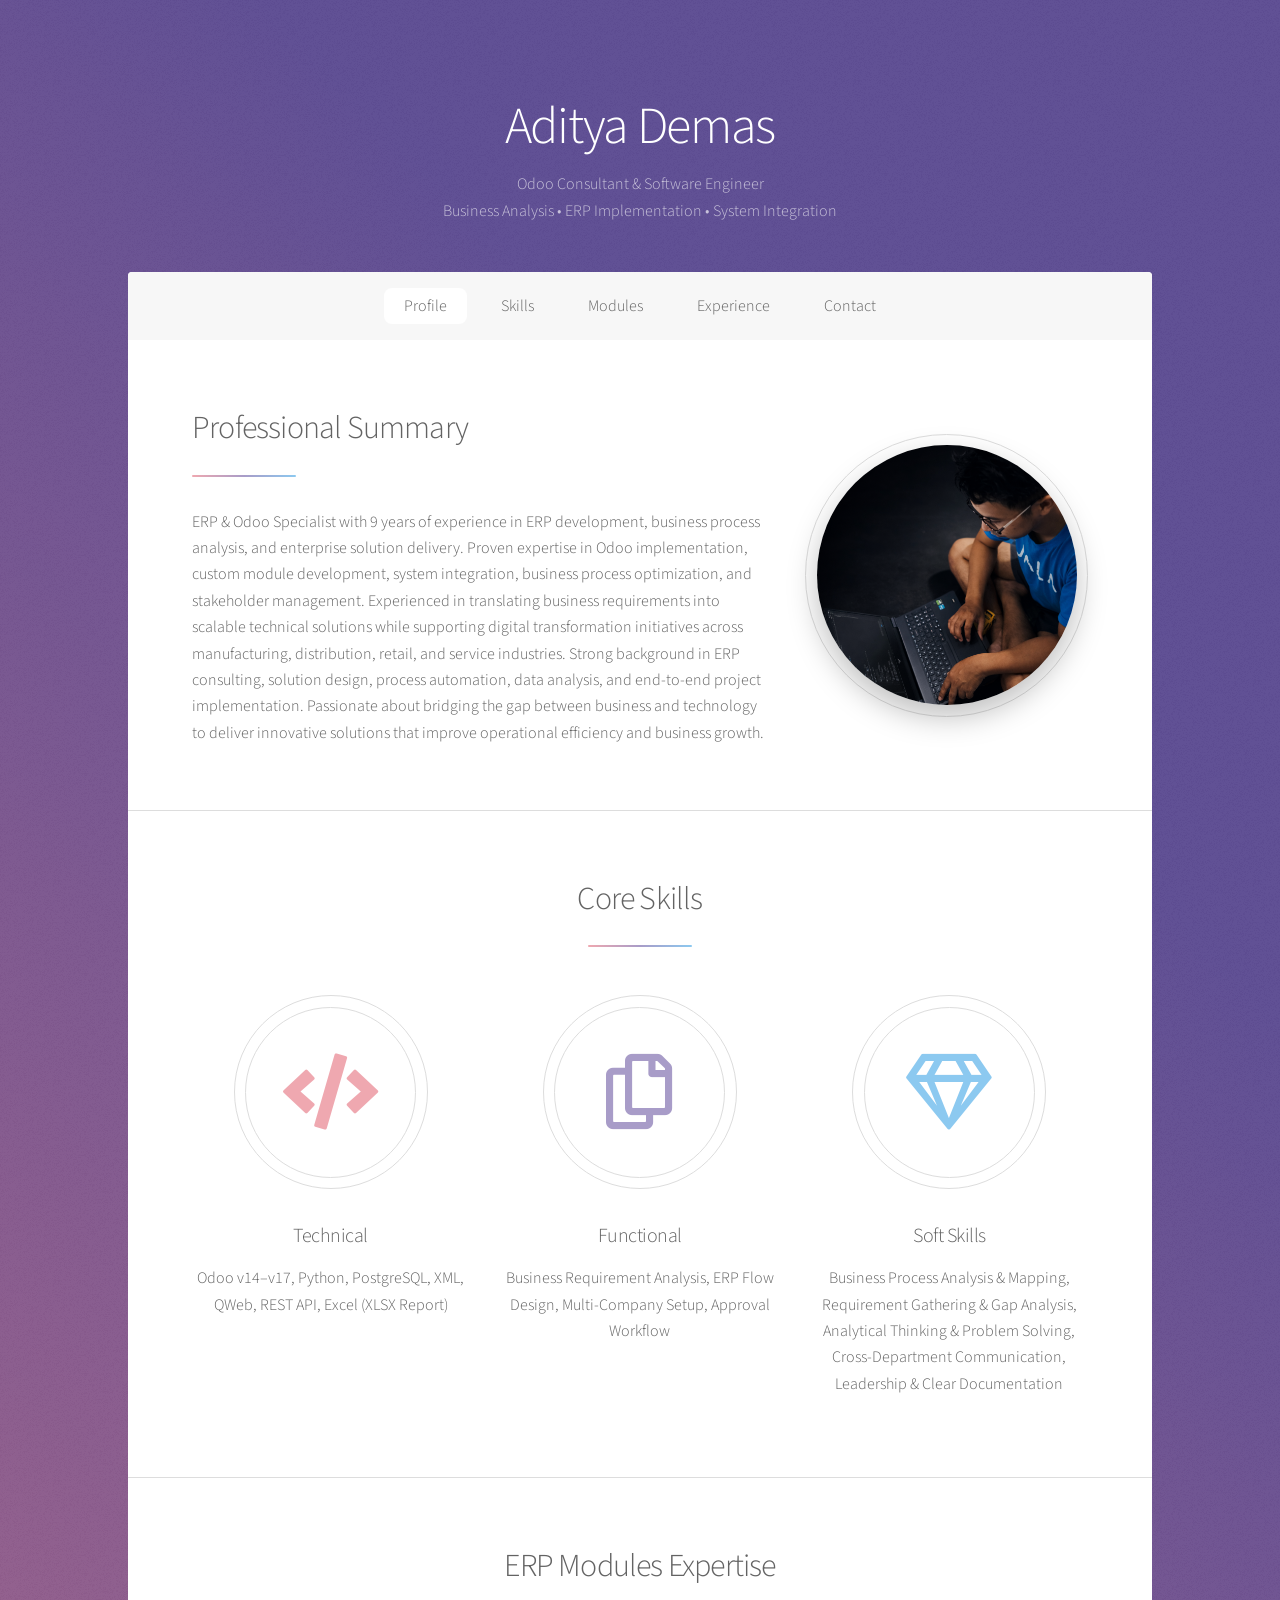
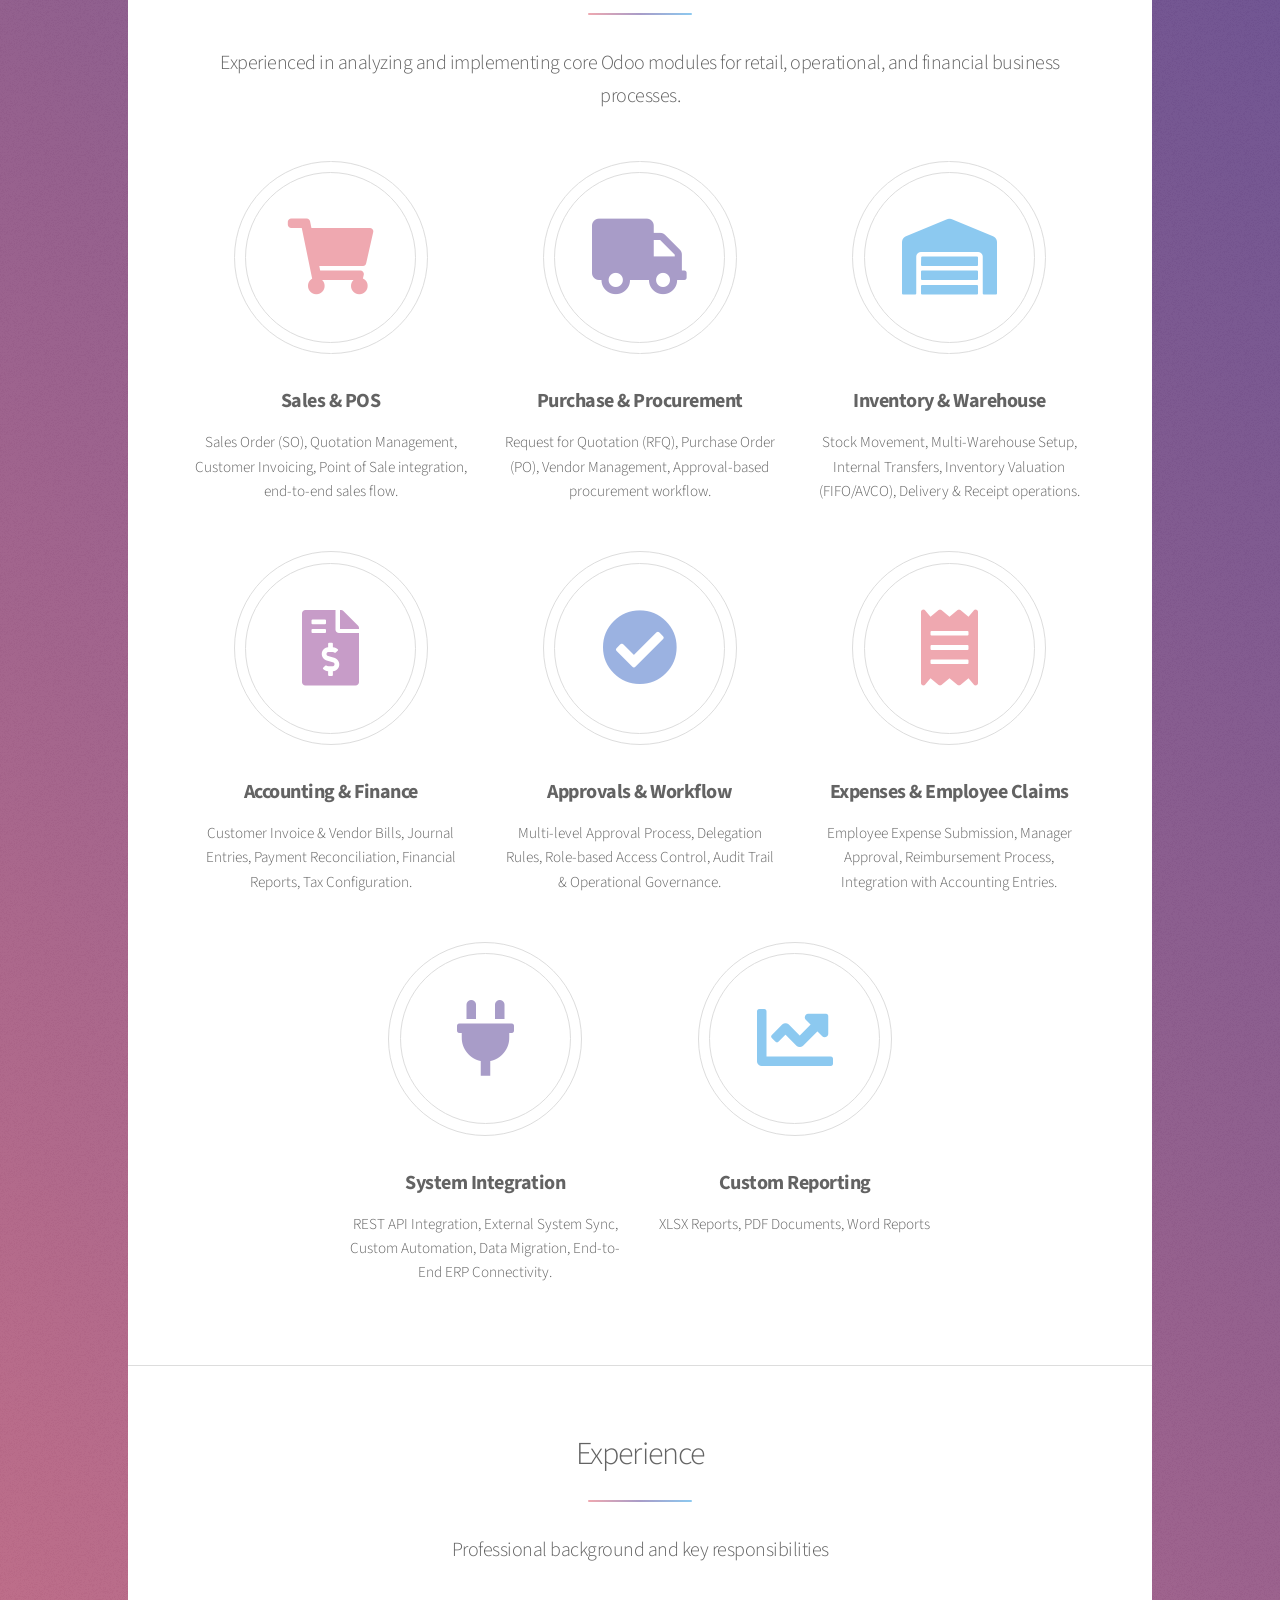
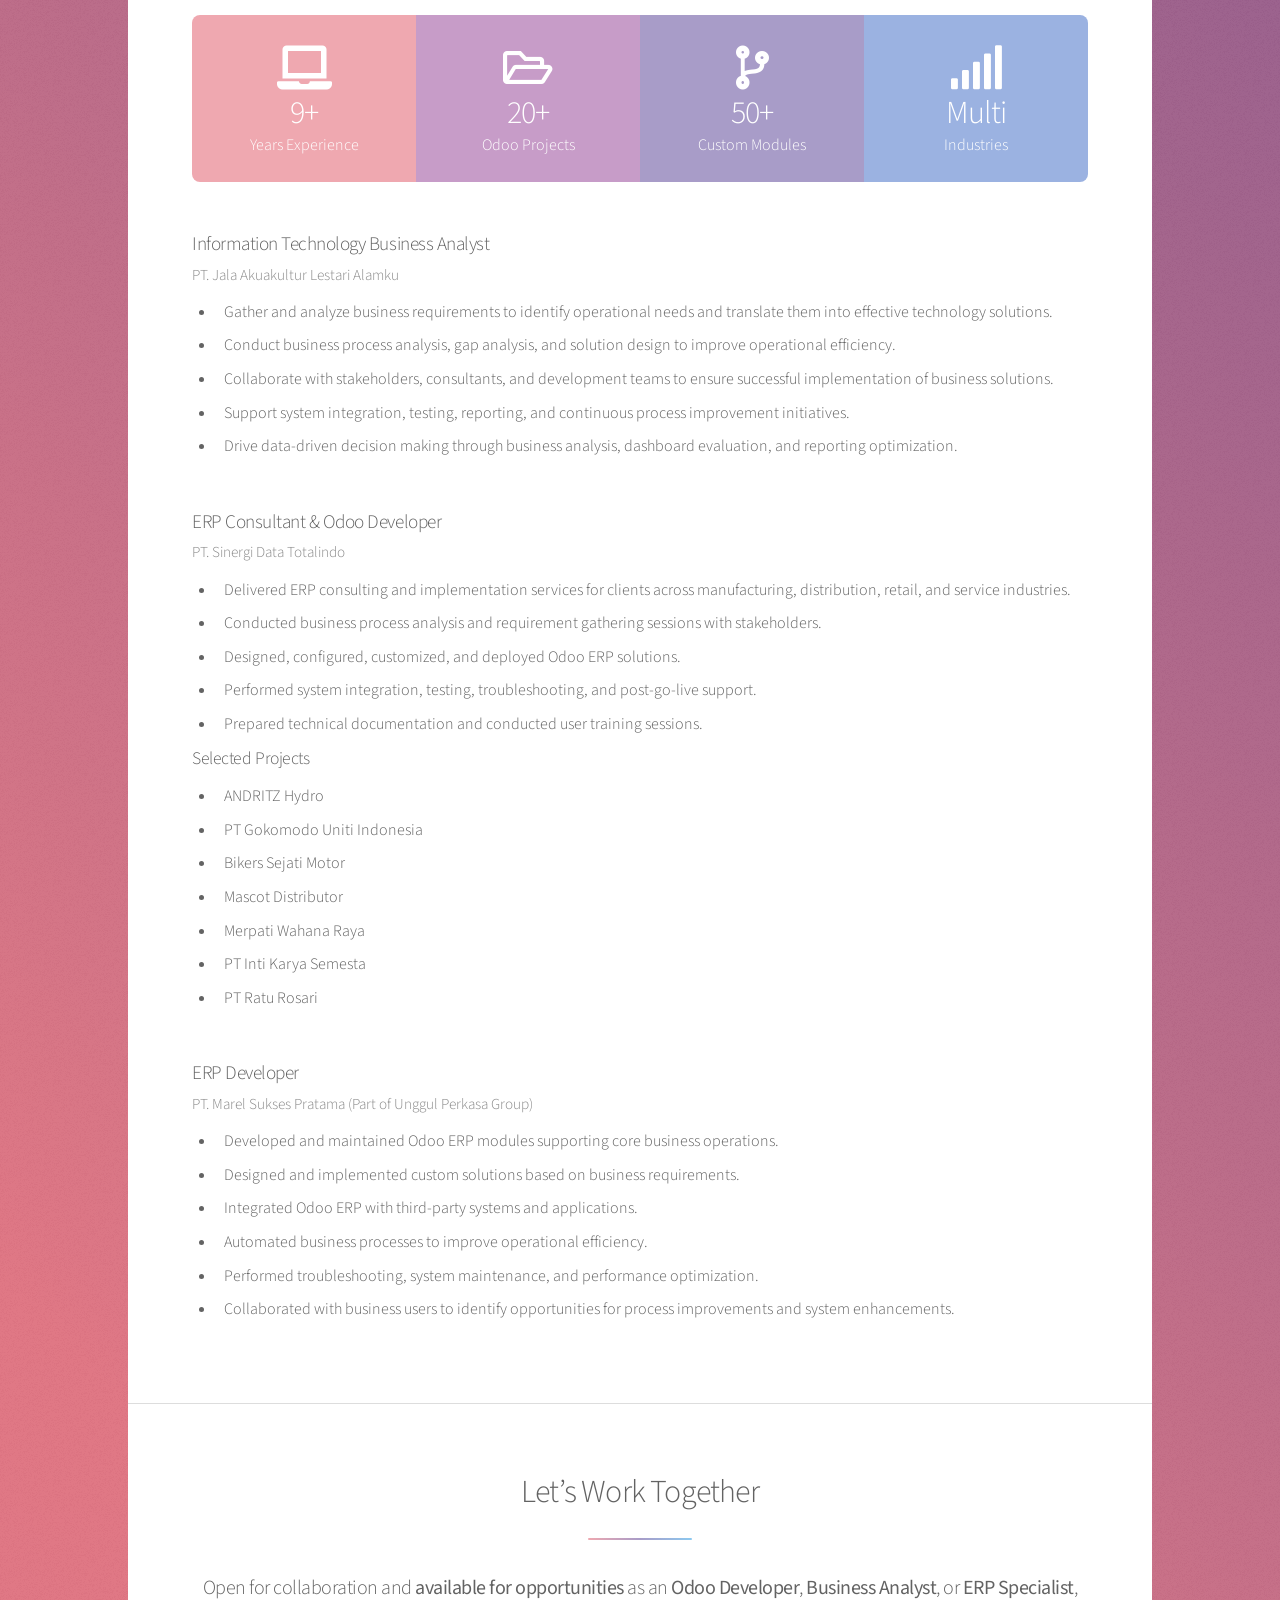
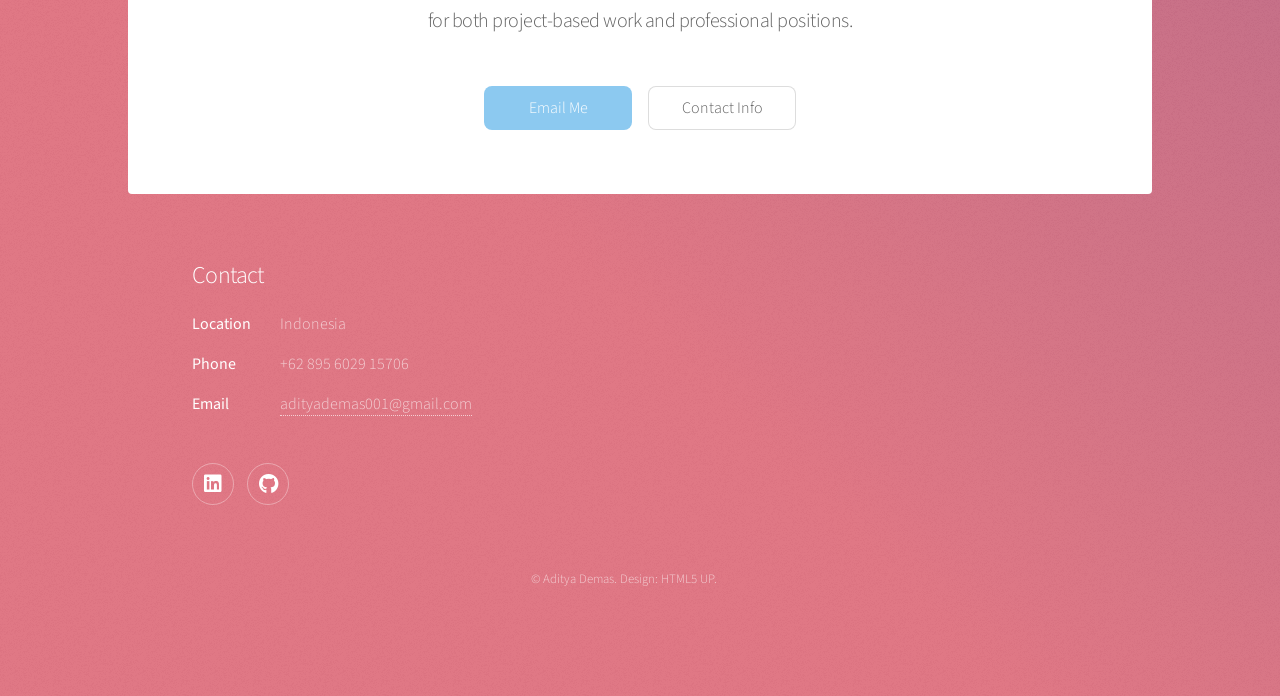
==== index.html @ 9a484d20 "up" ====
<!DOCTYPE HTML>
<html>

<head>
	<title>Aditya Demas | Odoo Consultant</title>
	<meta charset="utf-8" />
	<meta name="viewport" content="width=device-width, initial-scale=1, user-scalable=no" />
	<link rel="stylesheet" href="assets/css/main.css" />
	<noscript>
		<link rel="stylesheet" href="assets/css/noscript.css" />
	</noscript>
</head>

<body class="is-preload">

	<div id="wrapper">

		<!-- Header -->
		<header id="header" class="alt">
			<h1>Aditya Demas</h1>
			<span>Odoo Consultant & Software Engineer</span><br />
			<span>Business Analysis • ERP Implementation • System Integration</span>

		</header>

		<!-- Nav -->
		<nav id="nav">
			<ul>
				<li><a href="#intro" class="active">Profile</a></li>
				<li><a href="#first">Skills</a></li>
				<li><a href="#modules">Modules</a></li>
				<li><a href="#second">Experience</a></li>
				<li><a href="#cta">Contact</a></li>
			</ul>
		</nav>

		<!-- Main -->
		<div id="main">

			<!-- Profile -->
			<section id="intro" class="main">
				<div class="spotlight">
					<div class="content">
						<header class="major">
							<h2>Professional Summary</h2>
						</header>
						<p>
							ERP & Odoo Specialist with 9 years of experience in ERP development,
							business process analysis, and enterprise solution delivery.

							Proven expertise in Odoo implementation, custom module development,
							system integration, business process optimization, and stakeholder
							management.

							Experienced in translating business requirements into scalable
							technical solutions while supporting digital transformation initiatives
							across manufacturing, distribution, retail, and service industries.

							Strong background in ERP consulting, solution design, process automation,
							data analysis, and end-to-end project implementation. Passionate about
							bridging the gap between business and technology to deliver innovative
							solutions that improve operational efficiency and business growth.
						</p>

					</div>
					<span class="image profile-pic">
						<img src="images/pp.png" alt="Profile Photo" />
					</span>

				</div>
			</section>

			<!-- Skills -->
			<section id="first" class="main special">
				<header class="major">
					<h2>Core Skills</h2>
				</header>
				<ul class="features">
					<li>
						<span class="icon solid major style1 fa-code"></span>
						<h3>Technical</h3>
						<p>
							Odoo v14–v17, Python, PostgreSQL, XML, QWeb,
							REST API, Excel (XLSX Report)
						</p>
					</li>
					<li>
						<span class="icon major style3 fa-copy"></span>
						<h3>Functional</h3>
						<p>
							Business Requirement Analysis, ERP Flow Design,
							Multi-Company Setup, Approval Workflow
						</p>
					</li>
					<li>
						<span class="icon major style5 fa-gem"></span>
						<h3>Soft Skills</h3>
						<p>
							Business Process Analysis & Mapping,<br />
							Requirement Gathering & Gap Analysis,<br />
							Analytical Thinking & Problem Solving,<br />
							Cross-Department Communication,<br />
							Leadership & Clear Documentation
						</p>

					</li>
				</ul>
			</section>

			<!-- ERP Modules Expertise -->
			<section id="modules" class="main special">
				<header class="major">
					<h2>ERP Modules Expertise</h2>
					<p>
						Experienced in analyzing and implementing core Odoo modules for retail,
						operational, and financial business processes.
					</p>
				</header>

				<ul class="features">

					<!-- Sales -->
					<li>
						<span class="icon solid major style1 fa-shopping-cart"></span>
						<h3>Sales & POS</h3>
						<p>
							Sales Order (SO), Quotation Management, Customer Invoicing,
							Point of Sale integration, end-to-end sales flow.
						</p>
					</li>

					<!-- Purchase -->
					<li>
						<span class="icon solid major style3 fa-truck"></span>
						<h3>Purchase & Procurement</h3>
						<p>
							Request for Quotation (RFQ), Purchase Order (PO),
							Vendor Management, Approval-based procurement workflow.
						</p>
					</li>

					<!-- Inventory -->
					<li>
						<span class="icon solid major style5 fa-warehouse"></span>
						<h3>Inventory & Warehouse</h3>
						<p>
							Stock Movement, Multi-Warehouse Setup, Internal Transfers,
							Inventory Valuation (FIFO/AVCO), Delivery & Receipt operations.
						</p>
					</li>

					<!-- Accounting -->
					<li>
						<span class="icon solid major style2 fa-file-invoice-dollar"></span>
						<h3>Accounting & Finance</h3>
						<p>
							Customer Invoice & Vendor Bills, Journal Entries,
							Payment Reconciliation, Financial Reports, Tax Configuration.
						</p>
					</li>

					<!-- Approval -->
					<li>
						<span class="icon solid major style4 fa-check-circle"></span>
						<h3>Approvals & Workflow</h3>
						<p>
							Multi-level Approval Process, Delegation Rules,
							Role-based Access Control, Audit Trail & Operational Governance.
						</p>
					</li>

					<!-- Expenses -->
					<li>
						<span class="icon solid major style1 fa-receipt"></span>
						<h3>Expenses & Employee Claims</h3>
						<p>
							Employee Expense Submission, Manager Approval,
							Reimbursement Process, Integration with Accounting Entries.
						</p>
					</li>

					<!-- Integration -->
					<li>
						<span class="icon solid major style3 fa-plug"></span>
						<h3>System Integration</h3>
						<p>
							REST API Integration, External System Sync,
							Custom Automation, Data Migration, End-to-End ERP Connectivity.
						</p>
					</li>

					<!-- Reporting -->
					<li>
						<span class="icon solid major style5 fa-chart-line"></span>
						<h3>Custom Reporting</h3>
						<p>
							XLSX Reports, PDF Documents, Word Reports
						</p>
					</li>

				</ul>
			</section>


			<!-- Experience -->
			<section id="second" class="main special">
				<header class="major">
					<h2>Experience</h2>
					<p>Professional background and key responsibilities</p>
				</header>

				<!-- Statistics -->
				<ul class="statistics">
					<li class="style1">
						<span class="icon solid fa-laptop"></span>
						<strong>9+</strong> Years Experience
					</li>
					<li class="style2">
						<span class="icon fa-folder-open"></span>
						<strong>20+</strong> Odoo Projects
					</li>
					<li class="style3">
						<span class="icon solid fa-code-branch"></span>
						<strong>50+</strong> Custom Modules
					</li>
					<li class="style4">
						<span class="icon solid fa-signal"></span>
						<strong>Multi</strong> Industries
					</li>
				</ul>
				<!-- Professional Experience -->
				<div class="experience-list">
					<div class="experience-item">
						<h3>Information Technology Business Analyst</h3>
						<span class="company">PT. Jala Akuakultur Lestari Alamku</span>
						<ul>
							<li>Gather and analyze business requirements to identify operational needs and translate
								them into effective technology solutions.</li>

							<li>Conduct business process analysis, gap analysis, and solution design to improve
								operational efficiency.</li>

							<li>Collaborate with stakeholders, consultants, and development teams to ensure successful
								implementation of business solutions.</li>

							<li>Support system integration, testing, reporting, and continuous process improvement
								initiatives.</li>

							<li>Drive data-driven decision making through business analysis, dashboard evaluation, and
								reporting optimization.</li>
						</ul>
					</div>


					<div class="experience-item">

						<h3>ERP Consultant & Odoo Developer</h3>

						<span class="company">PT. Sinergi Data Totalindo</span>

						<ul>
							<li>Delivered ERP consulting and implementation services for clients across manufacturing,
								distribution, retail, and service industries.</li>

							<li>Conducted business process analysis and requirement gathering sessions with
								stakeholders.</li>

							<li>Designed, configured, customized, and deployed Odoo ERP solutions.</li>

							<li>Performed system integration, testing, troubleshooting, and post-go-live support.</li>

							<li>Prepared technical documentation and conducted user training sessions.</li>
						</ul>

						<h4>Selected Projects</h4>

						<ul>
							<li>ANDRITZ Hydro</li>
							<li>PT Gokomodo Uniti Indonesia</li>
							<li>Bikers Sejati Motor</li>
							<li>Mascot Distributor</li>
							<li>Merpati Wahana Raya</li>
							<li>PT Inti Karya Semesta</li>
							<li>PT Ratu Rosari</li>
						</ul>

					</div>


					<div class="experience-item">

						<h3>ERP Developer</h3>

						<span class="company">
							PT. Marel Sukses Pratama (Part of Unggul Perkasa Group)
						</span>

						<ul>
							<li>Developed and maintained Odoo ERP modules supporting core business operations.</li>

							<li>Designed and implemented custom solutions based on business requirements.</li>

							<li>Integrated Odoo ERP with third-party systems and applications.</li>

							<li>Automated business processes to improve operational efficiency.</li>

							<li>Performed troubleshooting, system maintenance, and performance optimization.</li>

							<li>Collaborated with business users to identify opportunities for process improvements and
								system enhancements.</li>
						</ul>

					</div>
				</div>
			</section>

			<!-- Contact -->
			<section id="cta" class="main special">
				<header class="major">
					<h2>Let’s Work Together</h2>
					<p>
						Open for collaboration and <strong>available for opportunities</strong> as an
						<strong>Odoo Developer</strong>, <strong>Business Analyst</strong>, or
						<strong>ERP Specialist</strong>, for both project-based work and professional positions.
					</p>

				</header>
				<footer class="major">
					<ul class="actions special">
						<li><a href="mailto:adityademas001@gmail.com" class="button primary">Email Me</a></li>
						<li><a href="#footer" class="button">Contact Info</a></li>
					</ul>
				</footer>
			</section>


		</div>

		<!-- Footer -->
		<footer id="footer">
			<section>
				<h2>Contact</h2>
				<dl class="alt">
					<dt>Location</dt>
					<dd>Indonesia</dd>
					<dt>Phone</dt>
					<dd>+62 895 6029 15706</dd>
					<dt>Email</dt>
					<dd><a href="mailto:adityademas001@gmail.com">adityademas001@gmail.com</a></dd>
				</dl>
				<ul class="icons">
					<li><a href="https://www.linkedin.com/in/demas-kristiawan-564075175"
							class="icon brands fa-linkedin alt"><span class="label">LinkedIn</span></a></li>
					<li><a href="https://gitlab.com/aditya_demas" class="icon brands fa-github alt"><span
								class="label">GitLab</span></a></li>
				</ul>
			</section>
			<p class="copyright">
				&copy; Aditya Demas. Design: HTML5 UP.
			</p>
		</footer>

	</div>

	<!-- Scripts -->
	<script src="assets/js/jquery.min.js"></script>
	<script src="assets/js/jquery.scrollex.min.js"></script>
	<script src="assets/js/jquery.scrolly.min.js"></script>
	<script src="assets/js/browser.min.js"></script>
	<script src="assets/js/breakpoints.min.js"></script>
	<script src="assets/js/util.js"></script>
	<script src="assets/js/main.js"></script>

</body>

</html>
---- assets/css/main.css ----
@import url(fontawesome-all.min.css);
@import 'https://fonts.googleapis.com/css?family=Source+Sans+Pro:300,400';

/*
	Stellar by HTML5 UP
	html5up.net | @ajlkn
	Free for personal and commercial use under the CCA 3.0 license (html5up.net/license)
*/

html, body, div, span, applet, object,
iframe, h1, h2, h3, h4, h5, h6, p, blockquote,
pre, a, abbr, acronym, address, big, cite,
code, del, dfn, em, img, ins, kbd, q, s, samp,
small, strike, strong, sub, sup, tt, var, b,
u, i, center, dl, dt, dd, ol, ul, li, fieldset,
form, label, legend, table, caption, tbody,
tfoot, thead, tr, th, td, article, aside,
canvas, details, embed, figure, figcaption,
footer, header, hgroup, menu, nav, output, ruby,
section, summary, time, mark, audio, video {
	margin: 0;
	padding: 0;
	border: 0;
	font-size: 100%;
	font: inherit;
	vertical-align: baseline;}

article, aside, details, figcaption, figure,
footer, header, hgroup, menu, nav, section {
	display: block;}

body {
	line-height: 1;
}

ol, ul {
	list-style: none;
}

blockquote, q {
	quotes: none;
}

	blockquote:before, blockquote:after, q:before, q:after {
		content: '';
		content: none;
	}

table {
	border-collapse: collapse;
	border-spacing: 0;
}

body {
	-webkit-text-size-adjust: none;
}

mark {
	background-color: transparent;
	color: inherit;
}

input::-moz-focus-inner {
	border: 0;
	padding: 0;
}

input, select, textarea {
	-moz-appearance: none;
	-webkit-appearance: none;
	-ms-appearance: none;
	appearance: none;
}

/* Basic */

	@-ms-viewport {
		width: device-width;
	}

	body {
		-ms-overflow-style: scrollbar;
	}

	@media screen and (max-width: 480px) {

		html, body {
			min-width: 320px;
		}

	}

	html {
		box-sizing: border-box;
	}

	*, *:before, *:after {
		box-sizing: inherit;
	}

	body {
		background-color: #935d8c;
		background-image: url("images/overlay.png"), -moz-linear-gradient(45deg, #e37682 15%, #5f4d93 85%);
		background-image: url("images/overlay.png"), -webkit-linear-gradient(45deg, #e37682 15%, #5f4d93 85%);
		background-image: url("images/overlay.png"), -ms-linear-gradient(45deg, #e37682 15%, #5f4d93 85%);
		background-image: url("images/overlay.png"), linear-gradient(45deg, #e37682 15%, #5f4d93 85%);
	}

		body.is-preload *, body.is-preload *:before, body.is-preload *:after {
			-moz-animation: none !important;
			-webkit-animation: none !important;
			-ms-animation: none !important;
			animation: none !important;
			-moz-transition: none !important;
			-webkit-transition: none !important;
			-ms-transition: none !important;
			transition: none !important;
		}

/* Type */

	body {
		background-color: #935d8c;
		color: rgba(255, 255, 255, 0.65);
	}

	body, input, select, textarea {
		font-family: "Source Sans Pro", Helvetica, sans-serif;
		font-size: 17pt;
		font-weight: 300;
		line-height: 1.65;
	}

		@media screen and (max-width: 1680px) {

			body, input, select, textarea {
				font-size: 14pt;
			}

		}

		@media screen and (max-width: 1280px) {

			body, input, select, textarea {
				font-size: 12pt;
			}

		}

		@media screen and (max-width: 360px) {

			body, input, select, textarea {
				font-size: 11pt;
			}

		}

	a {
		-moz-transition: color 0.2s ease, border-bottom 0.2s ease;
		-webkit-transition: color 0.2s ease, border-bottom 0.2s ease;
		-ms-transition: color 0.2s ease, border-bottom 0.2s ease;
		transition: color 0.2s ease, border-bottom 0.2s ease;
		text-decoration: none;
		border-bottom: dotted 1px;
		color: inherit;
	}

		a:hover {
			border-bottom-color: transparent;
		}

	strong, b {
		font-weight: 400;
	}

	em, i {
		font-style: italic;
	}

	p {
		margin: 0 0 2em 0;
	}

		p.content {
			-moz-columns: 20em 2;
			-webkit-columns: 20em 2;
			-ms-columns: 20em 2;
			columns: 20em 2;
			-moz-column-gap: 2em;
			-webkit-column-gap: 2em;
			-ms-column-gap: 2em;
			column-gap: 2em;
			text-align: justify;
		}

	h1, h2, h3, h4, h5, h6 {
		font-weight: 300;
		line-height: 1.5;
		margin: 0 0 0.7em 0;
		letter-spacing: -0.025em;
	}

		h1 a, h2 a, h3 a, h4 a, h5 a, h6 a {
			color: inherit;
			text-decoration: none;
		}

	h1 {
		font-size: 2.5em;
		line-height: 1.2;
	}

	h2 {
		font-size: 1.5em;
	}

	h3 {
		font-size: 1.25em;
	}

	h4 {
		font-size: 1.1em;
	}

	h5 {
		font-size: 0.9em;
	}

	h6 {
		font-size: 0.7em;
	}

	@media screen and (max-width: 736px) {

		h1 {
			font-size: 2em;
		}

	}

	sub {
		font-size: 0.8em;
		position: relative;
		top: 0.5em;
	}

	sup {
		font-size: 0.8em;
		position: relative;
		top: -0.5em;
	}

	blockquote {
		border-left: solid 4px;
		font-style: italic;
		margin: 0 0 2em 0;
		padding: 0.5em 0 0.5em 2em;
	}

	code {
		border-radius: 8px;
		border: solid 1px;
		font-family: "Courier New", monospace;
		font-size: 0.9em;
		margin: 0 0.25em;
		padding: 0.25em 0.65em;
	}

	pre {
		-webkit-overflow-scrolling: touch;
		font-family: "Courier New", monospace;
		font-size: 0.9em;
		margin: 0 0 2em 0;
	}

		pre code {
			display: block;
			line-height: 1.75;
			padding: 1em 1.5em;
			overflow-x: auto;
		}

	hr {
		border: 0;
		border-bottom: solid 1px;
		margin: 2em 0;
	}

		hr.major {
			margin: 3em 0;
		}

	.align-left {
		text-align: left;
	}

	.align-center {
		text-align: center;
	}

	.align-right {
		text-align: right;
	}

	input, select, textarea {
		color: #ffffff;
	}

	a:hover {
		color: #ffffff;
	}

	strong, b {
		color: #ffffff;
	}

	h1, h2, h3, h4, h5, h6 {
		color: #ffffff;
	}

	blockquote {
		border-left-color: rgba(255, 255, 255, 0.35);
	}

	code {
		background: rgba(255, 255, 255, 0.075);
		border-color: rgba(255, 255, 255, 0.35);
	}

	hr {
		border-bottom-color: rgba(255, 255, 255, 0.35);
	}

/* Row */

	.row {
		display: flex;
		flex-wrap: wrap;
		box-sizing: border-box;
		align-items: stretch;
	}

		.row > * {
			box-sizing: border-box;
		}

		.row.gtr-uniform > * > :last-child {
			margin-bottom: 0;
		}

		.row.aln-left {
			justify-content: flex-start;
		}

		.row.aln-center {
			justify-content: center;
		}

		.row.aln-right {
			justify-content: flex-end;
		}

		.row.aln-top {
			align-items: flex-start;
		}

		.row.aln-middle {
			align-items: center;
		}

		.row.aln-bottom {
			align-items: flex-end;
		}

		.row > .imp {
			order: -1;
		}

		.row > .col-1 {
			width: 8.33333%;
		}

		.row > .off-1 {
			margin-left: 8.33333%;
		}

		.row > .col-2 {
			width: 16.66667%;
		}

		.row > .off-2 {
			margin-left: 16.66667%;
		}

		.row > .col-3 {
			width: 25%;
		}

		.row > .off-3 {
			margin-left: 25%;
		}

		.row > .col-4 {
			width: 33.33333%;
		}

		.row > .off-4 {
			margin-left: 33.33333%;
		}

		.row > .col-5 {
			width: 41.66667%;
		}

		.row > .off-5 {
			margin-left: 41.66667%;
		}

		.row > .col-6 {
			width: 50%;
		}

		.row > .off-6 {
			margin-left: 50%;
		}

		.row > .col-7 {
			width: 58.33333%;
		}

		.row > .off-7 {
			margin-left: 58.33333%;
		}

		.row > .col-8 {
			width: 66.66667%;
		}

		.row > .off-8 {
			margin-left: 66.66667%;
		}

		.row > .col-9 {
			width: 75%;
		}

		.row > .off-9 {
			margin-left: 75%;
		}

		.row > .col-10 {
			width: 83.33333%;
		}

		.row > .off-10 {
			margin-left: 83.33333%;
		}

		.row > .col-11 {
			width: 91.66667%;
		}

		.row > .off-11 {
			margin-left: 91.66667%;
		}

		.row > .col-12 {
			width: 100%;
		}

		.row > .off-12 {
			margin-left: 100%;
		}

		.row.gtr-0 {
			margin-top: 0;
			margin-left: 0em;
		}

			.row.gtr-0 > * {
				padding: 0 0 0 0em;
			}

			.row.gtr-0.gtr-uniform {
				margin-top: 0em;
			}

				.row.gtr-0.gtr-uniform > * {
					padding-top: 0em;
				}

		.row.gtr-25 {
			margin-top: 0;
			margin-left: -0.375em;
		}

			.row.gtr-25 > * {
				padding: 0 0 0 0.375em;
			}

			.row.gtr-25.gtr-uniform {
				margin-top: -0.375em;
			}

				.row.gtr-25.gtr-uniform > * {
					padding-top: 0.375em;
				}

		.row.gtr-50 {
			margin-top: 0;
			margin-left: -0.75em;
		}

			.row.gtr-50 > * {
				padding: 0 0 0 0.75em;
			}

			.row.gtr-50.gtr-uniform {
				margin-top: -0.75em;
			}

				.row.gtr-50.gtr-uniform > * {
					padding-top: 0.75em;
				}

		.row {
			margin-top: 0;
			margin-left: -1.5em;
		}

			.row > * {
				padding: 0 0 0 1.5em;
			}

			.row.gtr-uniform {
				margin-top: -1.5em;
			}

				.row.gtr-uniform > * {
					padding-top: 1.5em;
				}

		.row.gtr-150 {
			margin-top: 0;
			margin-left: -2.25em;
		}

			.row.gtr-150 > * {
				padding: 0 0 0 2.25em;
			}

			.row.gtr-150.gtr-uniform {
				margin-top: -2.25em;
			}

				.row.gtr-150.gtr-uniform > * {
					padding-top: 2.25em;
				}

		.row.gtr-200 {
			margin-top: 0;
			margin-left: -3em;
		}

			.row.gtr-200 > * {
				padding: 0 0 0 3em;
			}

			.row.gtr-200.gtr-uniform {
				margin-top: -3em;
			}

				.row.gtr-200.gtr-uniform > * {
					padding-top: 3em;
				}

		@media screen and (max-width: 1680px) {

			.row {
				display: flex;
				flex-wrap: wrap;
				box-sizing: border-box;
				align-items: stretch;
			}

				.row > * {
					box-sizing: border-box;
				}

				.row.gtr-uniform > * > :last-child {
					margin-bottom: 0;
				}

				.row.aln-left {
					justify-content: flex-start;
				}

				.row.aln-center {
					justify-content: center;
				}

				.row.aln-right {
					justify-content: flex-end;
				}

				.row.aln-top {
					align-items: flex-start;
				}

				.row.aln-middle {
					align-items: center;
				}

				.row.aln-bottom {
					align-items: flex-end;
				}

				.row > .imp-xlarge {
					order: -1;
				}

				.row > .col-1-xlarge {
					width: 8.33333%;
				}

				.row > .off-1-xlarge {
					margin-left: 8.33333%;
				}

				.row > .col-2-xlarge {
					width: 16.66667%;
				}

				.row > .off-2-xlarge {
					margin-left: 16.66667%;
				}

				.row > .col-3-xlarge {
					width: 25%;
				}

				.row > .off-3-xlarge {
					margin-left: 25%;
				}

				.row > .col-4-xlarge {
					width: 33.33333%;
				}

				.row > .off-4-xlarge {
					margin-left: 33.33333%;
				}

				.row > .col-5-xlarge {
					width: 41.66667%;
				}

				.row > .off-5-xlarge {
					margin-left: 41.66667%;
				}

				.row > .col-6-xlarge {
					width: 50%;
				}

				.row > .off-6-xlarge {
					margin-left: 50%;
				}

				.row > .col-7-xlarge {
					width: 58.33333%;
				}

				.row > .off-7-xlarge {
					margin-left: 58.33333%;
				}

				.row > .col-8-xlarge {
					width: 66.66667%;
				}

				.row > .off-8-xlarge {
					margin-left: 66.66667%;
				}

				.row > .col-9-xlarge {
					width: 75%;
				}

				.row > .off-9-xlarge {
					margin-left: 75%;
				}

				.row > .col-10-xlarge {
					width: 83.33333%;
				}

				.row > .off-10-xlarge {
					margin-left: 83.33333%;
				}

				.row > .col-11-xlarge {
					width: 91.66667%;
				}

				.row > .off-11-xlarge {
					margin-left: 91.66667%;
				}

				.row > .col-12-xlarge {
					width: 100%;
				}

				.row > .off-12-xlarge {
					margin-left: 100%;
				}

				.row.gtr-0 {
					margin-top: 0;
					margin-left: 0em;
				}

					.row.gtr-0 > * {
						padding: 0 0 0 0em;
					}

					.row.gtr-0.gtr-uniform {
						margin-top: 0em;
					}

						.row.gtr-0.gtr-uniform > * {
							padding-top: 0em;
						}

				.row.gtr-25 {
					margin-top: 0;
					margin-left: -0.375em;
				}

					.row.gtr-25 > * {
						padding: 0 0 0 0.375em;
					}

					.row.gtr-25.gtr-uniform {
						margin-top: -0.375em;
					}

						.row.gtr-25.gtr-uniform > * {
							padding-top: 0.375em;
						}

				.row.gtr-50 {
					margin-top: 0;
					margin-left: -0.75em;
				}

					.row.gtr-50 > * {
						padding: 0 0 0 0.75em;
					}

					.row.gtr-50.gtr-uniform {
						margin-top: -0.75em;
					}

						.row.gtr-50.gtr-uniform > * {
							padding-top: 0.75em;
						}

				.row {
					margin-top: 0;
					margin-left: -1.5em;
				}

					.row > * {
						padding: 0 0 0 1.5em;
					}

					.row.gtr-uniform {
						margin-top: -1.5em;
					}

						.row.gtr-uniform > * {
							padding-top: 1.5em;
						}

				.row.gtr-150 {
					margin-top: 0;
					margin-left: -2.25em;
				}

					.row.gtr-150 > * {
						padding: 0 0 0 2.25em;
					}

					.row.gtr-150.gtr-uniform {
						margin-top: -2.25em;
					}

						.row.gtr-150.gtr-uniform > * {
							padding-top: 2.25em;
						}

				.row.gtr-200 {
					margin-top: 0;
					margin-left: -3em;
				}

					.row.gtr-200 > * {
						padding: 0 0 0 3em;
					}

					.row.gtr-200.gtr-uniform {
						margin-top: -3em;
					}

						.row.gtr-200.gtr-uniform > * {
							padding-top: 3em;
						}

		}

		@media screen and (max-width: 1280px) {

			.row {
				display: flex;
				flex-wrap: wrap;
				box-sizing: border-box;
				align-items: stretch;
			}

				.row > * {
					box-sizing: border-box;
				}

				.row.gtr-uniform > * > :last-child {
					margin-bottom: 0;
				}

				.row.aln-left {
					justify-content: flex-start;
				}

				.row.aln-center {
					justify-content: center;
				}

				.row.aln-right {
					justify-content: flex-end;
				}

				.row.aln-top {
					align-items: flex-start;
				}

				.row.aln-middle {
					align-items: center;
				}

				.row.aln-bottom {
					align-items: flex-end;
				}

				.row > .imp-large {
					order: -1;
				}

				.row > .col-1-large {
					width: 8.33333%;
				}

				.row > .off-1-large {
					margin-left: 8.33333%;
				}

				.row > .col-2-large {
					width: 16.66667%;
				}

				.row > .off-2-large {
					margin-left: 16.66667%;
				}

				.row > .col-3-large {
					width: 25%;
				}

				.row > .off-3-large {
					margin-left: 25%;
				}

				.row > .col-4-large {
					width: 33.33333%;
				}

				.row > .off-4-large {
					margin-left: 33.33333%;
				}

				.row > .col-5-large {
					width: 41.66667%;
				}

				.row > .off-5-large {
					margin-left: 41.66667%;
				}

				.row > .col-6-large {
					width: 50%;
				}

				.row > .off-6-large {
					margin-left: 50%;
				}

				.row > .col-7-large {
					width: 58.33333%;
				}

				.row > .off-7-large {
					margin-left: 58.33333%;
				}

				.row > .col-8-large {
					width: 66.66667%;
				}

				.row > .off-8-large {
					margin-left: 66.66667%;
				}

				.row > .col-9-large {
					width: 75%;
				}

				.row > .off-9-large {
					margin-left: 75%;
				}

				.row > .col-10-large {
					width: 83.33333%;
				}

				.row > .off-10-large {
					margin-left: 83.33333%;
				}

				.row > .col-11-large {
					width: 91.66667%;
				}

				.row > .off-11-large {
					margin-left: 91.66667%;
				}

				.row > .col-12-large {
					width: 100%;
				}

				.row > .off-12-large {
					margin-left: 100%;
				}

				.row.gtr-0 {
					margin-top: 0;
					margin-left: 0em;
				}

					.row.gtr-0 > * {
						padding: 0 0 0 0em;
					}

					.row.gtr-0.gtr-uniform {
						margin-top: 0em;
					}

						.row.gtr-0.gtr-uniform > * {
							padding-top: 0em;
						}

				.row.gtr-25 {
					margin-top: 0;
					margin-left: -0.375em;
				}

					.row.gtr-25 > * {
						padding: 0 0 0 0.375em;
					}

					.row.gtr-25.gtr-uniform {
						margin-top: -0.375em;
					}

						.row.gtr-25.gtr-uniform > * {
							padding-top: 0.375em;
						}

				.row.gtr-50 {
					margin-top: 0;
					margin-left: -0.75em;
				}

					.row.gtr-50 > * {
						padding: 0 0 0 0.75em;
					}

					.row.gtr-50.gtr-uniform {
						margin-top: -0.75em;
					}

						.row.gtr-50.gtr-uniform > * {
							padding-top: 0.75em;
						}

				.row {
					margin-top: 0;
					margin-left: -1.5em;
				}

					.row > * {
						padding: 0 0 0 1.5em;
					}

					.row.gtr-uniform {
						margin-top: -1.5em;
					}

						.row.gtr-uniform > * {
							padding-top: 1.5em;
						}

				.row.gtr-150 {
					margin-top: 0;
					margin-left: -2.25em;
				}

					.row.gtr-150 > * {
						padding: 0 0 0 2.25em;
					}

					.row.gtr-150.gtr-uniform {
						margin-top: -2.25em;
					}

						.row.gtr-150.gtr-uniform > * {
							padding-top: 2.25em;
						}

				.row.gtr-200 {
					margin-top: 0;
					margin-left: -3em;
				}

					.row.gtr-200 > * {
						padding: 0 0 0 3em;
					}

					.row.gtr-200.gtr-uniform {
						margin-top: -3em;
					}

						.row.gtr-200.gtr-uniform > * {
							padding-top: 3em;
						}

		}

		@media screen and (max-width: 980px) {

			.row {
				display: flex;
				flex-wrap: wrap;
				box-sizing: border-box;
				align-items: stretch;
			}

				.row > * {
					box-sizing: border-box;
				}

				.row.gtr-uniform > * > :last-child {
					margin-bottom: 0;
				}

				.row.aln-left {
					justify-content: flex-start;
				}

				.row.aln-center {
					justify-content: center;
				}

				.row.aln-right {
					justify-content: flex-end;
				}

				.row.aln-top {
					align-items: flex-start;
				}

				.row.aln-middle {
					align-items: center;
				}

				.row.aln-bottom {
					align-items: flex-end;
				}

				.row > .imp-medium {
					order: -1;
				}

				.row > .col-1-medium {
					width: 8.33333%;
				}

				.row > .off-1-medium {
					margin-left: 8.33333%;
				}

				.row > .col-2-medium {
					width: 16.66667%;
				}

				.row > .off-2-medium {
					margin-left: 16.66667%;
				}

				.row > .col-3-medium {
					width: 25%;
				}

				.row > .off-3-medium {
					margin-left: 25%;
				}

				.row > .col-4-medium {
					width: 33.33333%;
				}

				.row > .off-4-medium {
					margin-left: 33.33333%;
				}

				.row > .col-5-medium {
					width: 41.66667%;
				}

				.row > .off-5-medium {
					margin-left: 41.66667%;
				}

				.row > .col-6-medium {
					width: 50%;
				}

				.row > .off-6-medium {
					margin-left: 50%;
				}

				.row > .col-7-medium {
					width: 58.33333%;
				}

				.row > .off-7-medium {
					margin-left: 58.33333%;
				}

				.row > .col-8-medium {
					width: 66.66667%;
				}

				.row > .off-8-medium {
					margin-left: 66.66667%;
				}

				.row > .col-9-medium {
					width: 75%;
				}

				.row > .off-9-medium {
					margin-left: 75%;
				}

				.row > .col-10-medium {
					width: 83.33333%;
				}

				.row > .off-10-medium {
					margin-left: 83.33333%;
				}

				.row > .col-11-medium {
					width: 91.66667%;
				}

				.row > .off-11-medium {
					margin-left: 91.66667%;
				}

				.row > .col-12-medium {
					width: 100%;
				}

				.row > .off-12-medium {
					margin-left: 100%;
				}

				.row.gtr-0 {
					margin-top: 0;
					margin-left: 0em;
				}

					.row.gtr-0 > * {
						padding: 0 0 0 0em;
					}

					.row.gtr-0.gtr-uniform {
						margin-top: 0em;
					}

						.row.gtr-0.gtr-uniform > * {
							padding-top: 0em;
						}

				.row.gtr-25 {
					margin-top: 0;
					margin-left: -0.375em;
				}

					.row.gtr-25 > * {
						padding: 0 0 0 0.375em;
					}

					.row.gtr-25.gtr-uniform {
						margin-top: -0.375em;
					}

						.row.gtr-25.gtr-uniform > * {
							padding-top: 0.375em;
						}

				.row.gtr-50 {
					margin-top: 0;
					margin-left: -0.75em;
				}

					.row.gtr-50 > * {
						padding: 0 0 0 0.75em;
					}

					.row.gtr-50.gtr-uniform {
						margin-top: -0.75em;
					}

						.row.gtr-50.gtr-uniform > * {
							padding-top: 0.75em;
						}

				.row {
					margin-top: 0;
					margin-left: -1.5em;
				}

					.row > * {
						padding: 0 0 0 1.5em;
					}

					.row.gtr-uniform {
						margin-top: -1.5em;
					}

						.row.gtr-uniform > * {
							padding-top: 1.5em;
						}

				.row.gtr-150 {
					margin-top: 0;
					margin-left: -2.25em;
				}

					.row.gtr-150 > * {
						padding: 0 0 0 2.25em;
					}

					.row.gtr-150.gtr-uniform {
						margin-top: -2.25em;
					}

						.row.gtr-150.gtr-uniform > * {
							padding-top: 2.25em;
						}

				.row.gtr-200 {
					margin-top: 0;
					margin-left: -3em;
				}

					.row.gtr-200 > * {
						padding: 0 0 0 3em;
					}

					.row.gtr-200.gtr-uniform {
						margin-top: -3em;
					}

						.row.gtr-200.gtr-uniform > * {
							padding-top: 3em;
						}

		}

		@media screen and (max-width: 736px) {

			.row {
				display: flex;
				flex-wrap: wrap;
				box-sizing: border-box;
				align-items: stretch;
			}

				.row > * {
					box-sizing: border-box;
				}

				.row.gtr-uniform > * > :last-child {
					margin-bottom: 0;
				}

				.row.aln-left {
					justify-content: flex-start;
				}

				.row.aln-center {
					justify-content: center;
				}

				.row.aln-right {
					justify-content: flex-end;
				}

				.row.aln-top {
					align-items: flex-start;
				}

				.row.aln-middle {
					align-items: center;
				}

				.row.aln-bottom {
					align-items: flex-end;
				}

				.row > .imp-small {
					order: -1;
				}

				.row > .col-1-small {
					width: 8.33333%;
				}

				.row > .off-1-small {
					margin-left: 8.33333%;
				}

				.row > .col-2-small {
					width: 16.66667%;
				}

				.row > .off-2-small {
					margin-left: 16.66667%;
				}

				.row > .col-3-small {
					width: 25%;
				}

				.row > .off-3-small {
					margin-left: 25%;
				}

				.row > .col-4-small {
					width: 33.33333%;
				}

				.row > .off-4-small {
					margin-left: 33.33333%;
				}

				.row > .col-5-small {
					width: 41.66667%;
				}

				.row > .off-5-small {
					margin-left: 41.66667%;
				}

				.row > .col-6-small {
					width: 50%;
				}

				.row > .off-6-small {
					margin-left: 50%;
				}

				.row > .col-7-small {
					width: 58.33333%;
				}

				.row > .off-7-small {
					margin-left: 58.33333%;
				}

				.row > .col-8-small {
					width: 66.66667%;
				}

				.row > .off-8-small {
					margin-left: 66.66667%;
				}

				.row > .col-9-small {
					width: 75%;
				}

				.row > .off-9-small {
					margin-left: 75%;
				}

				.row > .col-10-small {
					width: 83.33333%;
				}

				.row > .off-10-small {
					margin-left: 83.33333%;
				}

				.row > .col-11-small {
					width: 91.66667%;
				}

				.row > .off-11-small {
					margin-left: 91.66667%;
				}

				.row > .col-12-small {
					width: 100%;
				}

				.row > .off-12-small {
					margin-left: 100%;
				}

				.row.gtr-0 {
					margin-top: 0;
					margin-left: 0em;
				}

					.row.gtr-0 > * {
						padding: 0 0 0 0em;
					}

					.row.gtr-0.gtr-uniform {
						margin-top: 0em;
					}

						.row.gtr-0.gtr-uniform > * {
							padding-top: 0em;
						}

				.row.gtr-25 {
					margin-top: 0;
					margin-left: -0.25em;
				}

					.row.gtr-25 > * {
						padding: 0 0 0 0.25em;
					}

					.row.gtr-25.gtr-uniform {
						margin-top: -0.25em;
					}

						.row.gtr-25.gtr-uniform > * {
							padding-top: 0.25em;
						}

				.row.gtr-50 {
					margin-top: 0;
					margin-left: -0.5em;
				}

					.row.gtr-50 > * {
						padding: 0 0 0 0.5em;
					}

					.row.gtr-50.gtr-uniform {
						margin-top: -0.5em;
					}

						.row.gtr-50.gtr-uniform > * {
							padding-top: 0.5em;
						}

				.row {
					margin-top: 0;
					margin-left: -1em;
				}

					.row > * {
						padding: 0 0 0 1em;
					}

					.row.gtr-uniform {
						margin-top: -1em;
					}

						.row.gtr-uniform > * {
							padding-top: 1em;
						}

				.row.gtr-150 {
					margin-top: 0;
					margin-left: -1.5em;
				}

					.row.gtr-150 > * {
						padding: 0 0 0 1.5em;
					}

					.row.gtr-150.gtr-uniform {
						margin-top: -1.5em;
					}

						.row.gtr-150.gtr-uniform > * {
							padding-top: 1.5em;
						}

				.row.gtr-200 {
					margin-top: 0;
					margin-left: -2em;
				}

					.row.gtr-200 > * {
						padding: 0 0 0 2em;
					}

					.row.gtr-200.gtr-uniform {
						margin-top: -2em;
					}

						.row.gtr-200.gtr-uniform > * {
							padding-top: 2em;
						}

		}

		@media screen and (max-width: 480px) {

			.row {
				display: flex;
				flex-wrap: wrap;
				box-sizing: border-box;
				align-items: stretch;
			}

				.row > * {
					box-sizing: border-box;
				}

				.row.gtr-uniform > * > :last-child {
					margin-bottom: 0;
				}

				.row.aln-left {
					justify-content: flex-start;
				}

				.row.aln-center {
					justify-content: center;
				}

				.row.aln-right {
					justify-content: flex-end;
				}

				.row.aln-top {
					align-items: flex-start;
				}

				.row.aln-middle {
					align-items: center;
				}

				.row.aln-bottom {
					align-items: flex-end;
				}

				.row > .imp-xsmall {
					order: -1;
				}

				.row > .col-1-xsmall {
					width: 8.33333%;
				}

				.row > .off-1-xsmall {
					margin-left: 8.33333%;
				}

				.row > .col-2-xsmall {
					width: 16.66667%;
				}

				.row > .off-2-xsmall {
					margin-left: 16.66667%;
				}

				.row > .col-3-xsmall {
					width: 25%;
				}

				.row > .off-3-xsmall {
					margin-left: 25%;
				}

				.row > .col-4-xsmall {
					width: 33.33333%;
				}

				.row > .off-4-xsmall {
					margin-left: 33.33333%;
				}

				.row > .col-5-xsmall {
					width: 41.66667%;
				}

				.row > .off-5-xsmall {
					margin-left: 41.66667%;
				}

				.row > .col-6-xsmall {
					width: 50%;
				}

				.row > .off-6-xsmall {
					margin-left: 50%;
				}

				.row > .col-7-xsmall {
					width: 58.33333%;
				}

				.row > .off-7-xsmall {
					margin-left: 58.33333%;
				}

				.row > .col-8-xsmall {
					width: 66.66667%;
				}

				.row > .off-8-xsmall {
					margin-left: 66.66667%;
				}

				.row > .col-9-xsmall {
					width: 75%;
				}

				.row > .off-9-xsmall {
					margin-left: 75%;
				}

				.row > .col-10-xsmall {
					width: 83.33333%;
				}

				.row > .off-10-xsmall {
					margin-left: 83.33333%;
				}

				.row > .col-11-xsmall {
					width: 91.66667%;
				}

				.row > .off-11-xsmall {
					margin-left: 91.66667%;
				}

				.row > .col-12-xsmall {
					width: 100%;
				}

				.row > .off-12-xsmall {
					margin-left: 100%;
				}

				.row.gtr-0 {
					margin-top: 0;
					margin-left: 0em;
				}

					.row.gtr-0 > * {
						padding: 0 0 0 0em;
					}

					.row.gtr-0.gtr-uniform {
						margin-top: 0em;
					}

						.row.gtr-0.gtr-uniform > * {
							padding-top: 0em;
						}

				.row.gtr-25 {
					margin-top: 0;
					margin-left: -0.3125em;
				}

					.row.gtr-25 > * {
						padding: 0 0 0 0.3125em;
					}

					.row.gtr-25.gtr-uniform {
						margin-top: -0.3125em;
					}

						.row.gtr-25.gtr-uniform > * {
							padding-top: 0.3125em;
						}

				.row.gtr-50 {
					margin-top: 0;
					margin-left: -0.625em;
				}

					.row.gtr-50 > * {
						padding: 0 0 0 0.625em;
					}

					.row.gtr-50.gtr-uniform {
						margin-top: -0.625em;
					}

						.row.gtr-50.gtr-uniform > * {
							padding-top: 0.625em;
						}

				.row {
					margin-top: 0;
					margin-left: -1.25em;
				}

					.row > * {
						padding: 0 0 0 1.25em;
					}

					.row.gtr-uniform {
						margin-top: -1.25em;
					}

						.row.gtr-uniform > * {
							padding-top: 1.25em;
						}

				.row.gtr-150 {
					margin-top: 0;
					margin-left: -1.875em;
				}

					.row.gtr-150 > * {
						padding: 0 0 0 1.875em;
					}

					.row.gtr-150.gtr-uniform {
						margin-top: -1.875em;
					}

						.row.gtr-150.gtr-uniform > * {
							padding-top: 1.875em;
						}

				.row.gtr-200 {
					margin-top: 0;
					margin-left: -2.5em;
				}

					.row.gtr-200 > * {
						padding: 0 0 0 2.5em;
					}

					.row.gtr-200.gtr-uniform {
						margin-top: -2.5em;
					}

						.row.gtr-200.gtr-uniform > * {
							padding-top: 2.5em;
						}

		}

/* Box */

	.box {
		border-radius: 8px;
		border: solid;
		margin-bottom: 2em;
		padding: 1.5em;
	}

		.box > :last-child,
		.box > :last-child > :last-child,
		.box > :last-child > :last-child > :last-child {
			margin-bottom: 0;
		}

		.box.alt {
			border: 0;
			border-radius: 0;
			padding: 0;
		}

	.box {
		border-color: rgba(255, 255, 255, 0.35);
	}

/* Button */

	input[type="submit"],
	input[type="reset"],
	input[type="button"],
	button,
	.button {
		-moz-appearance: none;
		-webkit-appearance: none;
		-ms-appearance: none;
		appearance: none;
		-moz-transition: background-color 0.2s ease-in-out, color 0.2s ease-in-out;
		-webkit-transition: background-color 0.2s ease-in-out, color 0.2s ease-in-out;
		-ms-transition: background-color 0.2s ease-in-out, color 0.2s ease-in-out;
		transition: background-color 0.2s ease-in-out, color 0.2s ease-in-out;
		border-radius: 8px;
		border: 0;
		cursor: pointer;
		display: inline-block;
		font-weight: 300;
		height: 2.75em;
		line-height: 2.75em;
		min-width: 9.25em;
		padding: 0 1.5em;
		text-align: center;
		text-decoration: none;
		white-space: nowrap;
	}

		input[type="submit"].icon,
		input[type="reset"].icon,
		input[type="button"].icon,
		button.icon,
		.button.icon {
			padding-left: 1.35em;
		}

			input[type="submit"].icon:before,
			input[type="reset"].icon:before,
			input[type="button"].icon:before,
			button.icon:before,
			.button.icon:before {
				margin-right: 0.5em;
			}

		input[type="submit"].fit,
		input[type="reset"].fit,
		input[type="button"].fit,
		button.fit,
		.button.fit {
			width: 100%;
		}

		input[type="submit"].small,
		input[type="reset"].small,
		input[type="button"].small,
		button.small,
		.button.small {
			font-size: 0.8em;
		}

		input[type="submit"].large,
		input[type="reset"].large,
		input[type="button"].large,
		button.large,
		.button.large {
			font-size: 1.35em;
		}

		input[type="submit"].disabled, input[type="submit"]:disabled,
		input[type="reset"].disabled,
		input[type="reset"]:disabled,
		input[type="button"].disabled,
		input[type="button"]:disabled,
		button.disabled,
		button:disabled,
		.button.disabled,
		.button:disabled {
			pointer-events: none;
			opacity: 0.25;
		}

		@media screen and (max-width: 736px) {

			input[type="submit"],
			input[type="reset"],
			input[type="button"],
			button,
			.button {
				min-width: 0;
			}

		}

	input[type="submit"],
	input[type="reset"],
	input[type="button"],
	button,
	.button {
		background-color: transparent;
		box-shadow: inset 0 0 0 1px rgba(255, 255, 255, 0.35);
		color: #ffffff !important;
	}

		input[type="submit"]:hover,
		input[type="reset"]:hover,
		input[type="button"]:hover,
		button:hover,
		.button:hover {
			background-color: rgba(255, 255, 255, 0.075);
		}

		input[type="submit"]:active,
		input[type="reset"]:active,
		input[type="button"]:active,
		button:active,
		.button:active {
			background-color: rgba(255, 255, 255, 0.2);
		}

		input[type="submit"].icon:before,
		input[type="reset"].icon:before,
		input[type="button"].icon:before,
		button.icon:before,
		.button.icon:before {
			color: rgba(255, 255, 255, 0.5);
		}

		input[type="submit"].primary,
		input[type="reset"].primary,
		input[type="button"].primary,
		button.primary,
		.button.primary {
			background-color: #8cc9f0;
			color: #ffffff !important;
			box-shadow: none;
		}

			input[type="submit"].primary:hover,
			input[type="reset"].primary:hover,
			input[type="button"].primary:hover,
			button.primary:hover,
			.button.primary:hover {
				background-color: #9acff2;
			}

			input[type="submit"].primary:active,
			input[type="reset"].primary:active,
			input[type="button"].primary:active,
			button.primary:active,
			.button.primary:active {
				background-color: #7ec3ee;
			}

			input[type="submit"].primary.icon:before,
			input[type="reset"].primary.icon:before,
			input[type="button"].primary.icon:before,
			button.primary.icon:before,
			.button.primary.icon:before {
				color: #ffffff !important;
			}

/* Form */

	form {
		margin: 0 0 2em 0;
	}

	label {
		display: block;
		font-size: 0.9em;
		font-weight: 400;
		margin: 0 0 1em 0;
	}

	input[type="text"],
	input[type="password"],
	input[type="email"],
	select,
	textarea {
		-moz-appearance: none;
		-webkit-appearance: none;
		-ms-appearance: none;
		appearance: none;
		border-radius: 8px;
		border: solid 1px;
		color: inherit;
		display: block;
		outline: 0;
		padding: 0 1em;
		text-decoration: none;
		width: 100%;
	}

		input[type="text"]:invalid,
		input[type="password"]:invalid,
		input[type="email"]:invalid,
		select:invalid,
		textarea:invalid {
			box-shadow: none;
		}

	select {
		background-size: 1.25rem;
		background-repeat: no-repeat;
		background-position: calc(100% - 1rem) center;
		height: 2.75em;
		padding-right: 2.75em;
		text-overflow: ellipsis;
	}

		select:focus::-ms-value {
			background-color: transparent;
		}

		select::-ms-expand {
			display: none;
		}

	input[type="text"],
	input[type="password"],
	input[type="email"],
	select {
		height: 2.75em;
	}

	textarea {
		padding: 0.75em 1em;
	}

	input[type="checkbox"],
	input[type="radio"] {
		-moz-appearance: none;
		-webkit-appearance: none;
		-ms-appearance: none;
		appearance: none;
		display: block;
		float: left;
		margin-right: -2em;
		opacity: 0;
		width: 1em;
		z-index: -1;
	}

		input[type="checkbox"] + label,
		input[type="radio"] + label {
			text-decoration: none;
			cursor: pointer;
			display: inline-block;
			font-size: 1em;
			font-weight: 300;
			padding-left: 2.4em;
			padding-right: 0.75em;
			position: relative;
		}

			input[type="checkbox"] + label:before,
			input[type="radio"] + label:before {
				-moz-osx-font-smoothing: grayscale;
				-webkit-font-smoothing: antialiased;
				display: inline-block;
				font-style: normal;
				font-variant: normal;
				text-rendering: auto;
				line-height: 1;
				text-transform: none !important;
				font-family: 'Font Awesome 5 Free';
				font-weight: 900;
			}

			input[type="checkbox"] + label:before,
			input[type="radio"] + label:before {
				border-radius: 8px;
				border: solid 1px;
				content: '';
				display: inline-block;
				font-size: 0.8em;
				height: 2.0625em;
				left: 0;
				line-height: 2.0625em;
				position: absolute;
				text-align: center;
				top: 0;
				width: 2.0625em;
			}

		input[type="checkbox"]:checked + label:before,
		input[type="radio"]:checked + label:before {
			content: '\f00c';
		}

	input[type="checkbox"] + label:before {
		border-radius: 8px;
	}

	input[type="radio"] + label:before {
		border-radius: 100%;
	}

	::-webkit-input-placeholder {
		opacity: 1.0;
	}

	:-moz-placeholder {
		opacity: 1.0;
	}

	::-moz-placeholder {
		opacity: 1.0;
	}

	:-ms-input-placeholder {
		opacity: 1.0;
	}

	label {
		color: #ffffff;
	}

	input[type="text"],
	input[type="password"],
	input[type="email"],
	select,
	textarea {
		background-color: rgba(255, 255, 255, 0.075);
		border-color: rgba(255, 255, 255, 0.35);
	}

		input[type="text"]:focus,
		input[type="password"]:focus,
		input[type="email"]:focus,
		select:focus,
		textarea:focus {
			border-color: #8cc9f0;
			box-shadow: 0 0 0 1px #8cc9f0;
		}

	select {
		background-image: url("data:image/svg+xml;charset=utf8,%3Csvg xmlns='http://www.w3.org/2000/svg' width='40' height='40' preserveAspectRatio='none' viewBox='0 0 40 40'%3E%3Cpath d='M9.4,12.3l10.4,10.4l10.4-10.4c0.2-0.2,0.5-0.4,0.9-0.4c0.3,0,0.6,0.1,0.9,0.4l3.3,3.3c0.2,0.2,0.4,0.5,0.4,0.9 c0,0.4-0.1,0.6-0.4,0.9L20.7,31.9c-0.2,0.2-0.5,0.4-0.9,0.4c-0.3,0-0.6-0.1-0.9-0.4L4.3,17.3c-0.2-0.2-0.4-0.5-0.4-0.9 c0-0.4,0.1-0.6,0.4-0.9l3.3-3.3c0.2-0.2,0.5-0.4,0.9-0.4S9.1,12.1,9.4,12.3z' fill='rgba(255, 255, 255, 0.35)' /%3E%3C/svg%3E");
	}

		select option {
			color: #ffffff;
			background: #935d8c;
		}

	input[type="checkbox"] + label,
	input[type="radio"] + label {
		color: rgba(255, 255, 255, 0.65);
	}

		input[type="checkbox"] + label:before,
		input[type="radio"] + label:before {
			background: rgba(255, 255, 255, 0.075);
			border-color: rgba(255, 255, 255, 0.35);
		}

	input[type="checkbox"]:checked + label:before,
	input[type="radio"]:checked + label:before {
		background-color: #ffffff;
		border-color: #ffffff;
		color: #935d8c;
	}

	input[type="checkbox"]:focus + label:before,
	input[type="radio"]:focus + label:before {
		border-color: #8cc9f0;
		box-shadow: 0 0 0 1px #8cc9f0;
	}

	::-webkit-input-placeholder {
		color: rgba(255, 255, 255, 0.5) !important;
	}

	:-moz-placeholder {
		color: rgba(255, 255, 255, 0.5) !important;
	}

	::-moz-placeholder {
		color: rgba(255, 255, 255, 0.5) !important;
	}

	:-ms-input-placeholder {
		color: rgba(255, 255, 255, 0.5) !important;
	}

	.formerize-placeholder {
		color: rgba(255, 255, 255, 0.5) !important;
	}

/* Icon */

	.icon {
		text-decoration: none;
		-moz-transition: background-color 0.2s ease-in-out, color 0.2s ease-in-out;
		-webkit-transition: background-color 0.2s ease-in-out, color 0.2s ease-in-out;
		-ms-transition: background-color 0.2s ease-in-out, color 0.2s ease-in-out;
		transition: background-color 0.2s ease-in-out, color 0.2s ease-in-out;
		border-bottom: none;
		position: relative;
	}

		.icon:before {
			-moz-osx-font-smoothing: grayscale;
			-webkit-font-smoothing: antialiased;
			display: inline-block;
			font-style: normal;
			font-variant: normal;
			text-rendering: auto;
			line-height: 1;
			text-transform: none !important;
			font-family: 'Font Awesome 5 Free';
			font-weight: 400;
		}

		.icon > .label {
			display: none;
		}

		.icon:before {
			line-height: solid;
		}

		.icon.solid:before {
			font-weight: 900;
		}

		.icon.brands:before {
			font-family: 'Font Awesome 5 Brands';
		}

		.icon.major {
			border: solid 1px;
			display: inline-block;
			border-radius: 100%;
			padding: 0.65em;
			margin: 0 0 2em 0;
			cursor: default;
		}

			.icon.major:before {
				display: inline-block;
				font-size: 6.25rem;
				width: 2.25em;
				height: 2.25em;
				line-height: 2.2em;
				border-radius: 100%;
				border: solid 1px;
				text-align: center;
			}

		.icon.alt {
			display: inline-block;
			border: solid 1px;
			border-radius: 100%;
		}

			.icon.alt:before {
				display: block;
				font-size: 1.25em;
				width: 2em;
				height: 2em;
				text-align: center;
				line-height: 2em;
			}

		.icon.style1 {
			color: #efa8b0;
		}

		.icon.style2 {
			color: #c79cc8;
		}

		.icon.style3 {
			color: #a89cc8;
		}

		.icon.style4 {
			color: #9bb2e1;
		}

		.icon.style5 {
			color: #8cc9f0;
		}

		@media screen and (max-width: 1680px) {

			.icon.major:before {
				font-size: 5.5rem;
			}

		}

		@media screen and (max-width: 1280px) {

			.icon.major:before {
				font-size: 4.75rem;
			}

		}

		@media screen and (max-width: 736px) {

			.icon.major {
				margin: 0 0 1.5em 0;
				padding: 0.35em;
			}

				.icon.major:before {
					font-size: 3.5rem;
				}

		}

	.icon.major {
		border-color: rgba(255, 255, 255, 0.35);
	}

		.icon.major:before {
			border-color: rgba(255, 255, 255, 0.35);
		}

	.icon.alt {
		border-color: rgba(255, 255, 255, 0.35);
		color: #ffffff;
	}

		.icon.alt:hover {
			background-color: rgba(255, 255, 255, 0.075);
		}

		.icon.alt:active {
			background-color: rgba(255, 255, 255, 0.2);
		}

/* Image */

	.image {
		border-radius: 8px;
		border: 0;
		display: inline-block;
		position: relative;
	}

		.image img {
			border-radius: 8px;
			display: block;
		}

		.image.left, .image.right {
			max-width: 40%;
		}

			.image.left img, .image.right img {
				width: 100%;
			}

		.image.left {
			float: left;
			margin: 0 1.5em 1em 0;
			top: 0.25em;
		}

		.image.right {
			float: right;
			margin: 0 0 1em 1.5em;
			top: 0.25em;
		}

		.image.fit {
			display: block;
			margin: 0 0 2em 0;
			width: 100%;
		}

			.image.fit img {
				width: 100%;
			}

		.image.main {
			display: block;
			margin: 0 0 3em 0;
			width: 100%;
		}

			.image.main img {
				width: 100%;
			}

/* List */

	ol {
		list-style: decimal;
		margin: 0 0 2em 0;
		padding-left: 1.25em;
	}

		ol li {
			padding-left: 0.25em;
		}

	ul {
		list-style: disc;
		margin: 0 0 2em 0;
		padding-left: 1em;
	}

		ul li {
			padding-left: 0.5em;
		}

		ul.alt {
			list-style: none;
			padding-left: 0;
		}

			ul.alt li {
				border-top: solid 1px;
				padding: 0.5em 0;
			}

				ul.alt li:first-child {
					border-top: 0;
					padding-top: 0;
				}

	dl {
		margin: 0 0 2em 0;
	}

		dl dt {
			display: block;
			font-weight: 400;
			margin: 0 0 1em 0;
		}

		dl dd {
			margin-left: 2em;
		}

		dl.alt dt {
			display: block;
			width: 3em;
			margin: 0;
			clear: left;
			float: left;
		}

		dl.alt dd {
			margin: 0 0 0.85em 5.5em;
		}

		dl.alt:after {
			content: '';
			display: block;
			clear: both;
		}

	ul.alt li {
		border-top-color: rgba(255, 255, 255, 0.35);
	}

	dl dt {
		color: #ffffff;
	}

/* Actions */

	ul.actions {
		display: -moz-flex;
		display: -webkit-flex;
		display: -ms-flex;
		display: flex;
		cursor: default;
		list-style: none;
		margin-left: -1em;
		padding-left: 0;
	}

		ul.actions li {
			padding: 0 0 0 1em;
			vertical-align: middle;
		}

		ul.actions.special {
			-moz-justify-content: center;
			-webkit-justify-content: center;
			-ms-justify-content: center;
			justify-content: center;
			width: 100%;
			margin-left: 0;
		}

			ul.actions.special li:first-child {
				padding-left: 0;
			}

		ul.actions.stacked {
			-moz-flex-direction: column;
			-webkit-flex-direction: column;
			-ms-flex-direction: column;
			flex-direction: column;
			margin-left: 0;
		}

			ul.actions.stacked li {
				padding: 1.3em 0 0 0;
			}

				ul.actions.stacked li:first-child {
					padding-top: 0;
				}

		ul.actions.fit {
			width: calc(100% + 1em);
		}

			ul.actions.fit li {
				-moz-flex-grow: 1;
				-webkit-flex-grow: 1;
				-ms-flex-grow: 1;
				flex-grow: 1;
				-moz-flex-shrink: 1;
				-webkit-flex-shrink: 1;
				-ms-flex-shrink: 1;
				flex-shrink: 1;
				width: 100%;
			}

				ul.actions.fit li > * {
					width: 100%;
				}

			ul.actions.fit.stacked {
				width: 100%;
			}

		@media screen and (max-width: 480px) {

			ul.actions:not(.fixed) {
				-moz-flex-direction: column;
				-webkit-flex-direction: column;
				-ms-flex-direction: column;
				flex-direction: column;
				margin-left: 0;
				width: 100% !important;
			}

				ul.actions:not(.fixed) li {
					-moz-flex-grow: 1;
					-webkit-flex-grow: 1;
					-ms-flex-grow: 1;
					flex-grow: 1;
					-moz-flex-shrink: 1;
					-webkit-flex-shrink: 1;
					-ms-flex-shrink: 1;
					flex-shrink: 1;
					padding: 1em 0 0 0;
					text-align: center;
					width: 100%;
				}

					ul.actions:not(.fixed) li > * {
						width: 100%;
					}

					ul.actions:not(.fixed) li:first-child {
						padding-top: 0;
					}

					ul.actions:not(.fixed) li input[type="submit"],
					ul.actions:not(.fixed) li input[type="reset"],
					ul.actions:not(.fixed) li input[type="button"],
					ul.actions:not(.fixed) li button,
					ul.actions:not(.fixed) li .button {
						width: 100%;
					}

						ul.actions:not(.fixed) li input[type="submit"].icon:before,
						ul.actions:not(.fixed) li input[type="reset"].icon:before,
						ul.actions:not(.fixed) li input[type="button"].icon:before,
						ul.actions:not(.fixed) li button.icon:before,
						ul.actions:not(.fixed) li .button.icon:before {
							margin-left: -0.5rem;
						}

		}

/* Icons */

	ul.icons {
		cursor: default;
		list-style: none;
		padding-left: 0;
	}

		ul.icons li {
			display: inline-block;
			padding: 0 0.65em 0 0;
		}

			ul.icons li:last-child {
				padding-right: 0 !important;
			}

/* Section/Article */

	section.special, article.special {
		text-align: center;
	}

	header.major {
		margin-bottom: 3em;
	}

		header.major h2 {
			font-size: 2em;
		}

			header.major h2:after {
				display: block;
				content: '';
				width: 3.25em;
				height: 2px;
				margin: 0.7em 0 1em 0;
				border-radius: 2px;
			}

				section.special header.major h2:after, article.special header.major h2:after {
					margin-left: auto;
					margin-right: auto;
				}

		header.major p {
			font-size: 1.25em;
			letter-spacing: -0.025em;
		}

		header.major.special {
			text-align: center;
		}

			header.major.special h2:after {
				margin-left: auto;
				margin-right: auto;
			}

	footer.major {
		margin-top: 3em;
	}

	@media screen and (max-width: 736px) {

		header.major {
			margin-bottom: 0;
		}

			header.major h2 {
				font-size: 1.5em;
			}

			header.major p {
				font-size: 1em;
				letter-spacing: 0;
			}

				header.major p br {
					display: none;
				}

		footer.major {
			margin-top: 0;
		}

	}

	header.major h2:after {
		background-color: rgba(255, 255, 255, 0.35);
	}

/* Table */

	.table-wrapper {
		-webkit-overflow-scrolling: touch;
		overflow-x: auto;
	}

	table {
		margin: 0 0 2em 0;
		width: 100%;
	}

		table tbody tr {
			border: solid 1px;
			border-left: 0;
			border-right: 0;
		}

		table td {
			padding: 0.75em 0.75em;
		}

		table th {
			font-size: 0.9em;
			font-weight: 400;
			padding: 0 0.75em 0.75em 0.75em;
			text-align: left;
		}

		table thead {
			border-bottom: solid 2px;
		}

		table tfoot {
			border-top: solid 2px;
		}

		table.alt {
			border-collapse: separate;
		}

			table.alt tbody tr td {
				border: solid 1px;
				border-left-width: 0;
				border-top-width: 0;
			}

				table.alt tbody tr td:first-child {
					border-left-width: 1px;
				}

			table.alt tbody tr:first-child td {
				border-top-width: 1px;
			}

			table.alt thead {
				border-bottom: 0;
			}

			table.alt tfoot {
				border-top: 0;
			}

	table tbody tr {
		border-color: rgba(255, 255, 255, 0.35);
	}

		table tbody tr:nth-child(2n + 1) {
			background-color: rgba(255, 255, 255, 0.075);
		}

	table th {
		color: #ffffff;
	}

	table thead {
		border-bottom-color: rgba(255, 255, 255, 0.35);
	}

	table tfoot {
		border-top-color: rgba(255, 255, 255, 0.35);
	}

	table.alt tbody tr td {
		border-color: rgba(255, 255, 255, 0.35);
	}

/* Features */

	.features {
		display: -moz-flex;
		display: -webkit-flex;
		display: -ms-flex;
		display: flex;
		-moz-flex-wrap: wrap;
		-webkit-flex-wrap: wrap;
		-ms-flex-wrap: wrap;
		flex-wrap: wrap;
		-moz-justify-content: center;
		-webkit-justify-content: center;
		-ms-justify-content: center;
		justify-content: center;
		width: calc(100% + 2em);
		margin: 0 0 3em -2em;
		padding: 0;
		list-style: none;
	}

		.features li {
			width: calc(33.33333% - 2em);
			margin-left: 2em;
			margin-top: 3em;
			padding: 0;
		}

			.features li:nth-child(1), .features li:nth-child(2), .features li:nth-child(3) {
				margin-top: 0;
			}

			.features li > :last-child {
				margin-bottom: 0;
			}

		@media screen and (max-width: 980px) {

			.features li {
				width: calc(50% - 2em);
			}

				.features li:nth-child(3) {
					margin-top: 3em;
				}

		}

		@media screen and (max-width: 736px) {

			.features {
				width: 100%;
				margin: 0 0 2em 0;
			}

				.features li {
					width: 100%;
					margin-left: 0;
					margin-top: 2em;
				}

					.features li:nth-child(2), .features li:nth-child(3) {
						margin-top: 2em;
					}

		}

/* Statistics */

	.statistics {
		display: -moz-flex;
		display: -webkit-flex;
		display: -ms-flex;
		display: flex;
		width: 100%;
		margin: 0 0 3em 0;
		padding: 0;
		list-style: none;
		cursor: default;
	}

		.statistics li {
			-moz-flex: 1;
			-webkit-flex: 1;
			-ms-flex: 1;
			flex: 1;
			padding: 1.5em;
			color: #ffffff;
			text-align: center;
		}

			.statistics li.style1 {
				background-color: #efa8b0;
			}

			.statistics li.style2 {
				background-color: #c79cc8;
			}

			.statistics li.style3 {
				background-color: #a89cc8;
			}

			.statistics li.style4 {
				background-color: #9bb2e1;
			}

			.statistics li.style5 {
				background-color: #8cc9f0;
			}

			.statistics li strong, .statistics li b {
				display: block;
				font-size: 2em;
				line-height: 1.1;
				color: inherit !important;
				font-weight: 300;
				letter-spacing: -0.025em;
			}

			.statistics li:first-child {
				border-top-left-radius: 8px;
				border-bottom-left-radius: 8px;
			}

			.statistics li:last-child {
				border-top-right-radius: 8px;
				border-bottom-right-radius: 8px;
			}

			.statistics li .icon {
				display: inline-block;
			}

				.statistics li .icon:before {
					font-size: 2.75rem;
					line-height: 1.3;
				}

		@media screen and (max-width: 980px) {

			.statistics li strong, .statistics li b {
				font-size: 1.5em;
			}

		}

		@media screen and (max-width: 736px) {

			.statistics {
				display: block;
				width: 20em;
				max-width: 100%;
				margin: 0 auto 2em auto;
			}

				.statistics li:first-child {
					border-bottom-left-radius: 0;
					border-top-right-radius: 8px;
				}

				.statistics li:last-child {
					border-top-right-radius: 0;
					border-bottom-left-radius: 8px;
				}

				.statistics li .icon:before {
					font-size: 3.75rem;
				}

				.statistics li strong, .statistics li b {
					font-size: 2.5em;
				}

		}

/* Spotlight */

	.spotlight {
		display: -moz-flex;
		display: -webkit-flex;
		display: -ms-flex;
		display: flex;
		-moz-align-items: center;
		-webkit-align-items: center;
		-ms-align-items: center;
		align-items: center;
		margin: 0 0 2em 0;
	}

		.spotlight .content {
			-moz-flex: 1;
			-webkit-flex: 1;
			-ms-flex: 1;
			flex: 1;
		}

			.spotlight .content > :last-child {
				margin-bottom: 0;
			}

			.spotlight .content header.major {
				margin: 0 0 2em 0;
			}

		.spotlight .image {
			display: inline-block;
			margin-left: 4em;
			padding: 0.65em;
			border-radius: 100%;
			border: solid 1px;
		}

			.spotlight .image img {
				display: block;
				border-radius: 100%;
				width: 16em;
			}
		
		.image.profile-pic img {
			width: 260px;
			height: 260px;
			border-radius: 50%;
			object-fit: cover;
			box-shadow: 0 12px 30px rgba(0,0,0,0.25);
		}

		.spotlight .image.profile-pic {
			margin-left: 2em; /* defaultnya 4em terlalu jauh */
		}




		@media screen and (max-width: 980px) {

			.spotlight {
				-moz-flex-direction: column-reverse;
				-webkit-flex-direction: column-reverse;
				-ms-flex-direction: column-reverse;
				flex-direction: column-reverse;
				text-align: center;
			}

				.spotlight .content {
					-moz-flex: 0 1 auto;
					-webkit-flex: 0 1 auto;
					-ms-flex: 0 1 auto;
					flex: 0 1 auto;
					width: 100%;
				}

					.spotlight .content header.major h2:after {
						margin-left: auto;
						margin-right: auto;
					}

					.spotlight .content .actions {
						-moz-justify-content: center;
						-webkit-justify-content: center;
						-ms-justify-content: center;
						justify-content: center;
						width: calc(100% + 1em);
					}

				.spotlight .image {
					-moz-flex: 0 1 auto;
					-webkit-flex: 0 1 auto;
					-ms-flex: 0 1 auto;
					flex: 0 1 auto;
					margin-left: 0;
					margin-bottom: 2em;
				}

		}

		@media screen and (max-width: 736px) {

			.spotlight .image {
				padding: 0.35em;
			}

				.spotlight .image img {
					width: 12em;
				}

		}

		@media screen and (max-width: 736px) {

			.image.profile-pic img {
				width: min(260px, 70vw);
				height: min(260px, 70vw);
				border-radius: 50%;
				object-fit: cover;
			}
		}


	.spotlight .image {
		border-color: rgba(255, 255, 255, 0.35);
	}

/* Header */

	#header {
		padding: 5em 5em 1em 5em ;
		text-align: center;
	}

		#header h1 {
			margin: 0 0 0.25em 0;
		}

		#header p {
			font-size: 1.25em;
			letter-spacing: -0.025em;
		}

		#header.alt {
			padding: 7em 5em 4em 5em ;
		}

			#header.alt h1 {
				font-size: 3.25em;
			}

			#header.alt > * {
				-moz-transition: opacity 3s ease;
				-webkit-transition: opacity 3s ease;
				-ms-transition: opacity 3s ease;
				transition: opacity 3s ease;
				-moz-transition-delay: 0.5s;
				-webkit-transition-delay: 0.5s;
				-ms-transition-delay: 0.5s;
				transition-delay: 0.5s;
				opacity: 1;
			}

			#header.alt .logo {
				-moz-transition: opacity 1.25s ease, -moz-transform 0.5s ease;
				-webkit-transition: opacity 1.25s ease, -webkit-transform 0.5s ease;
				-ms-transition: opacity 1.25s ease, -ms-transform 0.5s ease;
				transition: opacity 1.25s ease, transform 0.5s ease;
				-moz-transition-delay: 0s;
				-webkit-transition-delay: 0s;
				-ms-transition-delay: 0s;
				transition-delay: 0s;
				display: block;
				margin: 0 0 1.5em 0;
			}

				#header.alt .logo img {
					display: block;
					margin: 0 auto;
					max-width: 75%;
				}

		@media screen and (max-width: 1280px) {

			#header {
				padding: 4em 4em 0.1em 4em ;
			}

				#header.alt {
					padding: 6em 4em 3em 4em ;
				}

		}

		@media screen and (max-width: 980px) {

			#header {
				padding: 4em 3em 0.1em 3em ;
			}

				#header.alt {
					padding: 5em 3em 2em 3em ;
				}

		}

		@media screen and (max-width: 736px) {

			#header {
				padding: 3em 2em 0.1em 2em ;
			}

				#header p {
					font-size: 1em;
					letter-spacing: 0;
				}

					#header p br {
						display: none;
					}

				#header.alt {
					padding: 4em 2em 1em 2em ;
				}

					#header.alt h1 {
						font-size: 2.5em;
					}

		}

		@media screen and (max-width: 480px) {

			#header {
				padding: 3em 1.5em 0.1em 1.5em ;
			}

				#header.alt {
					padding: 4em 1.5em 1em 1.5em ;
				}

		}

		@media screen and (max-width: 360px) {

			#header {
				padding: 2.5em 1em 0.1em 1em ;
			}

				#header.alt {
					padding: 3.5em 1em 0.5em 1em ;
				}

		}

		body.is-preload #header.alt > * {
			opacity: 0;
		}

		body.is-preload #header.alt .logo {
			-moz-transform: scale(0.8) rotate(-30deg);
			-webkit-transform: scale(0.8) rotate(-30deg);
			-ms-transform: scale(0.8) rotate(-30deg);
			transform: scale(0.8) rotate(-30deg);
		}

/* Nav */

	#nav {
		-moz-transition: background-color 0.2s ease, border-top-left-radius 0.2s ease, border-top-right-radius 0.2s ease, padding 0.2s ease;
		-webkit-transition: background-color 0.2s ease, border-top-left-radius 0.2s ease, border-top-right-radius 0.2s ease, padding 0.2s ease;
		-ms-transition: background-color 0.2s ease, border-top-left-radius 0.2s ease, border-top-right-radius 0.2s ease, padding 0.2s ease;
		transition: background-color 0.2s ease, border-top-left-radius 0.2s ease, border-top-right-radius 0.2s ease, padding 0.2s ease;
		background-color: #ffffff;
		color: #636363;
		position: absolute;
		width: 64em;
		max-width: calc(100% - 4em);
		padding: 1em;
		background-color: #f7f7f7;
		border-top-left-radius: 0.25em;
		border-top-right-radius: 0.25em;
		cursor: default;
		text-align: center;
	}

		#nav input, #nav select, #nav textarea {
			color: #636363;
		}

		#nav a:hover {
			color: #636363;
		}

		#nav strong, #nav b {
			color: #636363;
		}

		#nav h1, #nav h2, #nav h3, #nav h4, #nav h5, #nav h6 {
			color: #636363;
		}

		#nav blockquote {
			border-left-color: #dddddd;
		}

		#nav code {
			background: rgba(222, 222, 222, 0.25);
			border-color: #dddddd;
		}

		#nav hr {
			border-bottom-color: #dddddd;
		}

		#nav + #main {
			padding-top: 4.25em;
		}

		#nav ul {
			margin: 0;
			padding: 0;
			list-style: none;
		}

			#nav ul li {
				-moz-transition: margin 0.2s ease;
				-webkit-transition: margin 0.2s ease;
				-ms-transition: margin 0.2s ease;
				transition: margin 0.2s ease;
				display: inline-block;
				margin: 0 0.35em;
				padding: 0;
				vertical-align: middle;
			}

				#nav ul li a {
					-moz-transition: font-size 0.2s ease;
					-webkit-transition: font-size 0.2s ease;
					-ms-transition: font-size 0.2s ease;
					transition: font-size 0.2s ease;
					display: inline-block;
					height: 2.25em;
					line-height: 2.25em;
					padding: 0 1.25em;
					border: 0;
					border-radius: 8px;
					box-shadow: inset 0 0 0 1px transparent;
				}

					#nav ul li a:hover {
						background-color: rgba(222, 222, 222, 0.25);
					}

					#nav ul li a.active {
						background-color: #ffffff;
						box-shadow: none;
					}

		#nav.alt {
			position: fixed;
			top: 0;
			padding: 0.5em 1em;
			background-color: rgba(247, 247, 247, 0.95);
			border-top-left-radius: 0;
			border-top-right-radius: 0;
			z-index: 10000;
		}

			#nav.alt ul li {
				margin: 0 0.175em;
			}

				#nav.alt ul li a {
					font-size: 0.9em;
				}

		@media screen and (max-width: 736px) {

			#nav {
				display: none;
			}

				#nav + #main {
					padding-top: 0;
				}

		}

/* Main */

	#main {
		background-color: #ffffff;
		color: #636363;
		border-radius: 0.25em;
	}

		#main input, #main select, #main textarea {
			color: #636363;
		}

		#main a:hover {
			color: #636363;
		}

		#main strong, #main b {
			color: #636363;
		}

		#main h1, #main h2, #main h3, #main h4, #main h5, #main h6 {
			color: #636363;
		}

		#main blockquote {
			border-left-color: #dddddd;
		}

		#main code {
			background: rgba(222, 222, 222, 0.25);
			border-color: #dddddd;
		}

		#main hr {
			border-bottom-color: #dddddd;
		}

		#main .box {
			border-color: #dddddd;
		}

		#main input[type="submit"],
		#main input[type="reset"],
		#main input[type="button"],
		#main button,
		#main .button {
			background-color: transparent;
			box-shadow: inset 0 0 0 1px #dddddd;
			color: #636363 !important;
		}

			#main input[type="submit"]:hover,
			#main input[type="reset"]:hover,
			#main input[type="button"]:hover,
			#main button:hover,
			#main .button:hover {
				background-color: rgba(222, 222, 222, 0.25);
			}

			#main input[type="submit"]:active,
			#main input[type="reset"]:active,
			#main input[type="button"]:active,
			#main button:active,
			#main .button:active {
				background-color: rgba(222, 222, 222, 0.5);
			}

			#main input[type="submit"].icon:before,
			#main input[type="reset"].icon:before,
			#main input[type="button"].icon:before,
			#main button.icon:before,
			#main .button.icon:before {
				color: rgba(99, 99, 99, 0.25);
			}

			#main input[type="submit"].primary,
			#main input[type="reset"].primary,
			#main input[type="button"].primary,
			#main button.primary,
			#main .button.primary {
				background-color: #8cc9f0;
				color: #ffffff !important;
				box-shadow: none;
			}

				#main input[type="submit"].primary:hover,
				#main input[type="reset"].primary:hover,
				#main input[type="button"].primary:hover,
				#main button.primary:hover,
				#main .button.primary:hover {
					background-color: #9acff2;
				}

				#main input[type="submit"].primary:active,
				#main input[type="reset"].primary:active,
				#main input[type="button"].primary:active,
				#main button.primary:active,
				#main .button.primary:active {
					background-color: #7ec3ee;
				}

				#main input[type="submit"].primary.icon:before,
				#main input[type="reset"].primary.icon:before,
				#main input[type="button"].primary.icon:before,
				#main button.primary.icon:before,
				#main .button.primary.icon:before {
					color: #ffffff !important;
				}

		#main label {
			color: #636363;
		}

		#main input[type="text"],
		#main input[type="password"],
		#main input[type="email"],
		#main select,
		#main textarea {
			background-color: rgba(222, 222, 222, 0.25);
			border-color: #dddddd;
		}

			#main input[type="text"]:focus,
			#main input[type="password"]:focus,
			#main input[type="email"]:focus,
			#main select:focus,
			#main textarea:focus {
				border-color: #8cc9f0;
				box-shadow: 0 0 0 1px #8cc9f0;
			}

		#main select {
			background-image: url("data:image/svg+xml;charset=utf8,%3Csvg xmlns='http://www.w3.org/2000/svg' width='40' height='40' preserveAspectRatio='none' viewBox='0 0 40 40'%3E%3Cpath d='M9.4,12.3l10.4,10.4l10.4-10.4c0.2-0.2,0.5-0.4,0.9-0.4c0.3,0,0.6,0.1,0.9,0.4l3.3,3.3c0.2,0.2,0.4,0.5,0.4,0.9 c0,0.4-0.1,0.6-0.4,0.9L20.7,31.9c-0.2,0.2-0.5,0.4-0.9,0.4c-0.3,0-0.6-0.1-0.9-0.4L4.3,17.3c-0.2-0.2-0.4-0.5-0.4-0.9 c0-0.4,0.1-0.6,0.4-0.9l3.3-3.3c0.2-0.2,0.5-0.4,0.9-0.4S9.1,12.1,9.4,12.3z' fill='%23dddddd' /%3E%3C/svg%3E");
		}

			#main select option {
				color: #636363;
				background: #ffffff;
			}

		#main input[type="checkbox"] + label,
		#main input[type="radio"] + label {
			color: #636363;
		}

			#main input[type="checkbox"] + label:before,
			#main input[type="radio"] + label:before {
				background: rgba(222, 222, 222, 0.25);
				border-color: #dddddd;
			}

		#main input[type="checkbox"]:checked + label:before,
		#main input[type="radio"]:checked + label:before {
			background-color: #636363;
			border-color: #636363;
			color: #ffffff;
		}

		#main input[type="checkbox"]:focus + label:before,
		#main input[type="radio"]:focus + label:before {
			border-color: #8cc9f0;
			box-shadow: 0 0 0 1px #8cc9f0;
		}

		#main ::-webkit-input-placeholder {
			color: rgba(99, 99, 99, 0.25) !important;
		}

		#main :-moz-placeholder {
			color: rgba(99, 99, 99, 0.25) !important;
		}

		#main ::-moz-placeholder {
			color: rgba(99, 99, 99, 0.25) !important;
		}

		#main :-ms-input-placeholder {
			color: rgba(99, 99, 99, 0.25) !important;
		}

		#main .formerize-placeholder {
			color: rgba(99, 99, 99, 0.25) !important;
		}

		#main .icon.major {
			border-color: #dddddd;
		}

			#main .icon.major:before {
				border-color: #dddddd;
			}

		#main .icon.alt {
			border-color: #dddddd;
			color: #636363;
		}

			#main .icon.alt:hover {
				background-color: rgba(222, 222, 222, 0.25);
			}

			#main .icon.alt:active {
				background-color: rgba(222, 222, 222, 0.5);
			}

		#main ul.alt li {
			border-top-color: #dddddd;
		}

		#main dl dt {
			color: #636363;
		}

		#main header.major h2:after {
			background-color: #dddddd;
			background-image: -moz-linear-gradient(90deg, #efa8b0, #a89cc8, #8cc9f0);
			background-image: -webkit-linear-gradient(90deg, #efa8b0, #a89cc8, #8cc9f0);
			background-image: -ms-linear-gradient(90deg, #efa8b0, #a89cc8, #8cc9f0);
			background-image: linear-gradient(90deg, #efa8b0, #a89cc8, #8cc9f0);
		}

		#main table tbody tr {
			border-color: #dddddd;
		}

			#main table tbody tr:nth-child(2n + 1) {
				background-color: rgba(222, 222, 222, 0.25);
			}

		#main table th {
			color: #636363;
		}

		#main table thead {
			border-bottom-color: #dddddd;
		}

		#main table tfoot {
			border-top-color: #dddddd;
		}

		#main table.alt tbody tr td {
			border-color: #dddddd;
		}

		#main .spotlight .image {
			border-color: #dddddd;
		}

		#main > .main {
			padding: 5em 5em 3em 5em ;
			border-top: solid 1px #dddddd;
		}

			#main > .main:first-child {
				border-top: 0;
			}

			#main > .main > .image.main:first-child {
				margin: -5em 0 5em -5em;
				width: calc(100% + 10em);
				border-top-right-radius: 0.25em;
				border-top-left-radius: 0.25em;
				border-bottom-right-radius: 0;
				border-bottom-left-radius: 0;
			}

				#main > .main > .image.main:first-child img {
					border-top-right-radius: 0.25em;
					border-top-left-radius: 0.25em;
					border-bottom-right-radius: 0;
					border-bottom-left-radius: 0;
				}

		@media screen and (max-width: 1280px) {

			#main > .main {
				padding: 4em 4em 2em 4em ;
			}

				#main > .main > .image.main:first-child {
					margin: -4em 0 4em -4em;
					width: calc(100% + 8em);
				}

		}

		@media screen and (max-width: 980px) {

			#main > .main {
				padding: 4em 3em 2em 3em ;
			}

				#main > .main > .image.main:first-child {
					margin: -4em 0 4em -3em;
					width: calc(100% + 6em);
				}

		}

		@media screen and (max-width: 736px) {

			#main > .main {
				padding: 3em 2em 1em 2em ;
			}

				#main > .main > .image.main:first-child {
					margin: -3em 0 2em -2em;
					width: calc(100% + 4em);
				}

		}

		@media screen and (max-width: 480px) {

			#main > .main {
				padding: 3em 1.5em 1em 1.5em ;
			}

				#main > .main > .image.main:first-child {
					margin: -3em 0 1.5em -1.5em;
					width: calc(100% + 3em);
				}

		}

		@media screen and (max-width: 360px) {

			#main {
				border-radius: 0;
			}

				#main > .main {
					padding: 2.5em 1em 0.5em 1em ;
				}

					#main > .main > .image.main:first-child {
						margin: -2.5em 0 1.5em -1em;
						width: calc(100% + 2em);
						border-radius: 0;
					}

						#main > .main > .image.main:first-child img {
							border-radius: 0;
						}

		}

/* Footer */

	#footer {
		display: -moz-flex;
		display: -webkit-flex;
		display: -ms-flex;
		display: flex;
		-moz-flex-wrap: wrap;
		-webkit-flex-wrap: wrap;
		-ms-flex-wrap: wrap;
		flex-wrap: wrap;
		padding: 5em 5em 3em 5em ;
		width: calc(100% + 2em);
		margin: 0 0 3em -2em;
	}

		#footer > * {
			width: calc(50% - 2em);
			margin-left: 2em;
		}

		#footer .copyright {
			width: 100%;
			margin: 2.5em 0 2em 0;
			font-size: 0.8em;
			text-align: center;
		}

		@media screen and (max-width: 1280px) {

			#footer {
				padding: 4em 4em 2em 4em ;
			}

		}

		@media screen and (max-width: 980px) {

			#footer {
				padding: 4em 3em 2em 3em ;
				display: block;
				margin: 0 0 3em 0;
				width: 100%;
			}

				#footer > * {
					width: 100%;
					margin-left: 0;
					margin-bottom: 3em;
				}

				#footer .copyright {
					text-align: left;
				}

		}

		@media screen and (max-width: 736px) {

			#footer {
				padding: 3em 2em 1em 2em ;
			}

		}

		@media screen and (max-width: 480px) {

			#footer {
				padding: 3em 1.5em 1em 1.5em ;
			}

		}

		@media screen and (max-width: 480px) {

			#footer {
				padding: 2.5em 1em 0.5em 1em ;
			}

		}

/* Wrapper */

	#wrapper {
		width: 64em;
		max-width: calc(100% - 4em);
		margin: 0 auto;
	}

		@media screen and (max-width: 480px) {

			#wrapper {
				max-width: calc(100% - 2em);
			}

		}

		@media screen and (max-width: 360px) {

			#wrapper {
				max-width: 100%;
			}

		}
	
	
	/* Experience - One Column Content */
	#second ul.content {
		max-width: 900px;
		margin: 0 auto;
		text-align: left;
		list-style: disc;
		padding-left: 1.5em;
	}

	/* ===== Experience Section Fix ===== */

	.experience-list {
		max-width: 900px;
		margin: 0 auto;
		text-align: left;
	}

	.experience-item {
		margin-bottom: 3em;
	}

	.experience-item h3 {
		margin-bottom: 0.2em;
		font-size: 1.2em;
	}

	.experience-item .company {
		display: block;
		font-size: 0.95em;
		color: #888;
		margin-bottom: 0.8em;
	}

	.experience-item ul {
		list-style: disc;
		padding-left: 1.5em;
		margin: 0;
	}

	.experience-item ul li {
		margin-bottom: 0.5em;
		line-height: 1.6;
	}


	/* ===============================
	ERP Modules Section Enhancement
	================================ */

	#modules .features li {
	transition: 0.3s ease;
	}

	#modules .features li:hover {
	transform: translateY(-6px);
	}

	#modules .features h3 {
	font-weight: 700;
	}

	#modules .features p {
	font-size: 0.95em;
	line-height: 1.6em;
	}
---- assets/css/noscript.css ----
/*
	Stellar by HTML5 UP
	html5up.net | @ajlkn
	Free for personal and commercial use under the CCA 3.0 license (html5up.net/license)
*/

/* Header */

	body.is-preload #header.alt > * {
		opacity: 1;
	}

	body.is-preload #header.alt .logo {
		-moz-transform: none;
		-webkit-transform: none;
		-ms-transform: none;
		transform: none;
	}
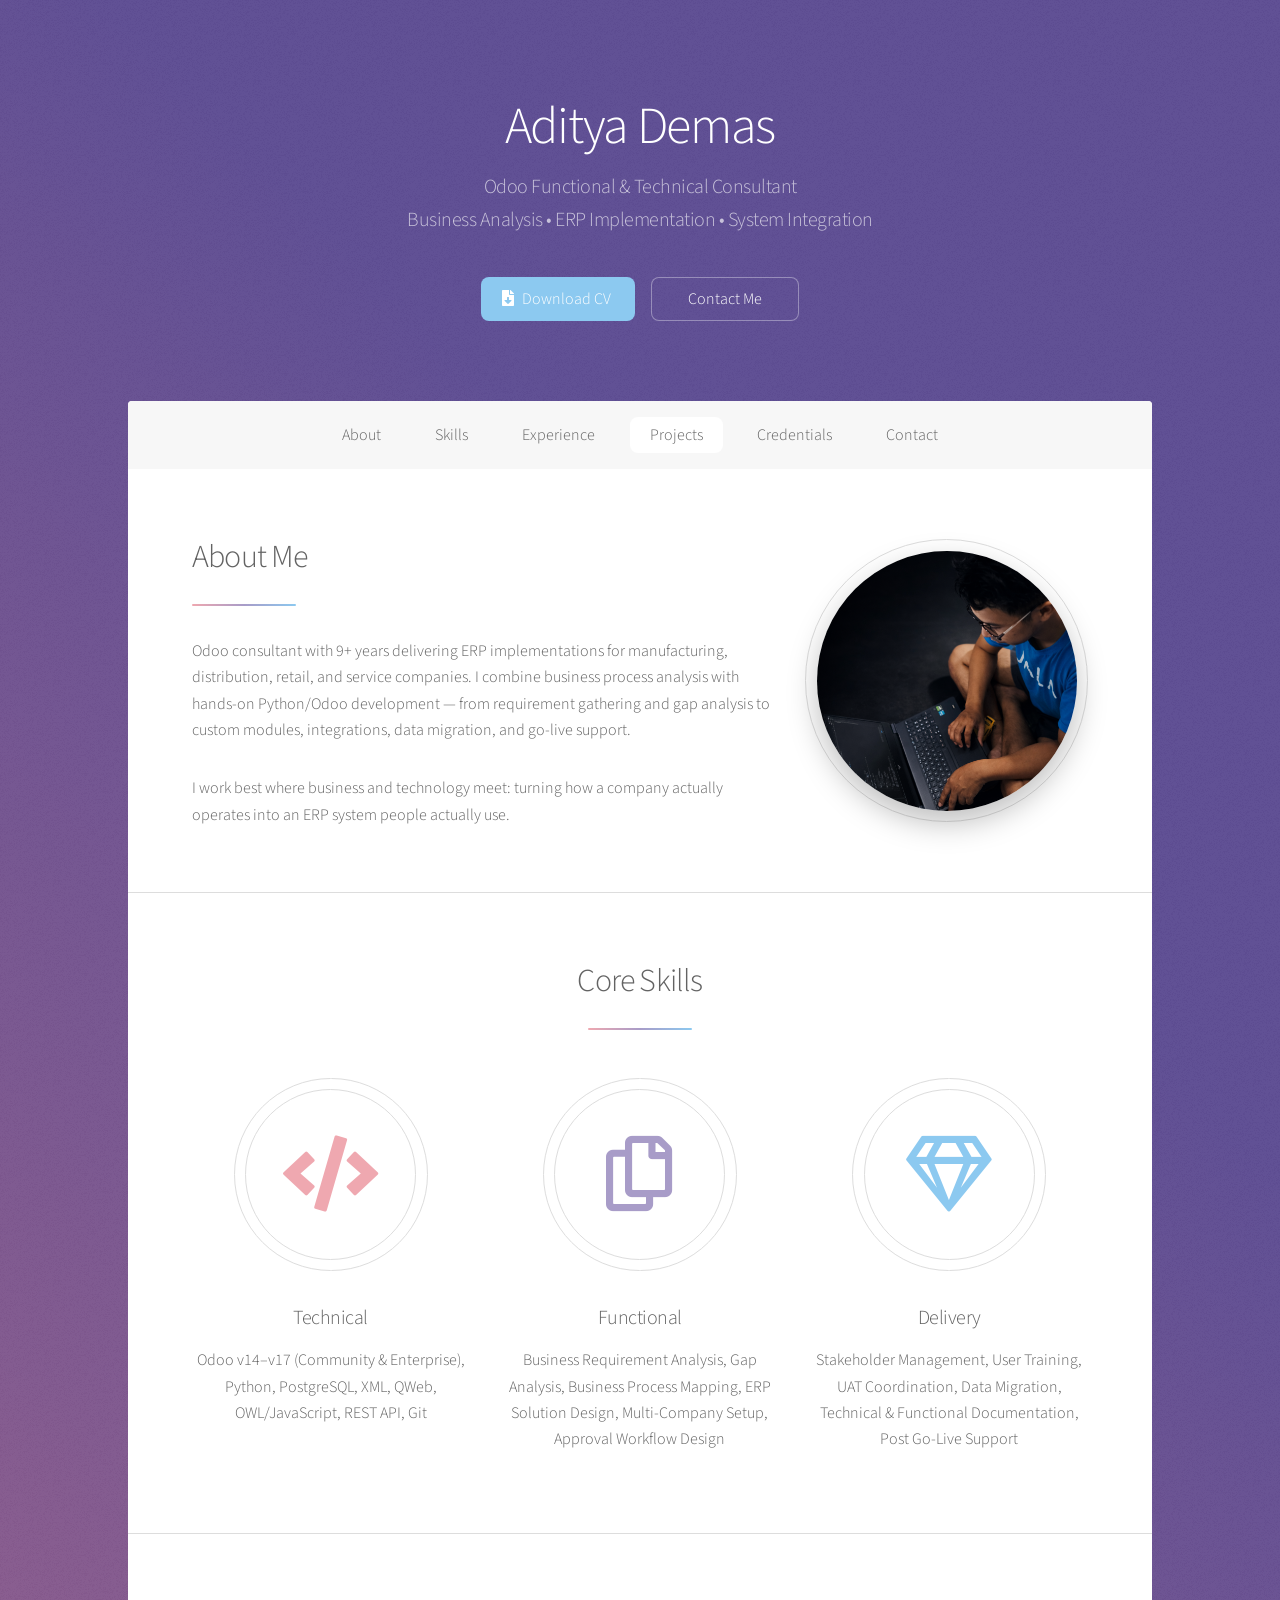
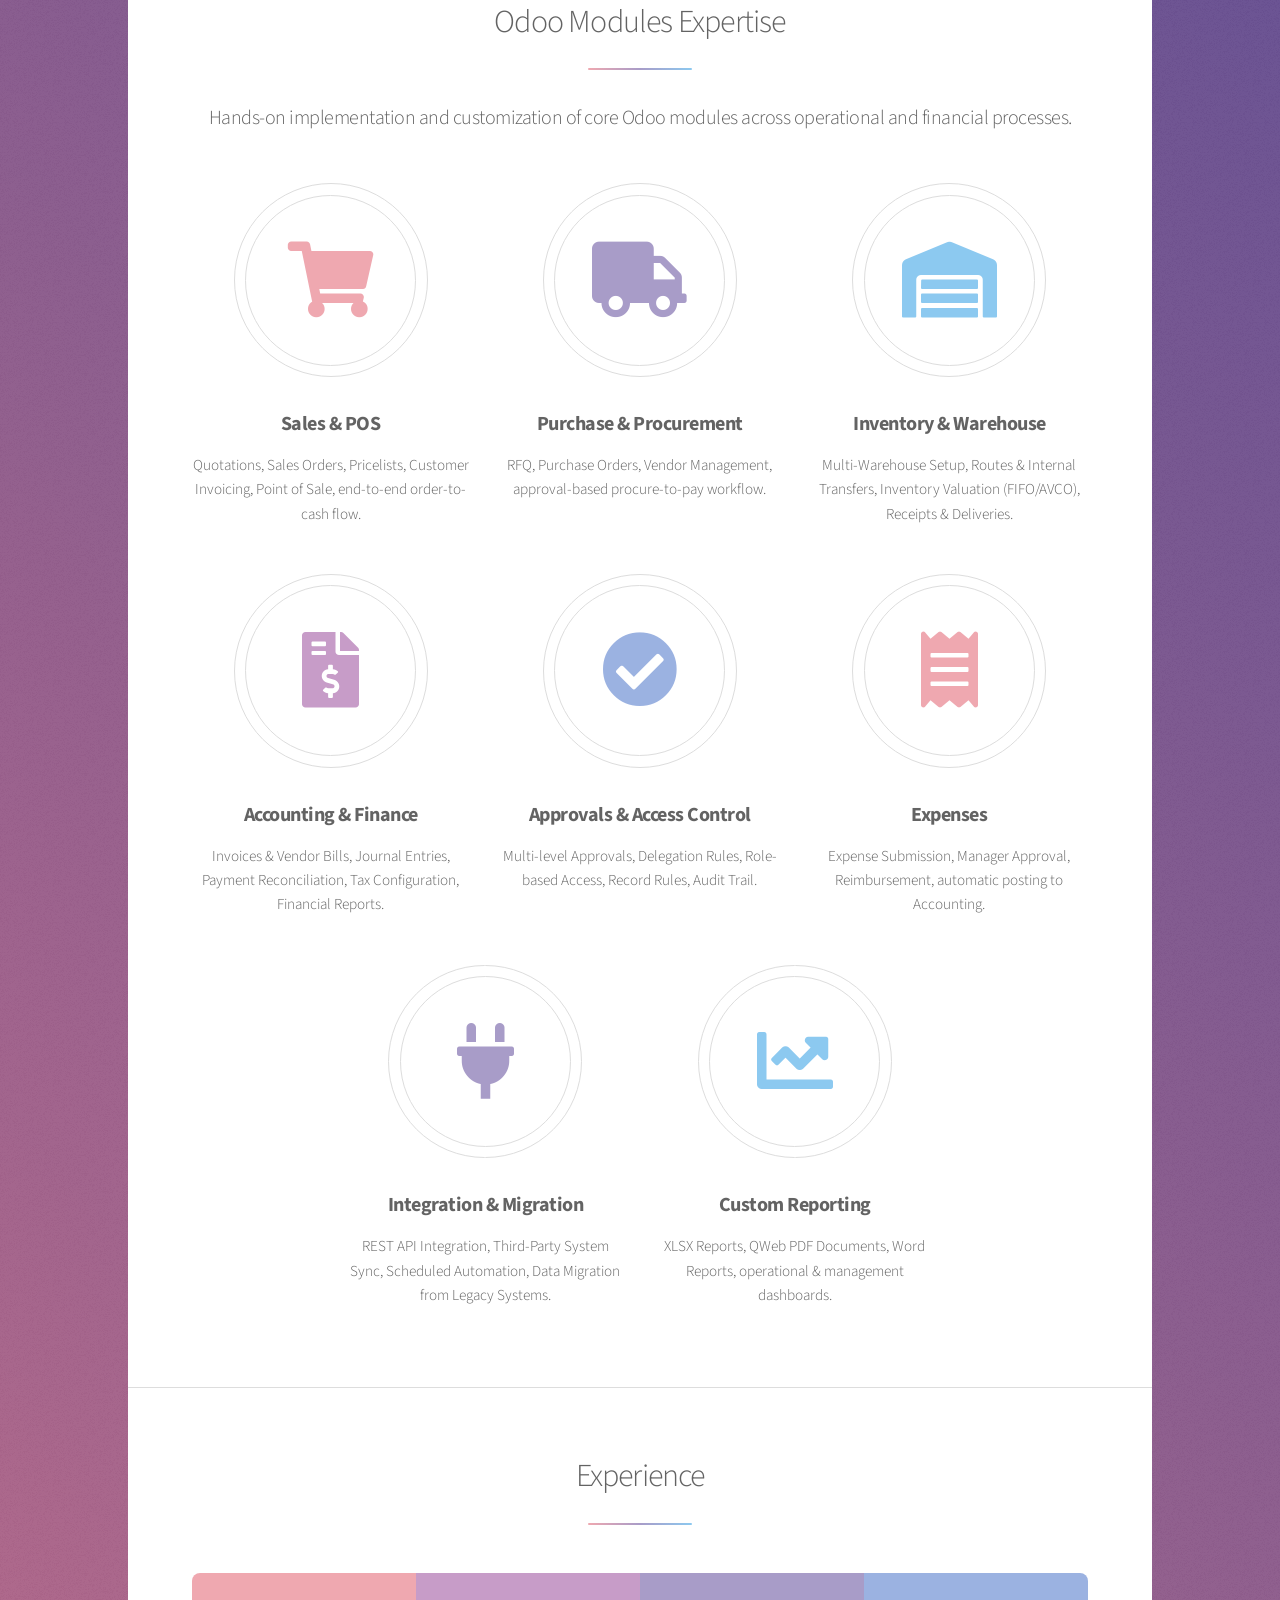
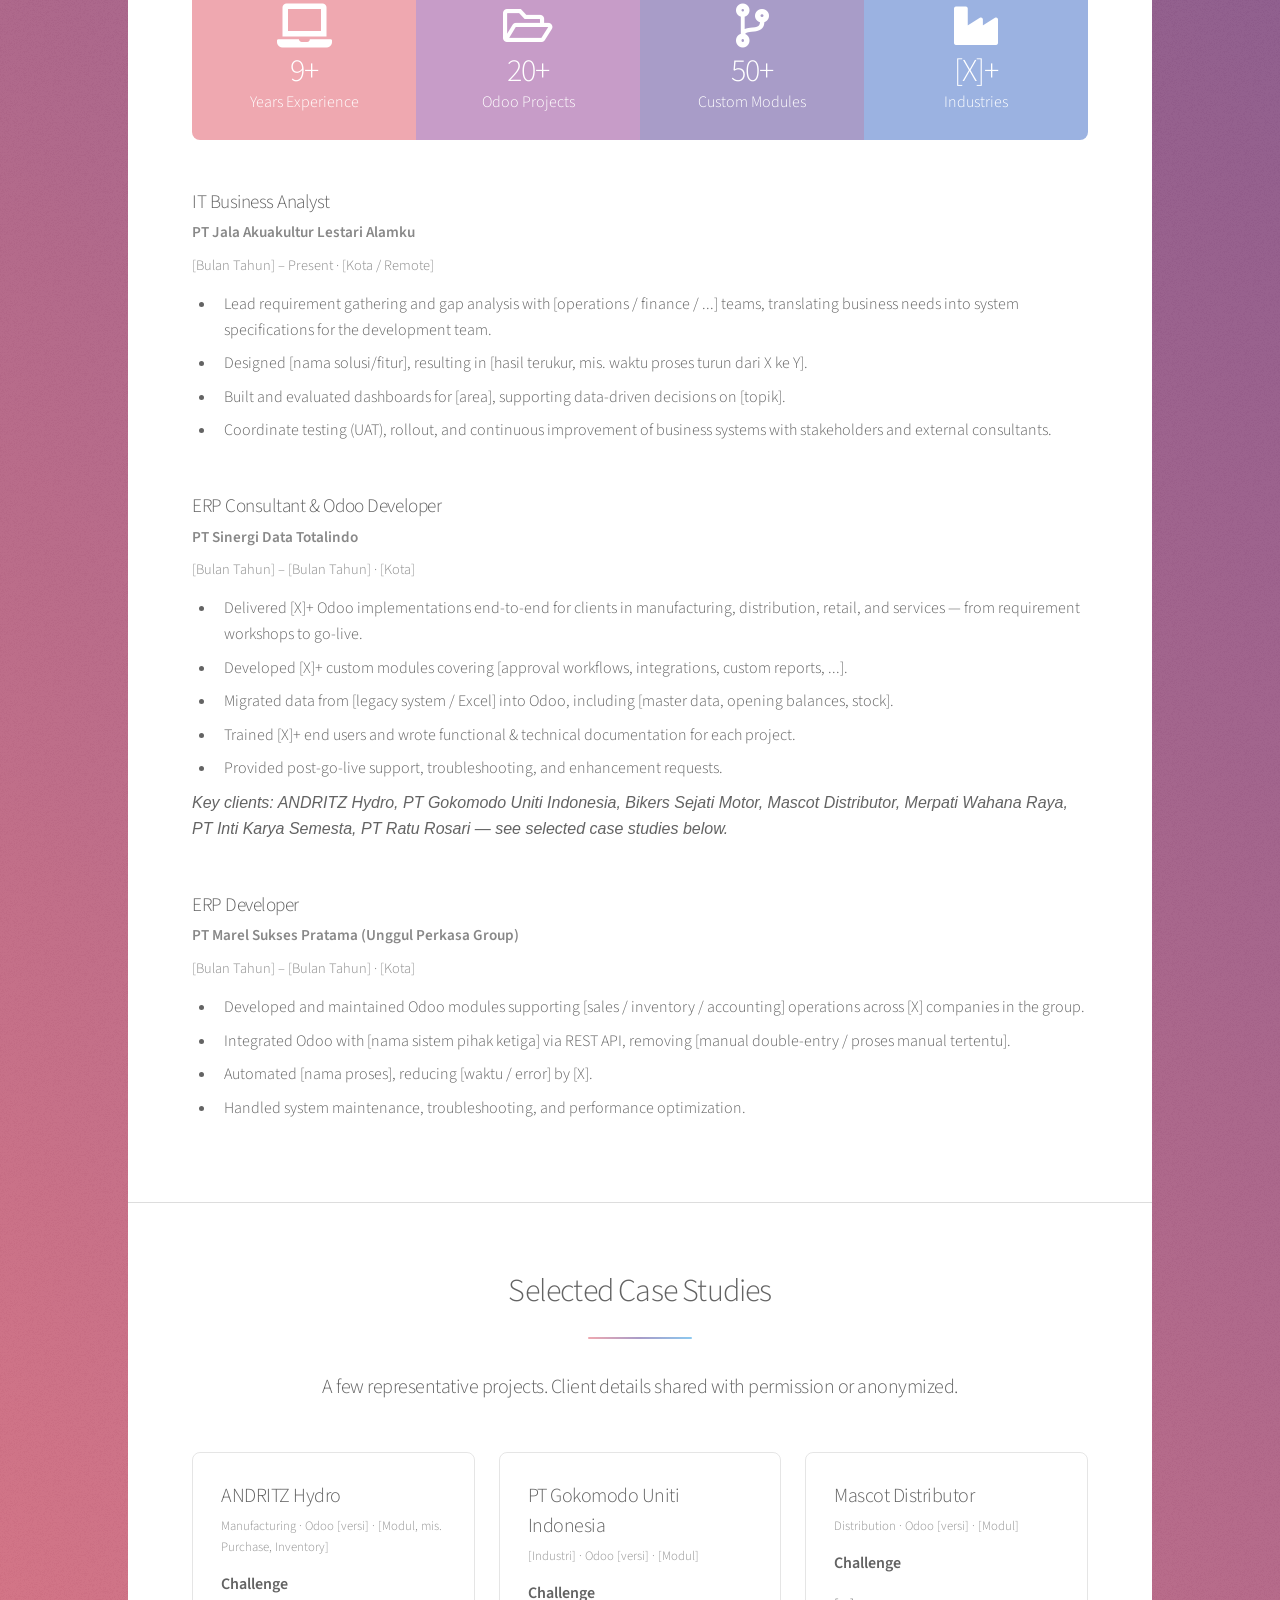
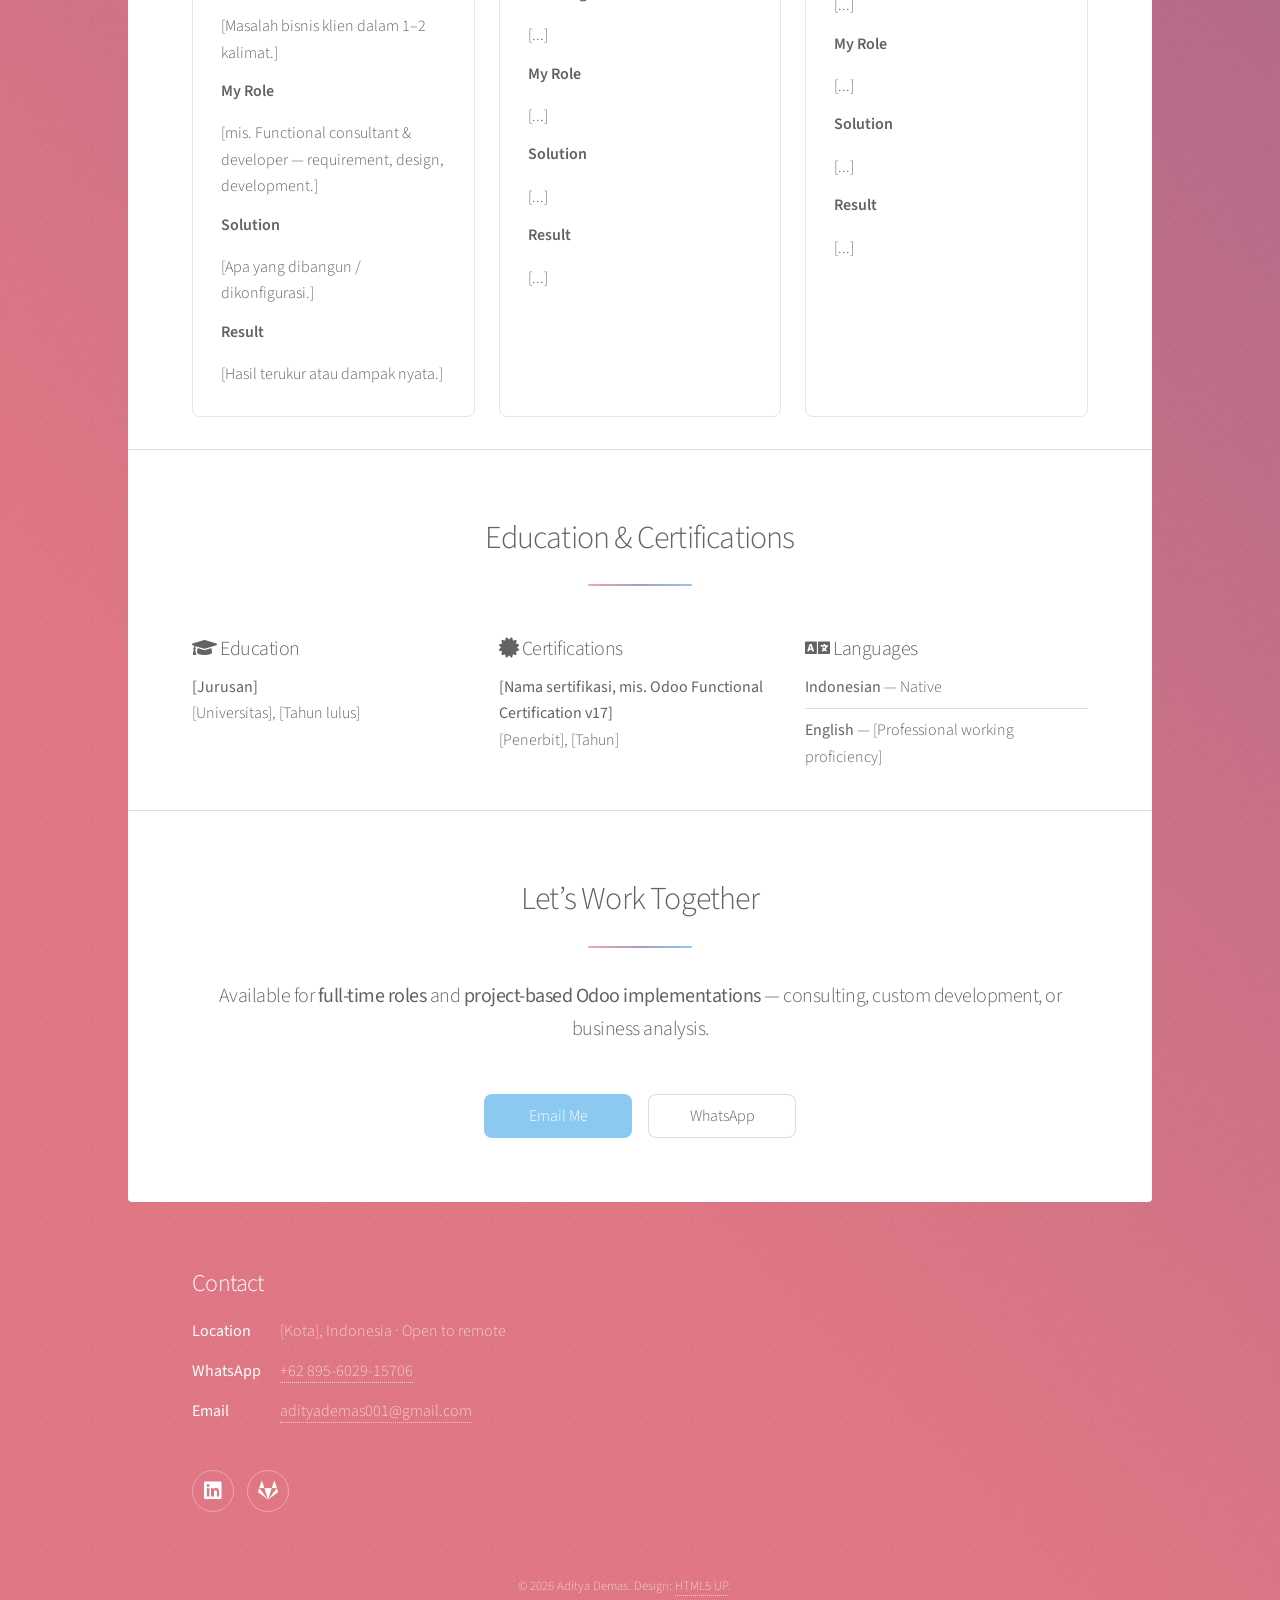
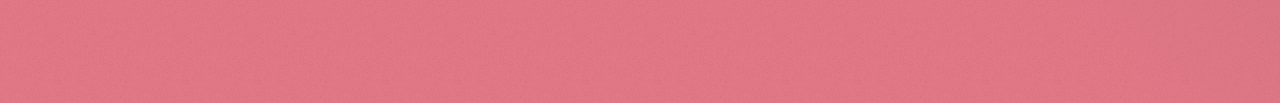
==== commit 546f703d: "up" ====
--- a/index.html
+++ b/index.html
@@ -1,14 +1,107 @@
 <!DOCTYPE HTML>
-<html>
+<!--
+	Template: Stellar by HTML5 UP (html5up.net) | Licensed under CCA 3.0
+	Atribusi di footer wajib dipertahankan sesuai lisensi.
+-->
+<html lang="en">
 
 <head>
-	<title>Aditya Demas | Odoo Consultant</title>
+	<title>Aditya Demas | Odoo Functional & Technical Consultant</title>
 	<meta charset="utf-8" />
-	<meta name="viewport" content="width=device-width, initial-scale=1, user-scalable=no" />
+	<meta name="viewport" content="width=device-width, initial-scale=1" />
+
+	<!-- SEO -->
+	<meta name="description"
+		content="Odoo Functional & Technical Consultant with 9+ years of ERP implementation experience across manufacturing, distribution, retail, and service industries. 20+ projects, 50+ custom modules." />
+	<meta name="author" content="Aditya Demas" />
+	<!-- TODO: ganti dengan domain final Anda -->
+	<link rel="canonical" href="https://portofolio-demas.vercel.app/" />
+
+	<!-- Open Graph (preview saat dibagikan di LinkedIn / WhatsApp) -->
+	<meta property="og:type" content="website" />
+	<meta property="og:title" content="Aditya Demas | Odoo Functional & Technical Consultant" />
+	<meta property="og:description"
+		content="9+ years delivering Odoo ERP implementations — from business analysis to custom modules, integrations, and go-live." />
+	<meta property="og:url" content="https://portofolio-demas.vercel.app/" />
+	<!-- TODO: buat gambar 1200x630 px, simpan di images/og-cover.png -->
+	<meta property="og:image" content="https://portofolio-demas.vercel.app/images/og-cover.png" />
+	<meta name="twitter:card" content="summary_large_image" />
+
+	<!-- TODO: tambahkan favicon di images/favicon.png -->
+	<link rel="icon" type="image/png" href="images/favicon.png" />
+
 	<link rel="stylesheet" href="assets/css/main.css" />
 	<noscript>
 		<link rel="stylesheet" href="assets/css/noscript.css" />
 	</noscript>
+
+	<!-- Style tambahan untuk elemen baru -->
+	<style>
+		.experience-item .meta {
+			display: block;
+			margin: -0.25em 0 1em 0;
+			font-size: 0.9em;
+			opacity: 0.75;
+		}
+
+		.experience-item .company {
+			display: block;
+			font-weight: 600;
+		}
+
+		.case-studies {
+			display: grid;
+			grid-template-columns: repeat(auto-fit, minmax(280px, 1fr));
+			gap: 1.5em;
+			text-align: left;
+			margin-top: 1em;
+		}
+
+		.case-study {
+			border: solid 1px rgba(0, 0, 0, 0.1);
+			border-radius: 8px;
+			padding: 1.75em;
+		}
+
+		.case-study h3 {
+			margin-bottom: 0.25em;
+		}
+
+		.case-study .tags {
+			font-size: 0.8em;
+			opacity: 0.7;
+			margin-bottom: 1em;
+			display: block;
+		}
+
+		.case-study dl {
+			margin: 0;
+		}
+
+		.case-study dt {
+			font-weight: 600;
+			margin-top: 0.75em;
+		}
+
+		.case-study dd {
+			margin-left: 0;
+		}
+
+		.credentials {
+			display: grid;
+			grid-template-columns: repeat(auto-fit, minmax(240px, 1fr));
+			gap: 1.5em;
+			text-align: left;
+		}
+
+		.credentials h3 {
+			margin-bottom: 0.5em;
+		}
+
+		.credentials ul {
+			margin-bottom: 0;
+		}
+	</style>
 </head>
 
 <body class="is-preload">
@@ -18,60 +111,57 @@
 		<!-- Header -->
 		<header id="header" class="alt">
 			<h1>Aditya Demas</h1>
-			<span>Odoo Consultant & Software Engineer</span><br />
-			<span>Business Analysis • ERP Implementation • System Integration</span>
-
+			<p>Odoo Functional &amp; Technical Consultant<br />
+				Business Analysis • ERP Implementation • System Integration</p>
+			<ul class="actions special">
+				<!-- TODO: upload CV ke folder files/ -->
+				<li><a href="files/CV-Aditya-Demas.pdf" class="button primary icon solid fa-file-download"
+						download>Download CV</a></li>
+				<li><a href="#contact" class="button">Contact Me</a></li>
+			</ul>
 		</header>
 
 		<!-- Nav -->
 		<nav id="nav">
 			<ul>
-				<li><a href="#intro" class="active">Profile</a></li>
-				<li><a href="#first">Skills</a></li>
-				<li><a href="#modules">Modules</a></li>
-				<li><a href="#second">Experience</a></li>
-				<li><a href="#cta">Contact</a></li>
+				<li><a href="#about" class="active">About</a></li>
+				<li><a href="#skills">Skills</a></li>
+				<li><a href="#experience">Experience</a></li>
+				<li><a href="#projects">Projects</a></li>
+				<li><a href="#credentials">Credentials</a></li>
+				<li><a href="#contact">Contact</a></li>
 			</ul>
 		</nav>
 
 		<!-- Main -->
 		<div id="main">
 
-			<!-- Profile -->
-			<section id="intro" class="main">
+			<!-- About -->
+			<section id="about" class="main">
 				<div class="spotlight">
 					<div class="content">
 						<header class="major">
-							<h2>Professional Summary</h2>
+							<h2>About Me</h2>
 						</header>
 						<p>
-							ERP & Odoo Specialist with 9 years of experience in ERP development,
-							business process analysis, and enterprise solution delivery.
-
-							Proven expertise in Odoo implementation, custom module development,
-							system integration, business process optimization, and stakeholder
-							management.
-
-							Experienced in translating business requirements into scalable
-							technical solutions while supporting digital transformation initiatives
-							across manufacturing, distribution, retail, and service industries.
-
-							Strong background in ERP consulting, solution design, process automation,
-							data analysis, and end-to-end project implementation. Passionate about
-							bridging the gap between business and technology to deliver innovative
-							solutions that improve operational efficiency and business growth.
-						</p>
-
+							Odoo consultant with 9+ years delivering ERP implementations for manufacturing,
+							distribution, retail, and service companies. I combine business process analysis
+							with hands-on Python/Odoo development — from requirement gathering and gap
+							analysis to custom modules, integrations, data migration, and go-live support.
+						</p>
+						<p>
+							I work best where business and technology meet: turning how a company actually
+							operates into an ERP system people actually use.
+						</p>
 					</div>
 					<span class="image profile-pic">
-						<img src="images/pp.png" alt="Profile Photo" />
+						<img src="images/pp.png" alt="Aditya Demas" />
 					</span>
-
 				</div>
 			</section>
 
 			<!-- Skills -->
-			<section id="first" class="main special">
+			<section id="skills" class="main special">
 				<header class="major">
 					<h2>Core Skills</h2>
 				</header>
@@ -79,30 +169,28 @@
 					<li>
 						<span class="icon solid major style1 fa-code"></span>
 						<h3>Technical</h3>
-						<p>
-							Odoo v14–v17, Python, PostgreSQL, XML, QWeb,
-							REST API, Excel (XLSX Report)
+						<!-- TODO: tambahkan versi Odoo yang lebih baru jika pernah menanganinya -->
+						<p>
+							Odoo v14–v17 (Community &amp; Enterprise), Python, PostgreSQL,
+							XML, QWeb, OWL/JavaScript, REST API, Git
 						</p>
 					</li>
 					<li>
 						<span class="icon major style3 fa-copy"></span>
 						<h3>Functional</h3>
 						<p>
-							Business Requirement Analysis, ERP Flow Design,
-							Multi-Company Setup, Approval Workflow
+							Business Requirement Analysis, Gap Analysis, Business Process Mapping,
+							ERP Solution Design, Multi-Company Setup, Approval Workflow Design
 						</p>
 					</li>
 					<li>
 						<span class="icon major style5 fa-gem"></span>
-						<h3>Soft Skills</h3>
-						<p>
-							Business Process Analysis & Mapping,<br />
-							Requirement Gathering & Gap Analysis,<br />
-							Analytical Thinking & Problem Solving,<br />
-							Cross-Department Communication,<br />
-							Leadership & Clear Documentation
-						</p>
-
+						<h3>Delivery</h3>
+						<p>
+							Stakeholder Management, User Training, UAT Coordination,
+							Data Migration, Technical &amp; Functional Documentation,
+							Post Go-Live Support
+						</p>
 					</li>
 				</ul>
 			</section>
@@ -110,106 +198,87 @@
 			<!-- ERP Modules Expertise -->
 			<section id="modules" class="main special">
 				<header class="major">
-					<h2>ERP Modules Expertise</h2>
+					<h2>Odoo Modules Expertise</h2>
 					<p>
-						Experienced in analyzing and implementing core Odoo modules for retail,
-						operational, and financial business processes.
+						Hands-on implementation and customization of core Odoo modules
+						across operational and financial processes.
 					</p>
 				</header>
 
 				<ul class="features">
-
-					<!-- Sales -->
 					<li>
 						<span class="icon solid major style1 fa-shopping-cart"></span>
-						<h3>Sales & POS</h3>
-						<p>
-							Sales Order (SO), Quotation Management, Customer Invoicing,
-							Point of Sale integration, end-to-end sales flow.
-						</p>
-					</li>
-
-					<!-- Purchase -->
+						<h3>Sales &amp; POS</h3>
+						<p>
+							Quotations, Sales Orders, Pricelists, Customer Invoicing,
+							Point of Sale, end-to-end order-to-cash flow.
+						</p>
+					</li>
 					<li>
 						<span class="icon solid major style3 fa-truck"></span>
-						<h3>Purchase & Procurement</h3>
-						<p>
-							Request for Quotation (RFQ), Purchase Order (PO),
-							Vendor Management, Approval-based procurement workflow.
-						</p>
-					</li>
-
-					<!-- Inventory -->
+						<h3>Purchase &amp; Procurement</h3>
+						<p>
+							RFQ, Purchase Orders, Vendor Management,
+							approval-based procure-to-pay workflow.
+						</p>
+					</li>
 					<li>
 						<span class="icon solid major style5 fa-warehouse"></span>
-						<h3>Inventory & Warehouse</h3>
-						<p>
-							Stock Movement, Multi-Warehouse Setup, Internal Transfers,
-							Inventory Valuation (FIFO/AVCO), Delivery & Receipt operations.
-						</p>
-					</li>
-
-					<!-- Accounting -->
+						<h3>Inventory &amp; Warehouse</h3>
+						<p>
+							Multi-Warehouse Setup, Routes &amp; Internal Transfers,
+							Inventory Valuation (FIFO/AVCO), Receipts &amp; Deliveries.
+						</p>
+					</li>
 					<li>
 						<span class="icon solid major style2 fa-file-invoice-dollar"></span>
-						<h3>Accounting & Finance</h3>
-						<p>
-							Customer Invoice & Vendor Bills, Journal Entries,
-							Payment Reconciliation, Financial Reports, Tax Configuration.
-						</p>
-					</li>
-
-					<!-- Approval -->
+						<h3>Accounting &amp; Finance</h3>
+						<p>
+							Invoices &amp; Vendor Bills, Journal Entries, Payment Reconciliation,
+							Tax Configuration, Financial Reports.
+						</p>
+					</li>
 					<li>
 						<span class="icon solid major style4 fa-check-circle"></span>
-						<h3>Approvals & Workflow</h3>
-						<p>
-							Multi-level Approval Process, Delegation Rules,
-							Role-based Access Control, Audit Trail & Operational Governance.
-						</p>
-					</li>
-
-					<!-- Expenses -->
+						<h3>Approvals &amp; Access Control</h3>
+						<p>
+							Multi-level Approvals, Delegation Rules, Role-based Access,
+							Record Rules, Audit Trail.
+						</p>
+					</li>
 					<li>
 						<span class="icon solid major style1 fa-receipt"></span>
-						<h3>Expenses & Employee Claims</h3>
-						<p>
-							Employee Expense Submission, Manager Approval,
-							Reimbursement Process, Integration with Accounting Entries.
-						</p>
-					</li>
-
-					<!-- Integration -->
+						<h3>Expenses</h3>
+						<p>
+							Expense Submission, Manager Approval, Reimbursement,
+							automatic posting to Accounting.
+						</p>
+					</li>
 					<li>
 						<span class="icon solid major style3 fa-plug"></span>
-						<h3>System Integration</h3>
-						<p>
-							REST API Integration, External System Sync,
-							Custom Automation, Data Migration, End-to-End ERP Connectivity.
-						</p>
-					</li>
-
-					<!-- Reporting -->
+						<h3>Integration &amp; Migration</h3>
+						<p>
+							REST API Integration, Third-Party System Sync,
+							Scheduled Automation, Data Migration from Legacy Systems.
+						</p>
+					</li>
 					<li>
 						<span class="icon solid major style5 fa-chart-line"></span>
 						<h3>Custom Reporting</h3>
 						<p>
-							XLSX Reports, PDF Documents, Word Reports
-						</p>
-					</li>
-
+							XLSX Reports, QWeb PDF Documents, Word Reports,
+							operational &amp; management dashboards.
+						</p>
+					</li>
 				</ul>
 			</section>
 
-
 			<!-- Experience -->
-			<section id="second" class="main special">
+			<section id="experience" class="main special">
 				<header class="major">
 					<h2>Experience</h2>
-					<p>Professional background and key responsibilities</p>
 				</header>
 
-				<!-- Statistics -->
 				<ul class="statistics">
 					<li class="style1">
 						<span class="icon solid fa-laptop"></span>
@@ -224,139 +293,201 @@
 						<strong>50+</strong> Custom Modules
 					</li>
 					<li class="style4">
-						<span class="icon solid fa-signal"></span>
-						<strong>Multi</strong> Industries
+						<span class="icon solid fa-industry"></span>
+						<!-- TODO: isi jumlah industri yang benar -->
+						<strong>[X]+</strong> Industries
 					</li>
 				</ul>
-				<!-- Professional Experience -->
-				<div class="experience-list">
+
+				<div class="experience-list" style="text-align: left;">
+
 					<div class="experience-item">
-						<h3>Information Technology Business Analyst</h3>
-						<span class="company">PT. Jala Akuakultur Lestari Alamku</span>
+						<h3>IT Business Analyst</h3>
+						<span class="company">PT Jala Akuakultur Lestari Alamku</span>
+						<!-- TODO: isi periode & lokasi -->
+						<span class="meta">[Bulan Tahun] – Present · [Kota / Remote]</span>
+						<!-- TODO: ganti [..] dengan data nyata, hapus poin yang tidak relevan -->
 						<ul>
-							<li>Gather and analyze business requirements to identify operational needs and translate
-								them into effective technology solutions.</li>
-
-							<li>Conduct business process analysis, gap analysis, and solution design to improve
-								operational efficiency.</li>
-
-							<li>Collaborate with stakeholders, consultants, and development teams to ensure successful
-								implementation of business solutions.</li>
-
-							<li>Support system integration, testing, reporting, and continuous process improvement
-								initiatives.</li>
-
-							<li>Drive data-driven decision making through business analysis, dashboard evaluation, and
-								reporting optimization.</li>
+							<li>Lead requirement gathering and gap analysis with [operations / finance / ...]
+								teams, translating business needs into system specifications for the
+								development team.</li>
+							<li>Designed [nama solusi/fitur], resulting in [hasil terukur, mis. waktu proses
+								turun dari X ke Y].</li>
+							<li>Built and evaluated dashboards for [area], supporting data-driven decisions on
+								[topik].</li>
+							<li>Coordinate testing (UAT), rollout, and continuous improvement of business
+								systems with stakeholders and external consultants.</li>
 						</ul>
 					</div>
 
-
 					<div class="experience-item">
-
-						<h3>ERP Consultant & Odoo Developer</h3>
-
-						<span class="company">PT. Sinergi Data Totalindo</span>
-
+						<h3>ERP Consultant &amp; Odoo Developer</h3>
+						<span class="company">PT Sinergi Data Totalindo</span>
+						<span class="meta">[Bulan Tahun] – [Bulan Tahun] · [Kota]</span>
 						<ul>
-							<li>Delivered ERP consulting and implementation services for clients across manufacturing,
-								distribution, retail, and service industries.</li>
-
-							<li>Conducted business process analysis and requirement gathering sessions with
-								stakeholders.</li>
-
-							<li>Designed, configured, customized, and deployed Odoo ERP solutions.</li>
-
-							<li>Performed system integration, testing, troubleshooting, and post-go-live support.</li>
-
-							<li>Prepared technical documentation and conducted user training sessions.</li>
+							<li>Delivered [X]+ Odoo implementations end-to-end for clients in manufacturing,
+								distribution, retail, and services — from requirement workshops to go-live.</li>
+							<li>Developed [X]+ custom modules covering [approval workflows, integrations,
+								custom reports, ...].</li>
+							<li>Migrated data from [legacy system / Excel] into Odoo, including [master data,
+								opening balances, stock].</li>
+							<li>Trained [X]+ end users and wrote functional &amp; technical documentation for
+								each project.</li>
+							<li>Provided post-go-live support, troubleshooting, and enhancement requests.</li>
 						</ul>
-
-						<h4>Selected Projects</h4>
-
+						<p><em>Key clients: ANDRITZ Hydro, PT Gokomodo Uniti Indonesia, Bikers Sejati Motor,
+								Mascot Distributor, Merpati Wahana Raya, PT Inti Karya Semesta, PT Ratu Rosari
+								— see selected case studies below.</em></p>
+					</div>
+
+					<div class="experience-item">
+						<h3>ERP Developer</h3>
+						<span class="company">PT Marel Sukses Pratama (Unggul Perkasa Group)</span>
+						<span class="meta">[Bulan Tahun] – [Bulan Tahun] · [Kota]</span>
 						<ul>
-							<li>ANDRITZ Hydro</li>
-							<li>PT Gokomodo Uniti Indonesia</li>
-							<li>Bikers Sejati Motor</li>
-							<li>Mascot Distributor</li>
-							<li>Merpati Wahana Raya</li>
-							<li>PT Inti Karya Semesta</li>
-							<li>PT Ratu Rosari</li>
+							<li>Developed and maintained Odoo modules supporting [sales / inventory /
+								accounting] operations across [X] companies in the group.</li>
+							<li>Integrated Odoo with [nama sistem pihak ketiga] via REST API, removing
+								[manual double-entry / proses manual tertentu].</li>
+							<li>Automated [nama proses], reducing [waktu / error] by [X].</li>
+							<li>Handled system maintenance, troubleshooting, and performance optimization.</li>
 						</ul>
-
-					</div>
-
-
-					<div class="experience-item">
-
-						<h3>ERP Developer</h3>
-
-						<span class="company">
-							PT. Marel Sukses Pratama (Part of Unggul Perkasa Group)
-						</span>
-
-						<ul>
-							<li>Developed and maintained Odoo ERP modules supporting core business operations.</li>
-
-							<li>Designed and implemented custom solutions based on business requirements.</li>
-
-							<li>Integrated Odoo ERP with third-party systems and applications.</li>
-
-							<li>Automated business processes to improve operational efficiency.</li>
-
-							<li>Performed troubleshooting, system maintenance, and performance optimization.</li>
-
-							<li>Collaborated with business users to identify opportunities for process improvements and
-								system enhancements.</li>
+					</div>
+
+				</div>
+			</section>
+
+			<!-- Case Studies -->
+			<section id="projects" class="main special">
+				<header class="major">
+					<h2>Selected Case Studies</h2>
+					<p>A few representative projects. Client details shared with permission or anonymized.</p>
+				</header>
+
+				<!-- TODO: isi 3–4 proyek terbaik. Pastikan Anda boleh menyebut nama klien;
+				     kalau tidak, samarkan (mis. "Multinational hydropower manufacturer"). -->
+				<div class="case-studies">
+
+					<article class="case-study">
+						<h3>ANDRITZ Hydro</h3>
+						<span class="tags">Manufacturing · Odoo [versi] · [Modul, mis. Purchase, Inventory]</span>
+						<dl>
+							<dt>Challenge</dt>
+							<dd>[Masalah bisnis klien dalam 1–2 kalimat.]</dd>
+							<dt>My Role</dt>
+							<dd>[mis. Functional consultant &amp; developer — requirement, design, development.]</dd>
+							<dt>Solution</dt>
+							<dd>[Apa yang dibangun / dikonfigurasi.]</dd>
+							<dt>Result</dt>
+							<dd>[Hasil terukur atau dampak nyata.]</dd>
+						</dl>
+					</article>
+
+					<article class="case-study">
+						<h3>PT Gokomodo Uniti Indonesia</h3>
+						<span class="tags">[Industri] · Odoo [versi] · [Modul]</span>
+						<dl>
+							<dt>Challenge</dt>
+							<dd>[...]</dd>
+							<dt>My Role</dt>
+							<dd>[...]</dd>
+							<dt>Solution</dt>
+							<dd>[...]</dd>
+							<dt>Result</dt>
+							<dd>[...]</dd>
+						</dl>
+					</article>
+
+					<article class="case-study">
+						<h3>Mascot Distributor</h3>
+						<span class="tags">Distribution · Odoo [versi] · [Modul]</span>
+						<dl>
+							<dt>Challenge</dt>
+							<dd>[...]</dd>
+							<dt>My Role</dt>
+							<dd>[...]</dd>
+							<dt>Solution</dt>
+							<dd>[...]</dd>
+							<dt>Result</dt>
+							<dd>[...]</dd>
+						</dl>
+					</article>
+
+				</div>
+			</section>
+
+			<!-- Credentials -->
+			<section id="credentials" class="main special">
+				<header class="major">
+					<h2>Education &amp; Certifications</h2>
+				</header>
+				<!-- TODO: isi atau hapus blok yang tidak ada -->
+				<div class="credentials">
+					<div>
+						<h3><span class="icon solid fa-graduation-cap"></span> Education</h3>
+						<ul class="alt">
+							<li><strong>[Jurusan]</strong><br />[Universitas], [Tahun lulus]</li>
 						</ul>
-
+					</div>
+					<div>
+						<h3><span class="icon solid fa-certificate"></span> Certifications</h3>
+						<ul class="alt">
+							<li><strong>[Nama sertifikasi, mis. Odoo Functional Certification v17]</strong><br />[Penerbit], [Tahun]</li>
+						</ul>
+					</div>
+					<div>
+						<h3><span class="icon solid fa-language"></span> Languages</h3>
+						<ul class="alt">
+							<li><strong>Indonesian</strong> — Native</li>
+							<li><strong>English</strong> — [Professional working proficiency]</li>
+						</ul>
 					</div>
 				</div>
 			</section>
 
-			<!-- Contact -->
+			<!-- CTA -->
 			<section id="cta" class="main special">
 				<header class="major">
 					<h2>Let’s Work Together</h2>
 					<p>
-						Open for collaboration and <strong>available for opportunities</strong> as an
-						<strong>Odoo Developer</strong>, <strong>Business Analyst</strong>, or
-						<strong>ERP Specialist</strong>, for both project-based work and professional positions.
+						Available for <strong>full-time roles</strong> and <strong>project-based Odoo
+							implementations</strong> — consulting, custom development, or business analysis.
 					</p>
-
 				</header>
 				<footer class="major">
 					<ul class="actions special">
 						<li><a href="mailto:adityademas001@gmail.com" class="button primary">Email Me</a></li>
-						<li><a href="#footer" class="button">Contact Info</a></li>
+						<li><a href="https://wa.me/62895602915706" class="button" target="_blank"
+								rel="noopener">WhatsApp</a></li>
 					</ul>
 				</footer>
 			</section>
 
-
 		</div>
 
 		<!-- Footer -->
 		<footer id="footer">
-			<section>
+			<section id="contact">
 				<h2>Contact</h2>
 				<dl class="alt">
 					<dt>Location</dt>
-					<dd>Indonesia</dd>
-					<dt>Phone</dt>
-					<dd>+62 895 6029 15706</dd>
+					<!-- TODO: kota memberi konteks zona waktu / onsite -->
+					<dd>[Kota], Indonesia · Open to remote</dd>
+					<dt>WhatsApp</dt>
+					<dd><a href="https://wa.me/62895602915706" target="_blank" rel="noopener">+62 895-6029-15706</a></dd>
 					<dt>Email</dt>
 					<dd><a href="mailto:adityademas001@gmail.com">adityademas001@gmail.com</a></dd>
 				</dl>
 				<ul class="icons">
 					<li><a href="https://www.linkedin.com/in/demas-kristiawan-564075175"
-							class="icon brands fa-linkedin alt"><span class="label">LinkedIn</span></a></li>
-					<li><a href="https://gitlab.com/aditya_demas" class="icon brands fa-github alt"><span
-								class="label">GitLab</span></a></li>
+							class="icon brands fa-linkedin alt" target="_blank" rel="noopener"><span
+								class="label">LinkedIn</span></a></li>
+					<li><a href="https://gitlab.com/aditya_demas" class="icon brands fa-gitlab alt"
+							target="_blank" rel="noopener"><span class="label">GitLab</span></a></li>
 				</ul>
 			</section>
 			<p class="copyright">
-				&copy; Aditya Demas. Design: HTML5 UP.
+				&copy; 2026 Aditya Demas. Design: <a href="https://html5up.net">HTML5 UP</a>.
 			</p>
 		</footer>
 
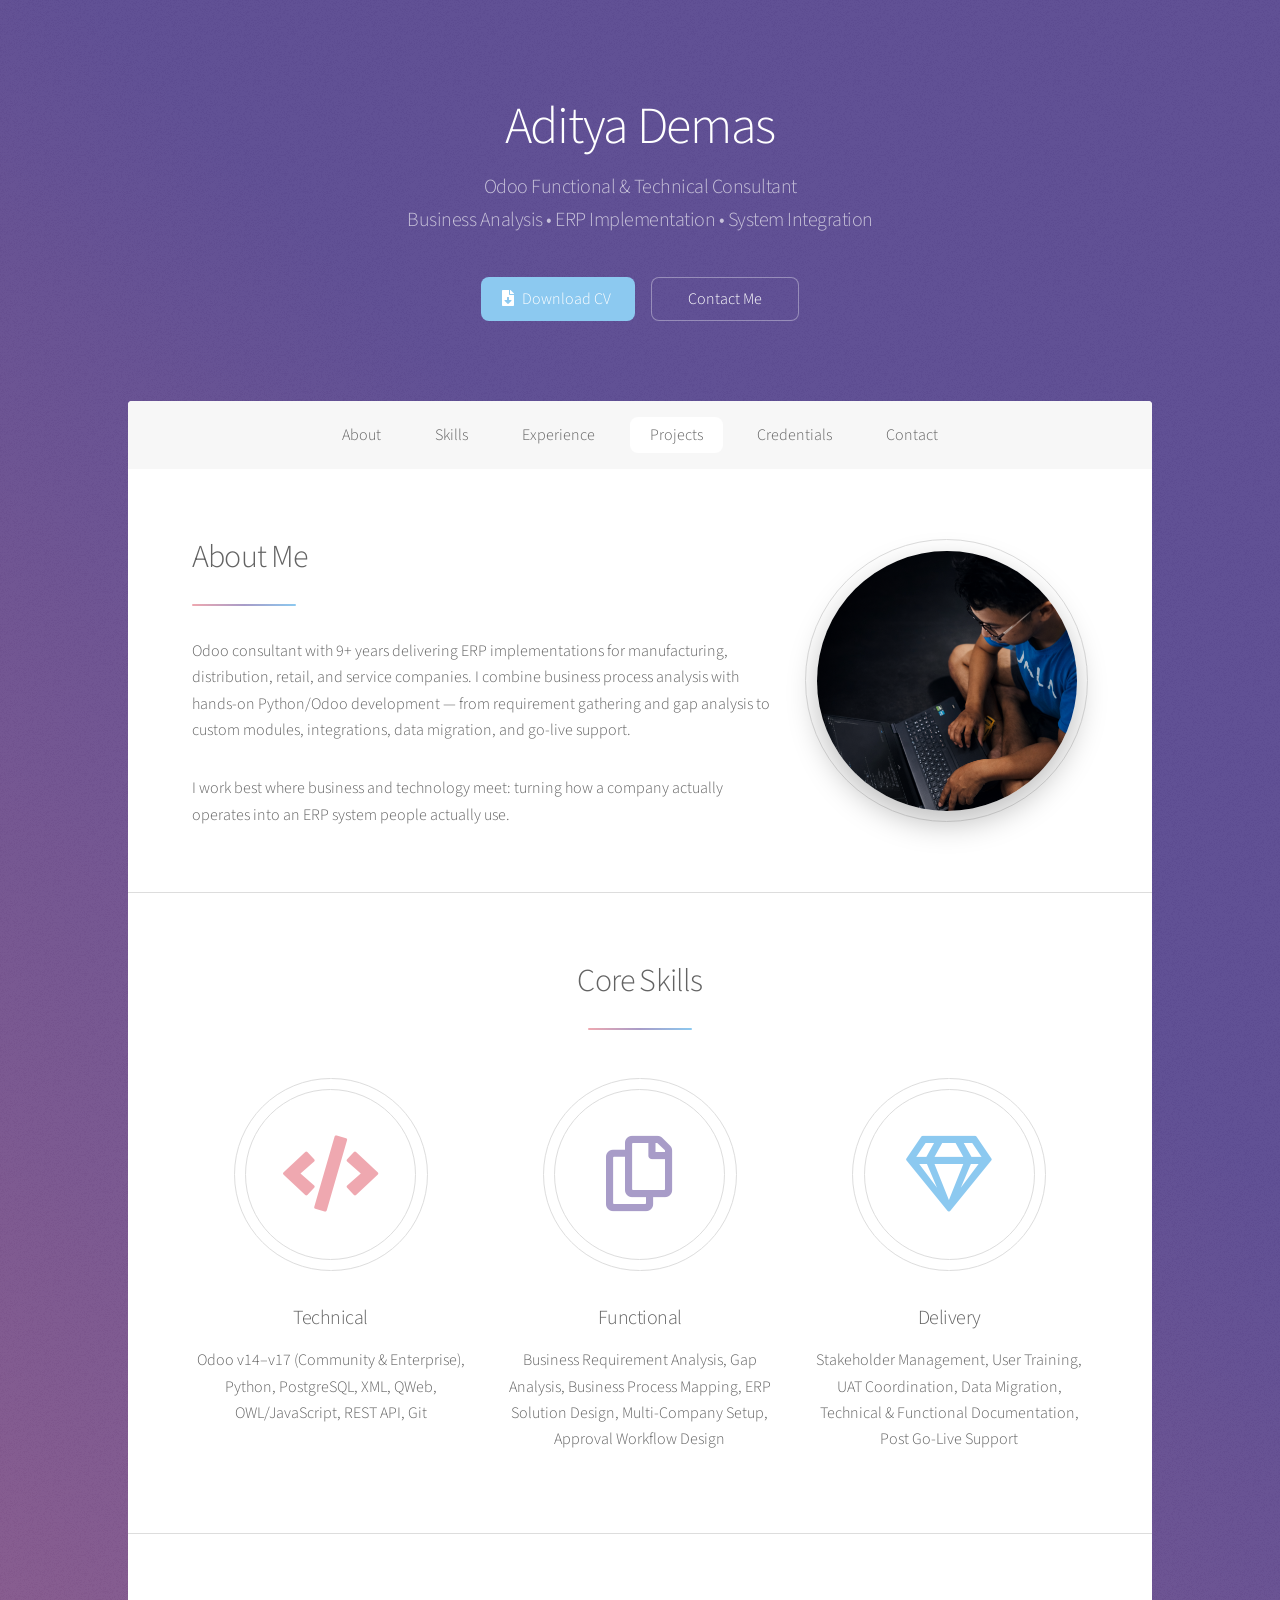
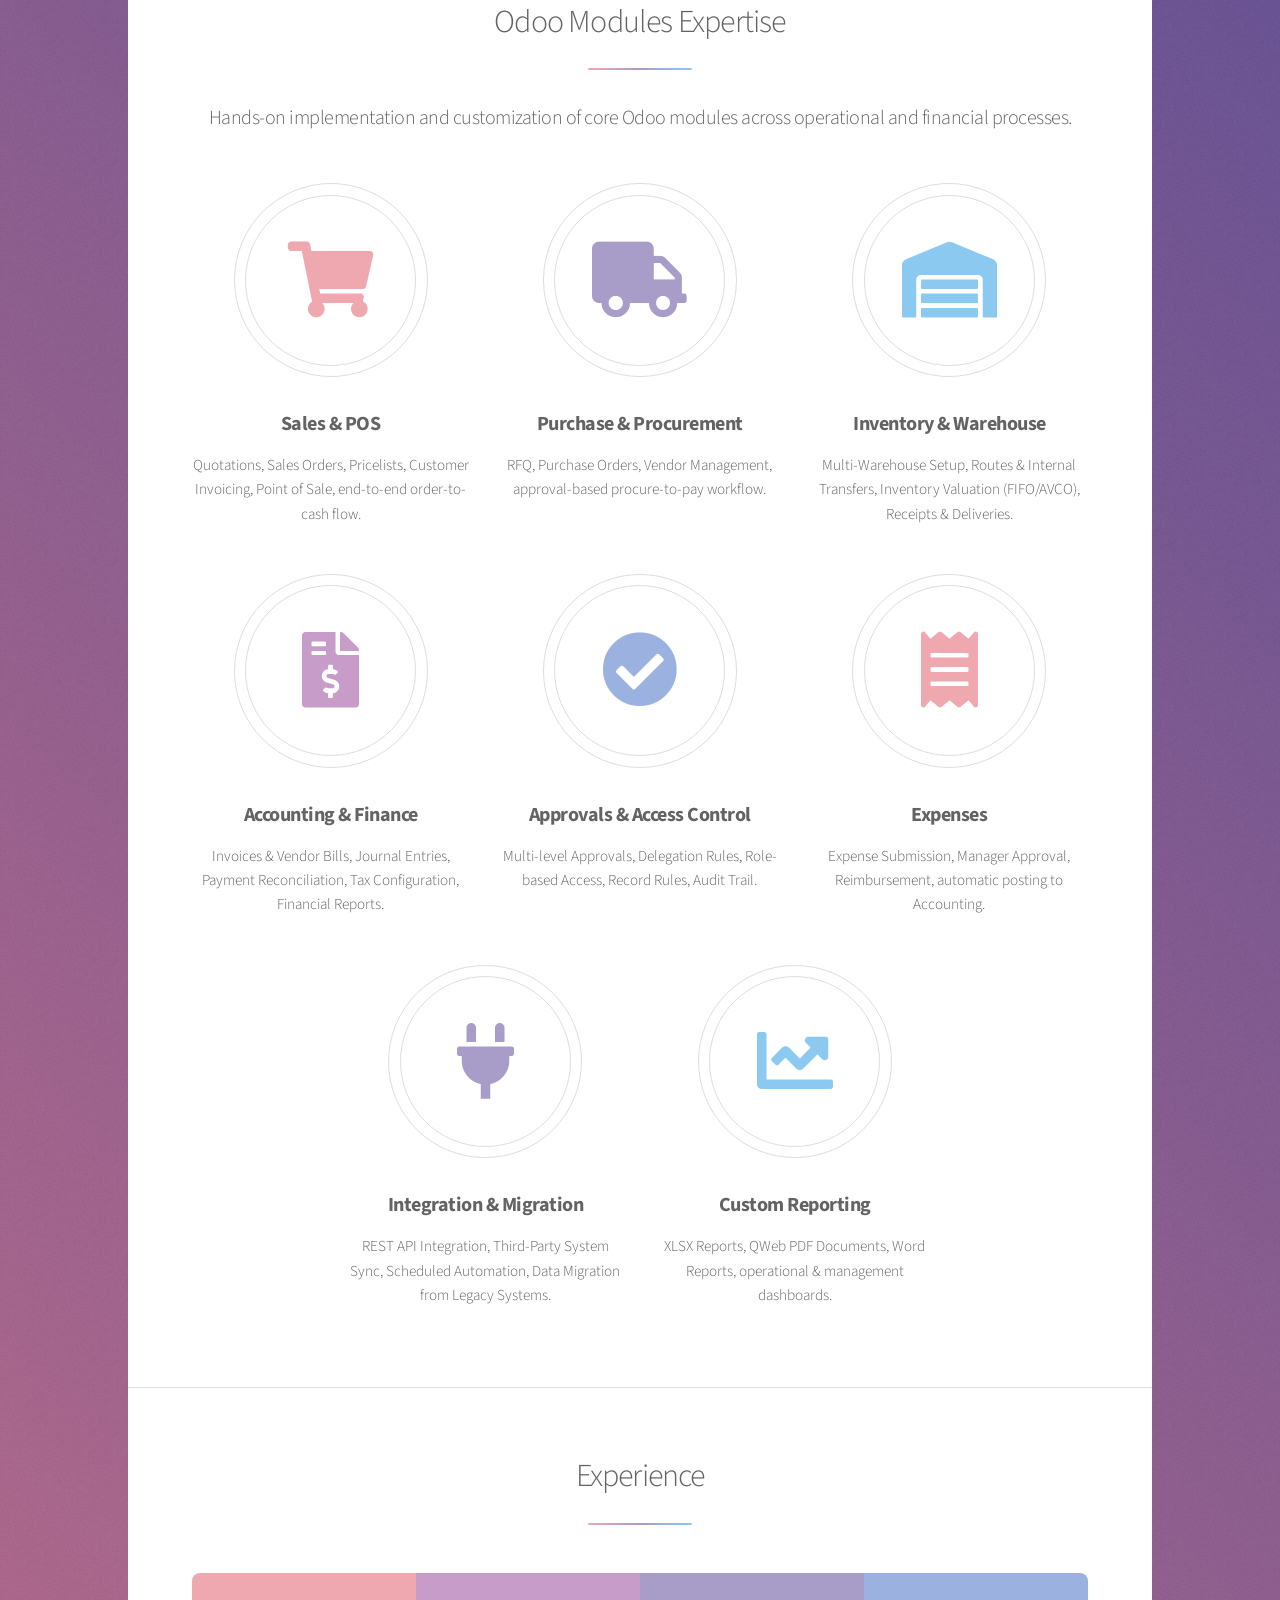
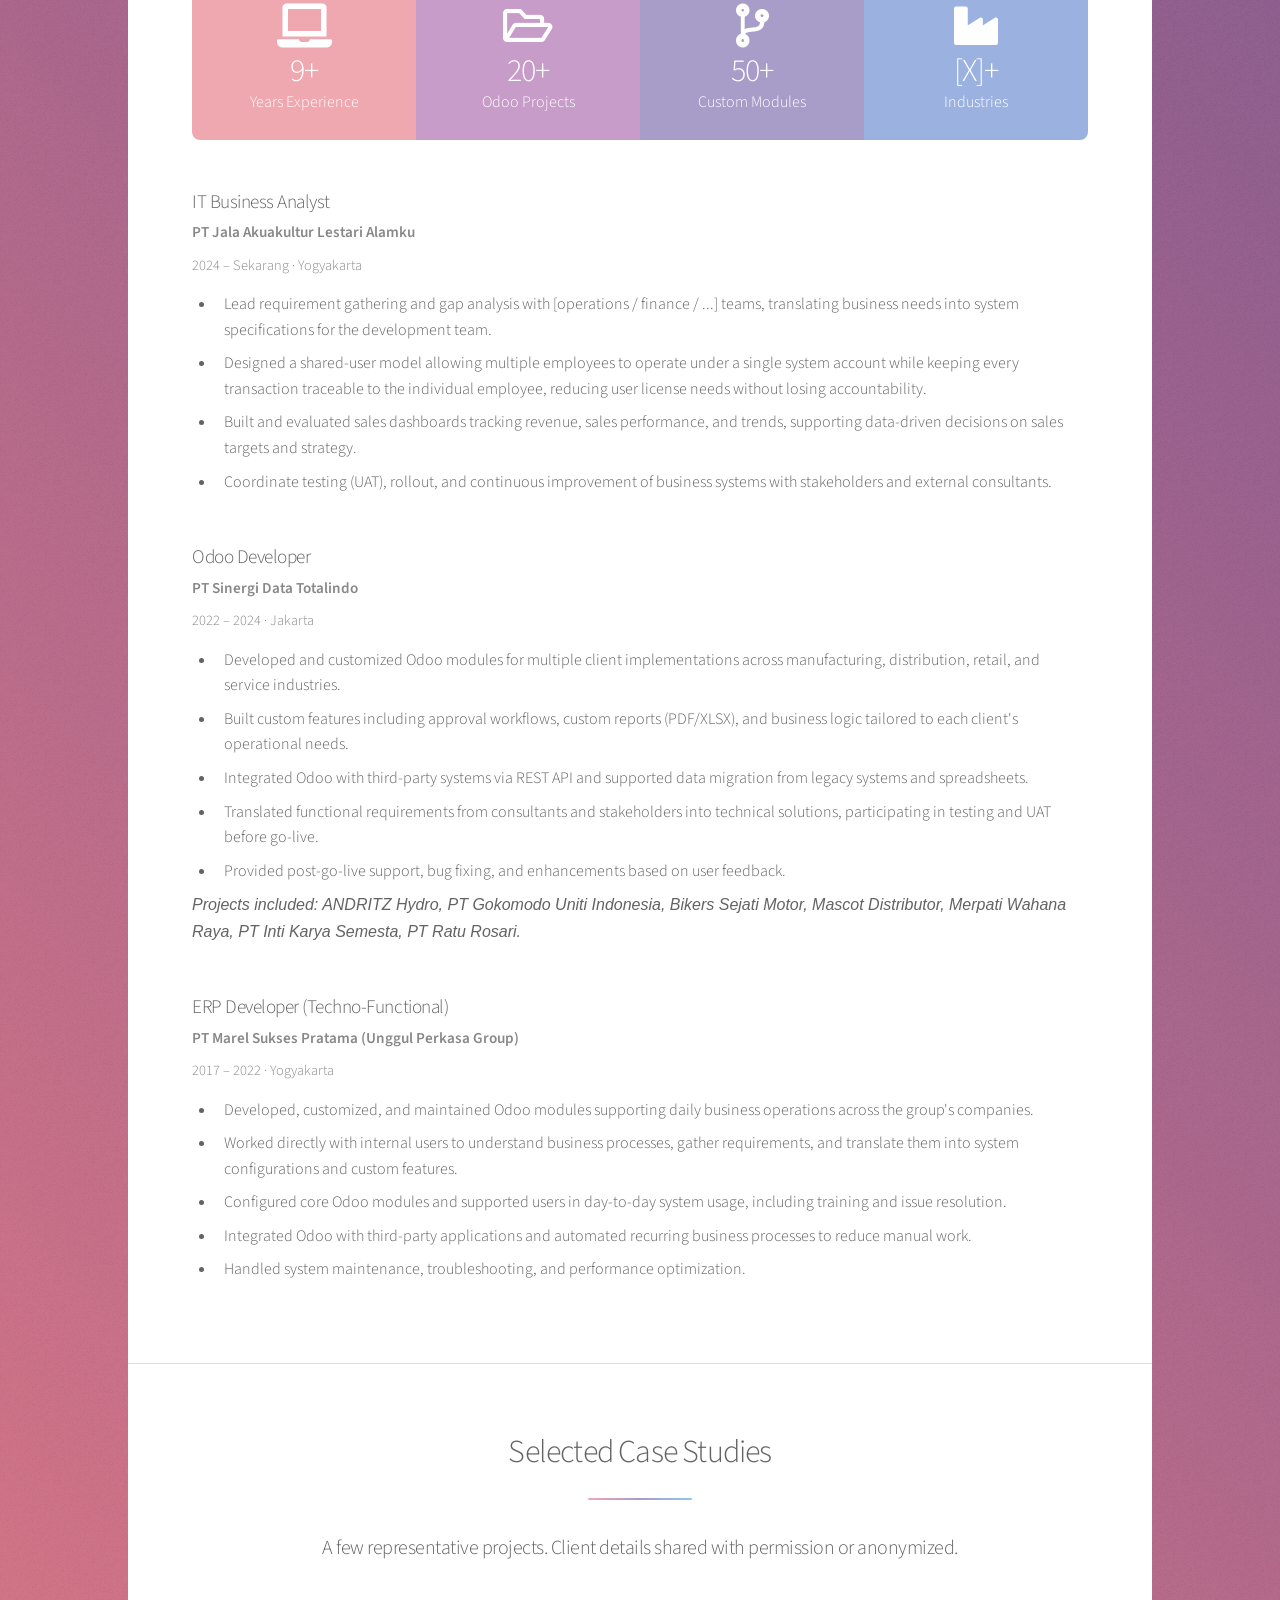
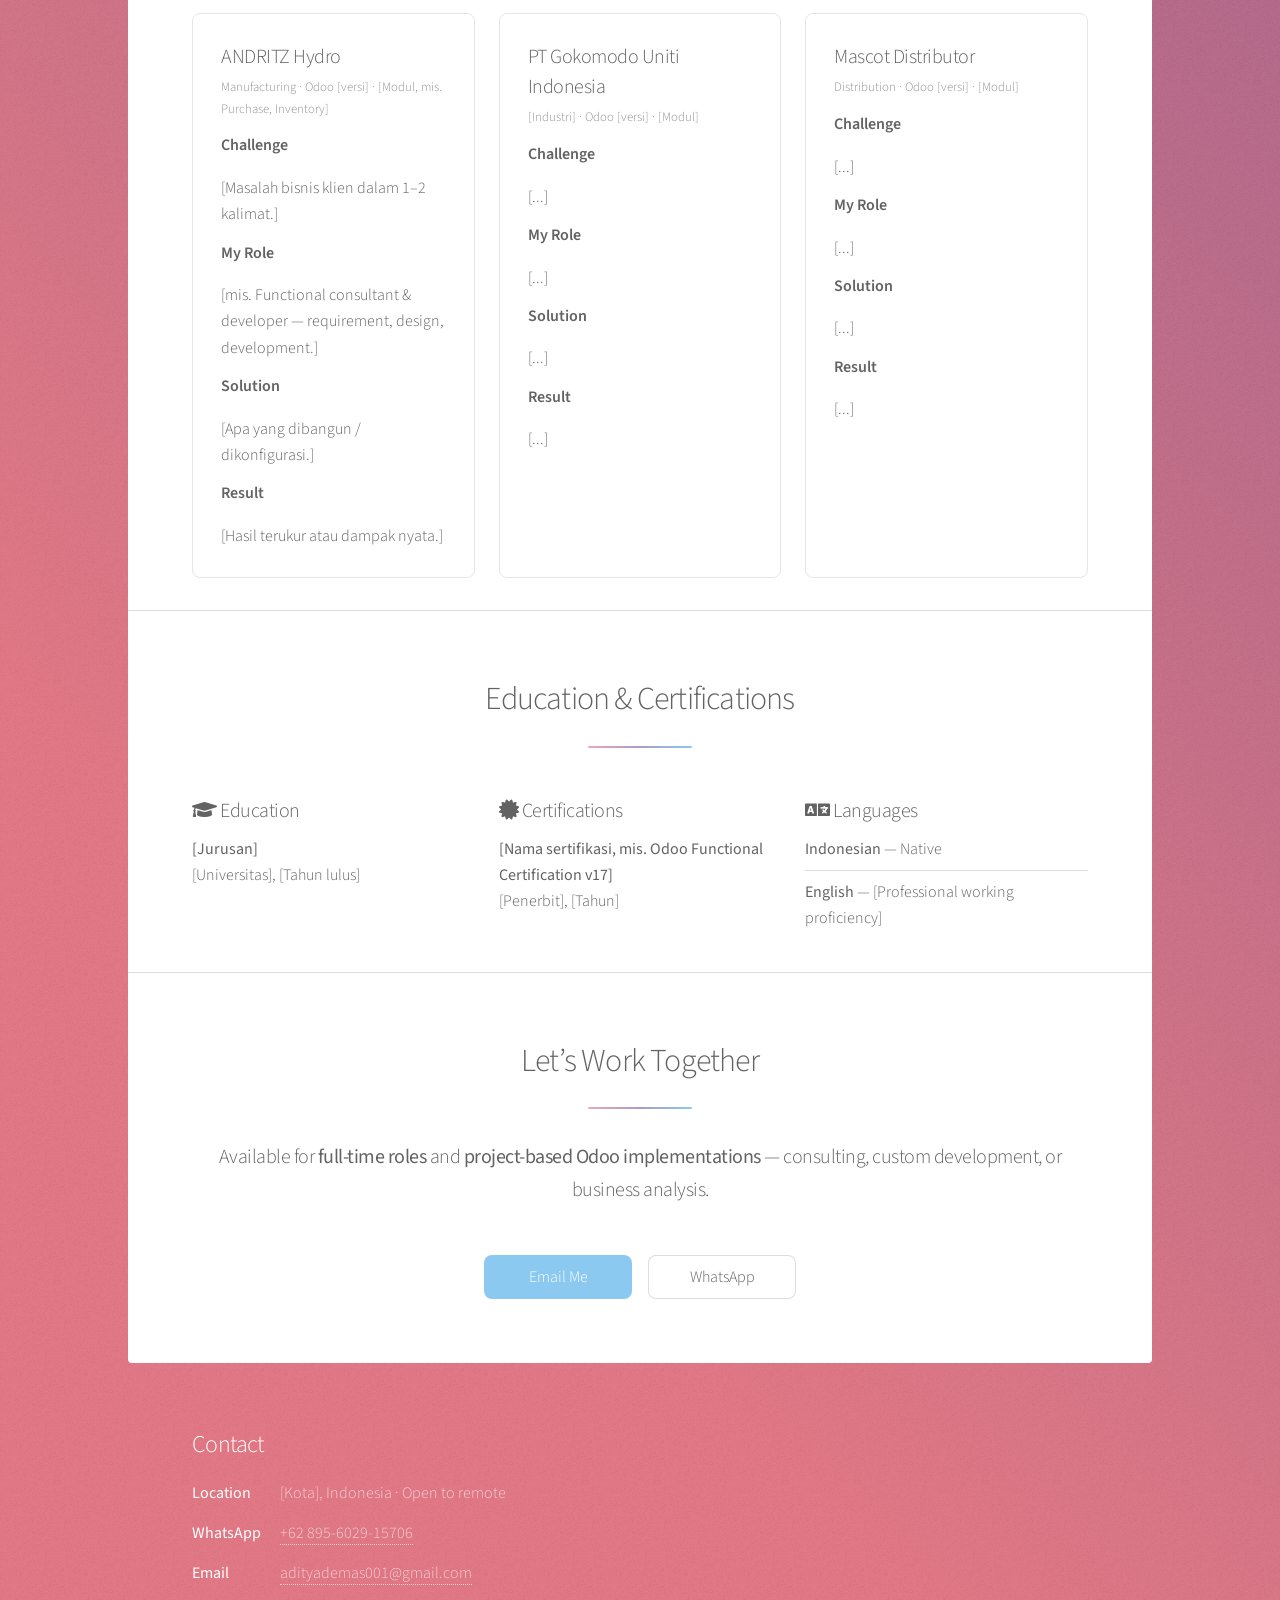
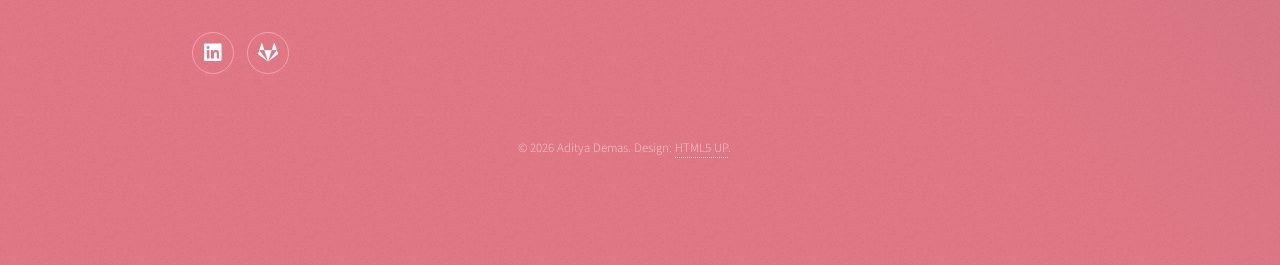
==== commit 1cb33cc8: "up" ====
--- a/index.html
+++ b/index.html
@@ -305,51 +305,54 @@
 						<h3>IT Business Analyst</h3>
 						<span class="company">PT Jala Akuakultur Lestari Alamku</span>
 						<!-- TODO: isi periode & lokasi -->
-						<span class="meta">[Bulan Tahun] – Present · [Kota / Remote]</span>
+						<span class="meta">2024 – Sekarang · Yogyakarta</span>
 						<!-- TODO: ganti [..] dengan data nyata, hapus poin yang tidak relevan -->
 						<ul>
 							<li>Lead requirement gathering and gap analysis with [operations / finance / ...]
 								teams, translating business needs into system specifications for the
 								development team.</li>
-							<li>Designed [nama solusi/fitur], resulting in [hasil terukur, mis. waktu proses
-								turun dari X ke Y].</li>
-							<li>Built and evaluated dashboards for [area], supporting data-driven decisions on
-								[topik].</li>
+							<li>Designed a shared-user model allowing multiple employees to operate under a single
+								system account while keeping every transaction traceable to the individual employee,
+								reducing user license needs without losing accountability.</li>
+							<li>Built and evaluated sales dashboards tracking revenue, sales performance, and trends,
+								supporting data-driven decisions on sales targets and strategy.</li>
 							<li>Coordinate testing (UAT), rollout, and continuous improvement of business
 								systems with stakeholders and external consultants.</li>
 						</ul>
 					</div>
 
 					<div class="experience-item">
-						<h3>ERP Consultant &amp; Odoo Developer</h3>
+						<h3>Odoo Developer</h3>
 						<span class="company">PT Sinergi Data Totalindo</span>
-						<span class="meta">[Bulan Tahun] – [Bulan Tahun] · [Kota]</span>
+						<span class="meta">2022 – 2024 · Jakarta</span>
 						<ul>
-							<li>Delivered [X]+ Odoo implementations end-to-end for clients in manufacturing,
-								distribution, retail, and services — from requirement workshops to go-live.</li>
-							<li>Developed [X]+ custom modules covering [approval workflows, integrations,
-								custom reports, ...].</li>
-							<li>Migrated data from [legacy system / Excel] into Odoo, including [master data,
-								opening balances, stock].</li>
-							<li>Trained [X]+ end users and wrote functional &amp; technical documentation for
-								each project.</li>
-							<li>Provided post-go-live support, troubleshooting, and enhancement requests.</li>
+							<li>Developed and customized Odoo modules for multiple client implementations across
+								manufacturing, distribution, retail, and service industries.</li>
+							<li>Built custom features including approval workflows, custom reports (PDF/XLSX),
+								and business logic tailored to each client's operational needs.</li>
+							<li>Integrated Odoo with third-party systems via REST API and supported data migration
+								from legacy systems and spreadsheets.</li>
+							<li>Translated functional requirements from consultants and stakeholders into
+								technical solutions, participating in testing and UAT before go-live.</li>
+							<li>Provided post-go-live support, bug fixing, and enhancements based on user feedback.</li>
 						</ul>
-						<p><em>Key clients: ANDRITZ Hydro, PT Gokomodo Uniti Indonesia, Bikers Sejati Motor,
-								Mascot Distributor, Merpati Wahana Raya, PT Inti Karya Semesta, PT Ratu Rosari
-								— see selected case studies below.</em></p>
+						<p><em>Projects included: ANDRITZ Hydro, PT Gokomodo Uniti Indonesia, Bikers Sejati Motor,
+								Mascot Distributor, Merpati Wahana Raya, PT Inti Karya Semesta, PT Ratu Rosari.</em></p>
 					</div>
 
 					<div class="experience-item">
-						<h3>ERP Developer</h3>
+						<h3>ERP Developer (Techno-Functional)</h3>
 						<span class="company">PT Marel Sukses Pratama (Unggul Perkasa Group)</span>
-						<span class="meta">[Bulan Tahun] – [Bulan Tahun] · [Kota]</span>
+						<span class="meta">2017 – 2022 · Yogyakarta</span>
 						<ul>
-							<li>Developed and maintained Odoo modules supporting [sales / inventory /
-								accounting] operations across [X] companies in the group.</li>
-							<li>Integrated Odoo with [nama sistem pihak ketiga] via REST API, removing
-								[manual double-entry / proses manual tertentu].</li>
-							<li>Automated [nama proses], reducing [waktu / error] by [X].</li>
+							<li>Developed, customized, and maintained Odoo modules supporting daily business
+								operations across the group's companies.</li>
+							<li>Worked directly with internal users to understand business processes, gather
+								requirements, and translate them into system configurations and custom features.</li>
+							<li>Configured core Odoo modules and supported users in day-to-day system usage,
+								including training and issue resolution.</li>
+							<li>Integrated Odoo with third-party applications and automated recurring
+								business processes to reduce manual work.</li>
 							<li>Handled system maintenance, troubleshooting, and performance optimization.</li>
 						</ul>
 					</div>
@@ -432,7 +435,8 @@
 					<div>
 						<h3><span class="icon solid fa-certificate"></span> Certifications</h3>
 						<ul class="alt">
-							<li><strong>[Nama sertifikasi, mis. Odoo Functional Certification v17]</strong><br />[Penerbit], [Tahun]</li>
+							<li><strong>[Nama sertifikasi, mis. Odoo Functional Certification
+									v17]</strong><br />[Penerbit], [Tahun]</li>
 						</ul>
 					</div>
 					<div>
@@ -474,7 +478,8 @@
 					<!-- TODO: kota memberi konteks zona waktu / onsite -->
 					<dd>[Kota], Indonesia · Open to remote</dd>
 					<dt>WhatsApp</dt>
-					<dd><a href="https://wa.me/62895602915706" target="_blank" rel="noopener">+62 895-6029-15706</a></dd>
+					<dd><a href="https://wa.me/62895602915706" target="_blank" rel="noopener">+62 895-6029-15706</a>
+					</dd>
 					<dt>Email</dt>
 					<dd><a href="mailto:adityademas001@gmail.com">adityademas001@gmail.com</a></dd>
 				</dl>
@@ -482,8 +487,8 @@
 					<li><a href="https://www.linkedin.com/in/demas-kristiawan-564075175"
 							class="icon brands fa-linkedin alt" target="_blank" rel="noopener"><span
 								class="label">LinkedIn</span></a></li>
-					<li><a href="https://gitlab.com/aditya_demas" class="icon brands fa-gitlab alt"
-							target="_blank" rel="noopener"><span class="label">GitLab</span></a></li>
+					<li><a href="https://gitlab.com/aditya_demas" class="icon brands fa-gitlab alt" target="_blank"
+							rel="noopener"><span class="label">GitLab</span></a></li>
 				</ul>
 			</section>
 			<p class="copyright">
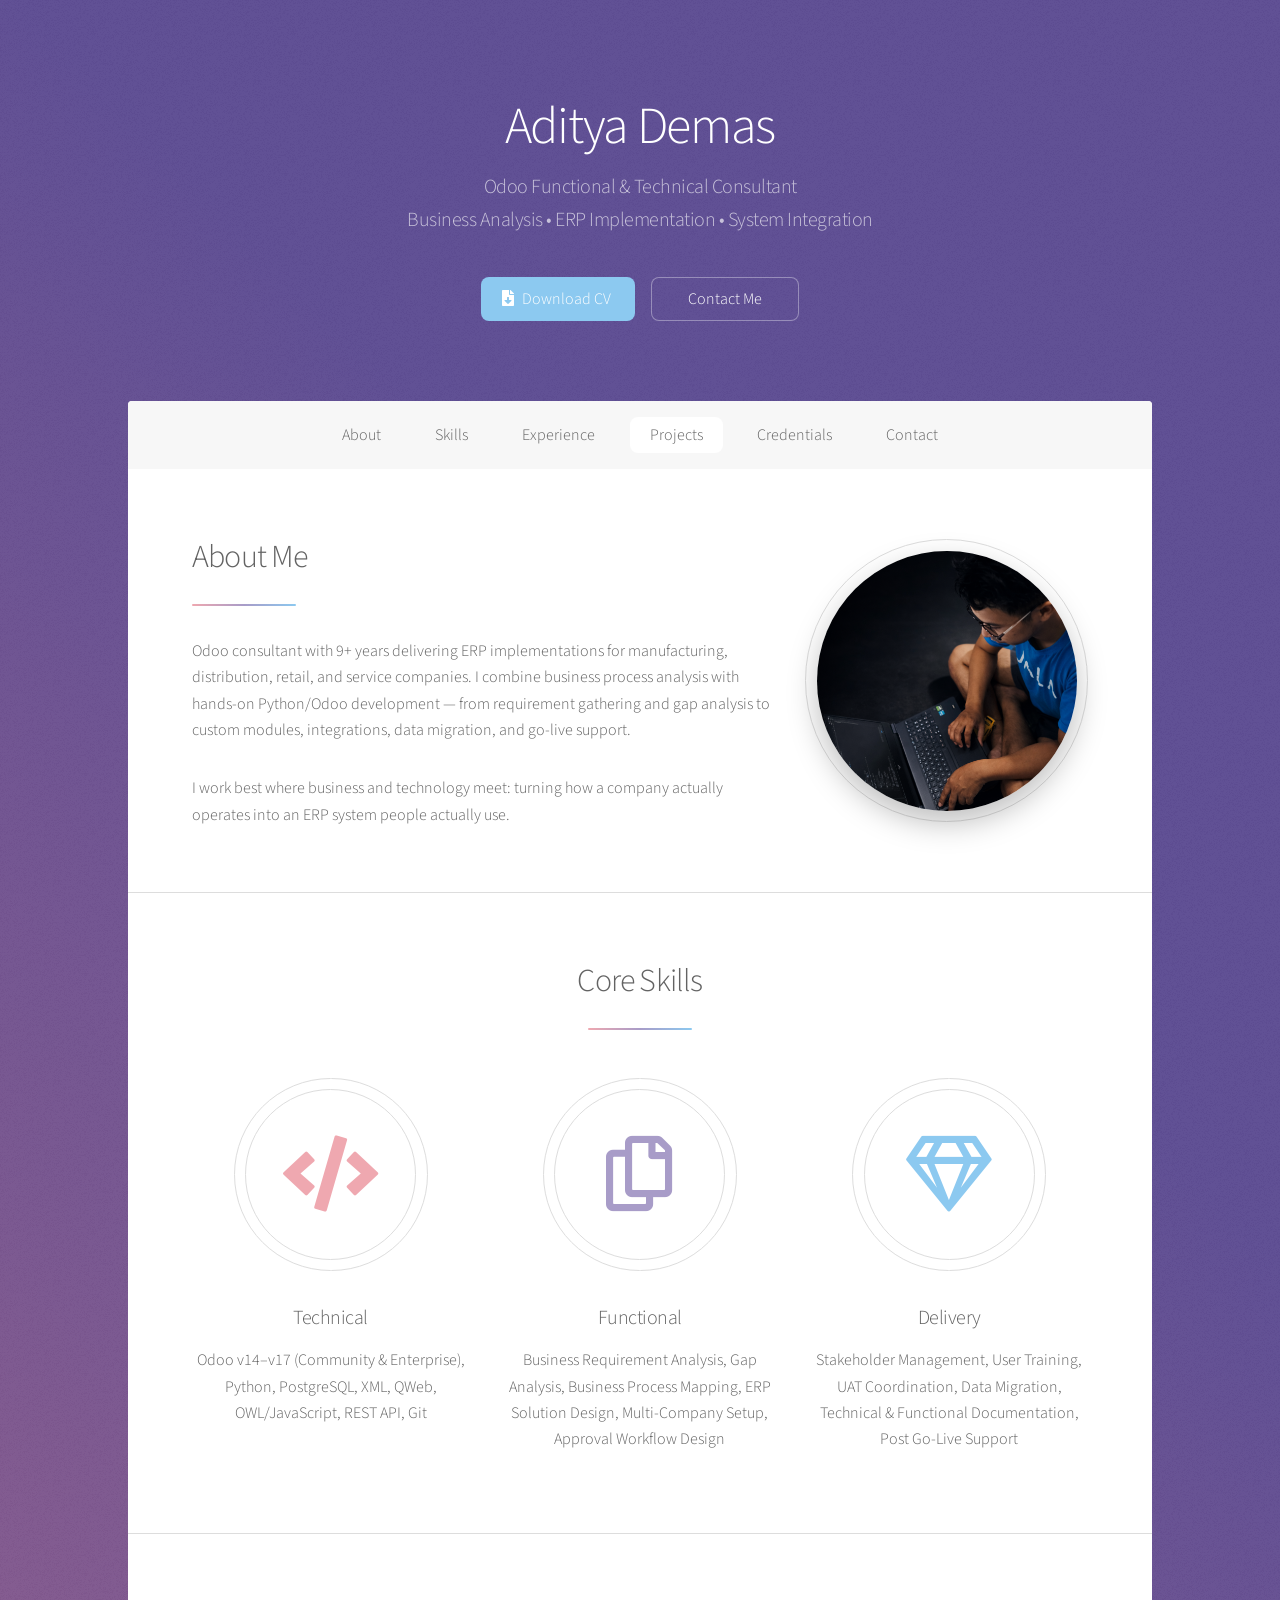
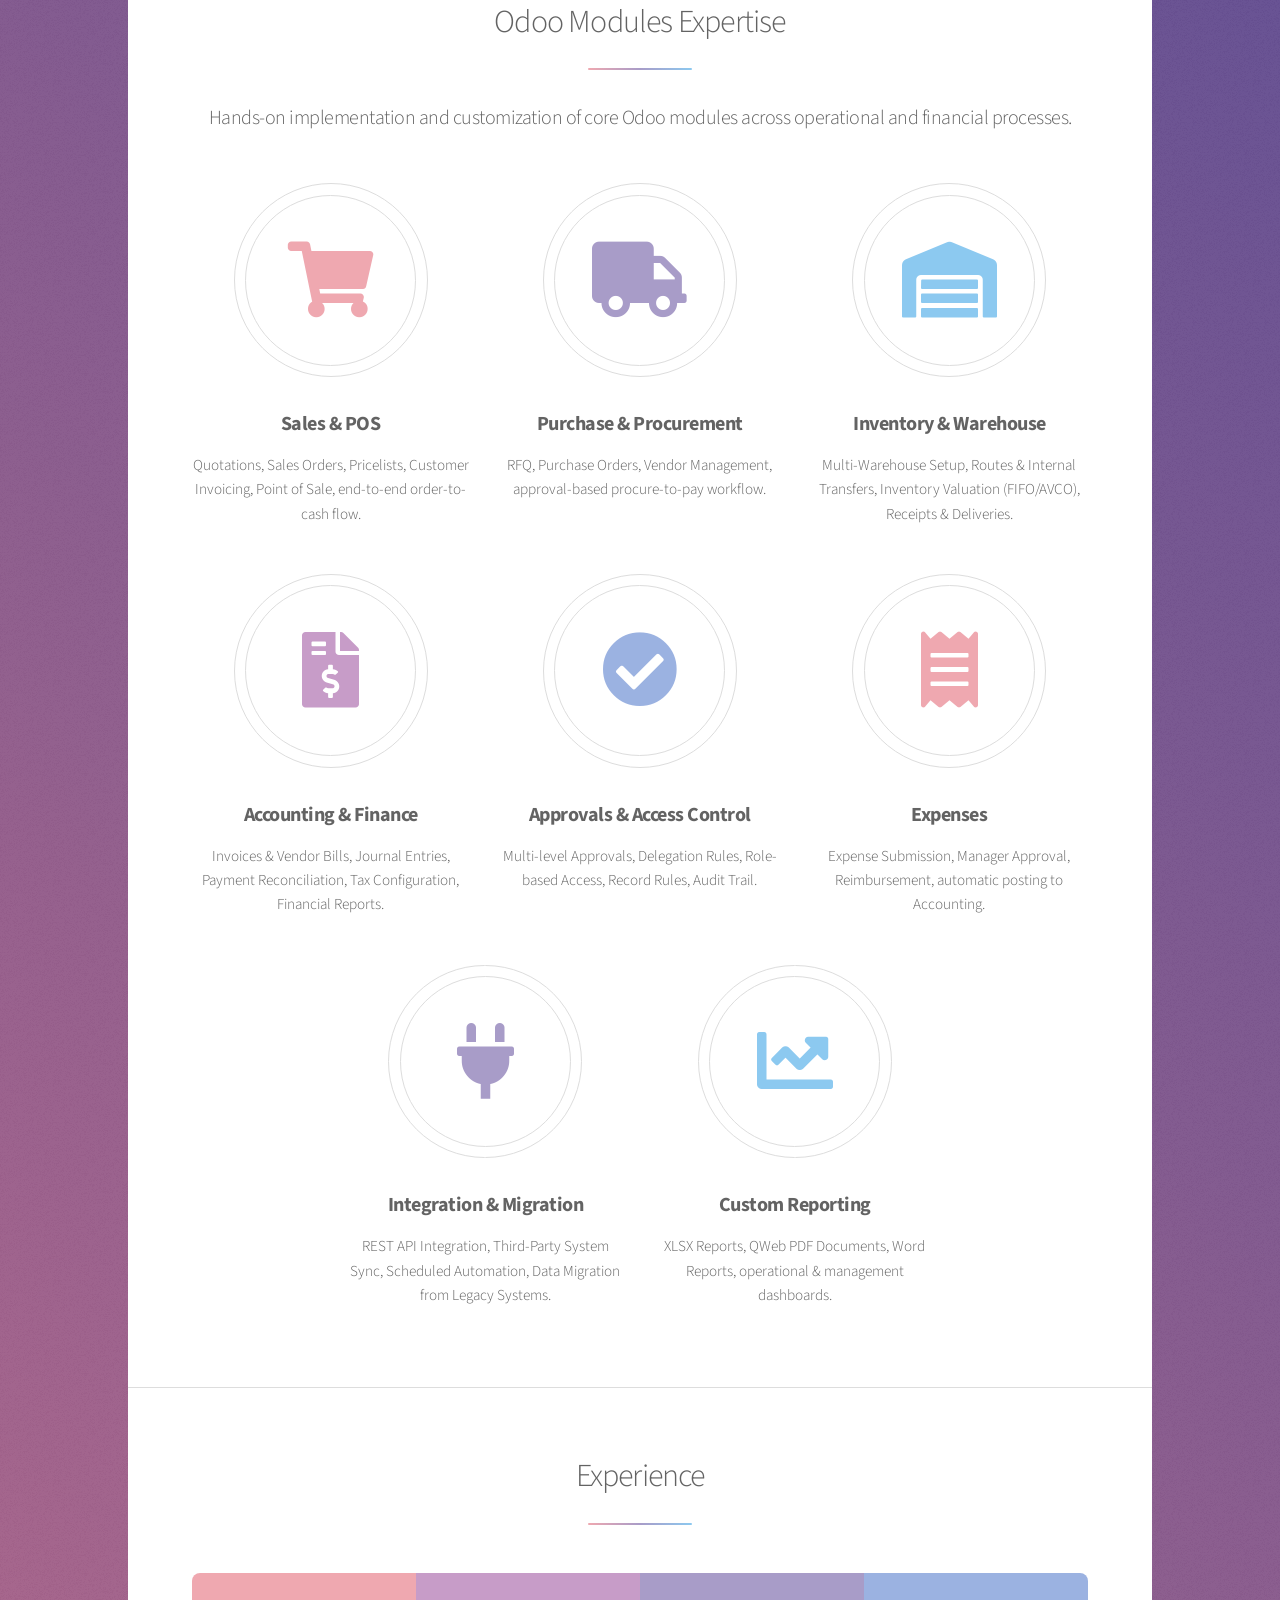
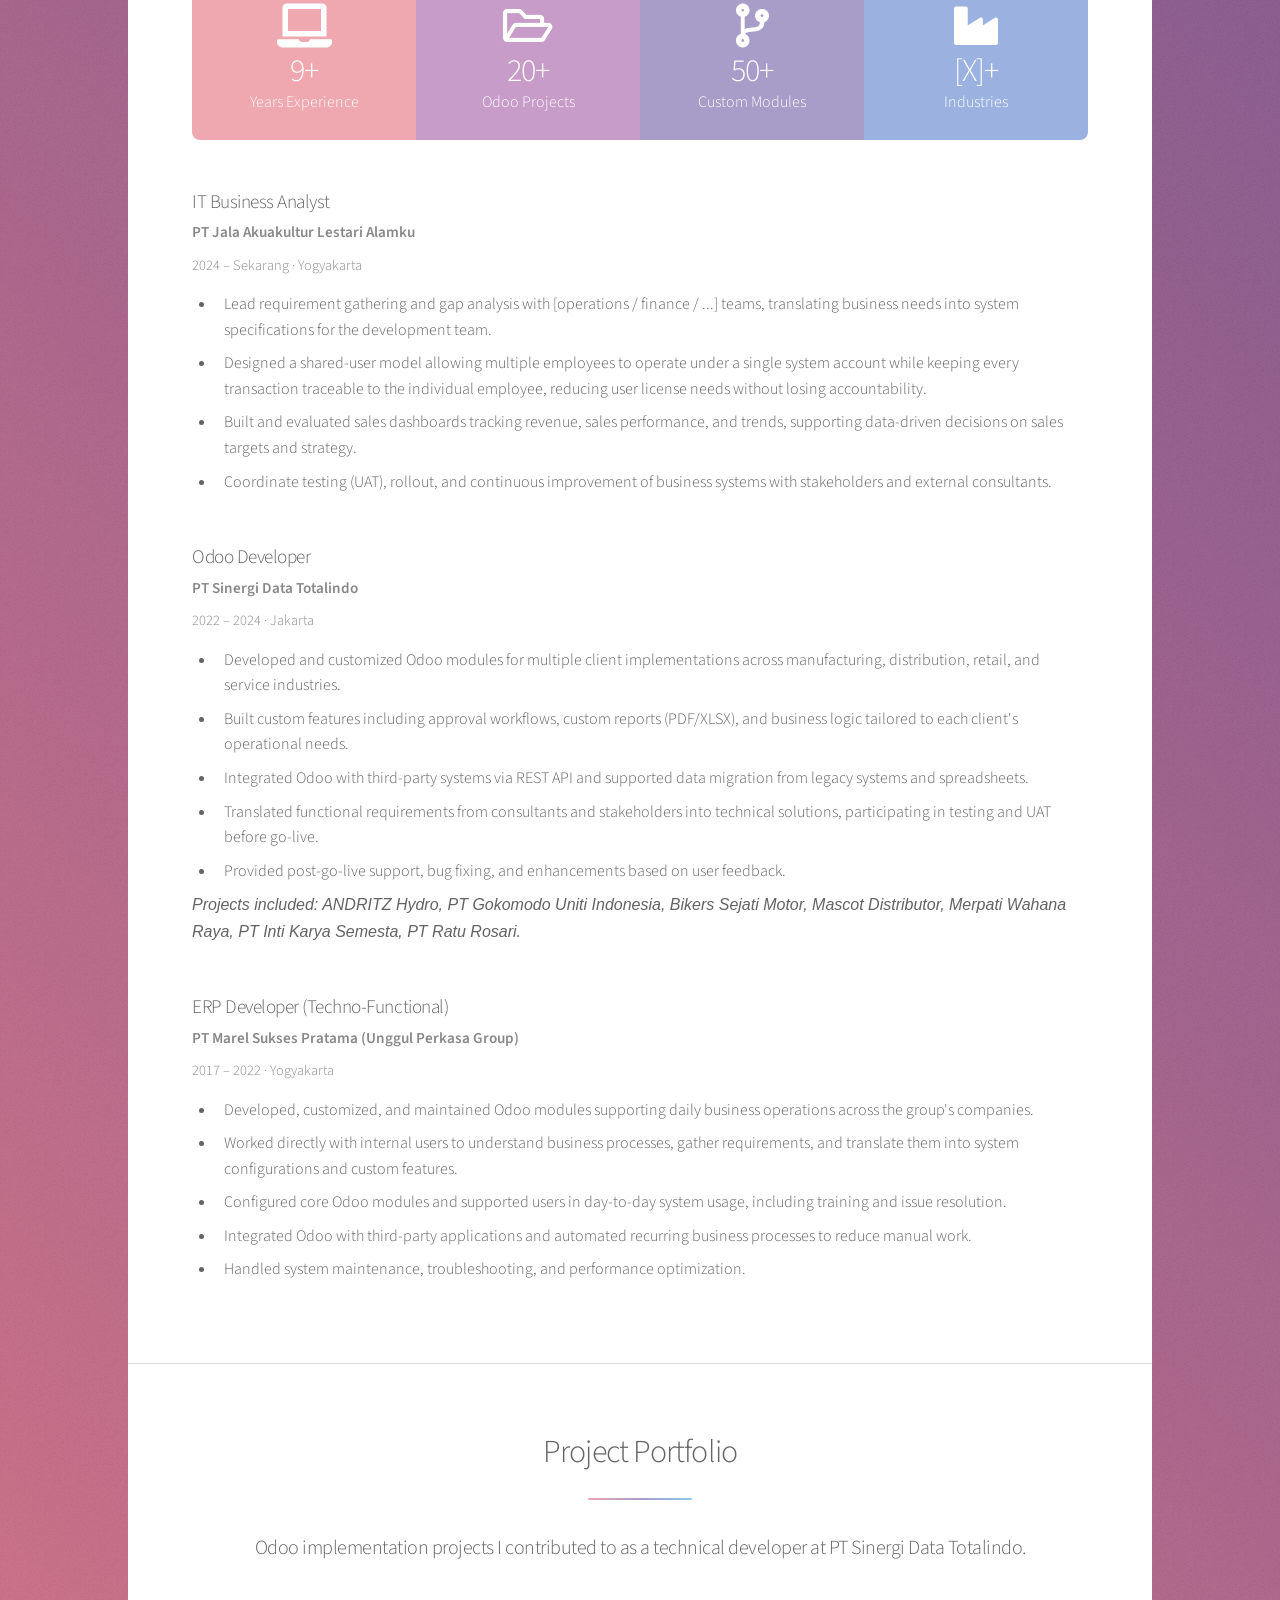
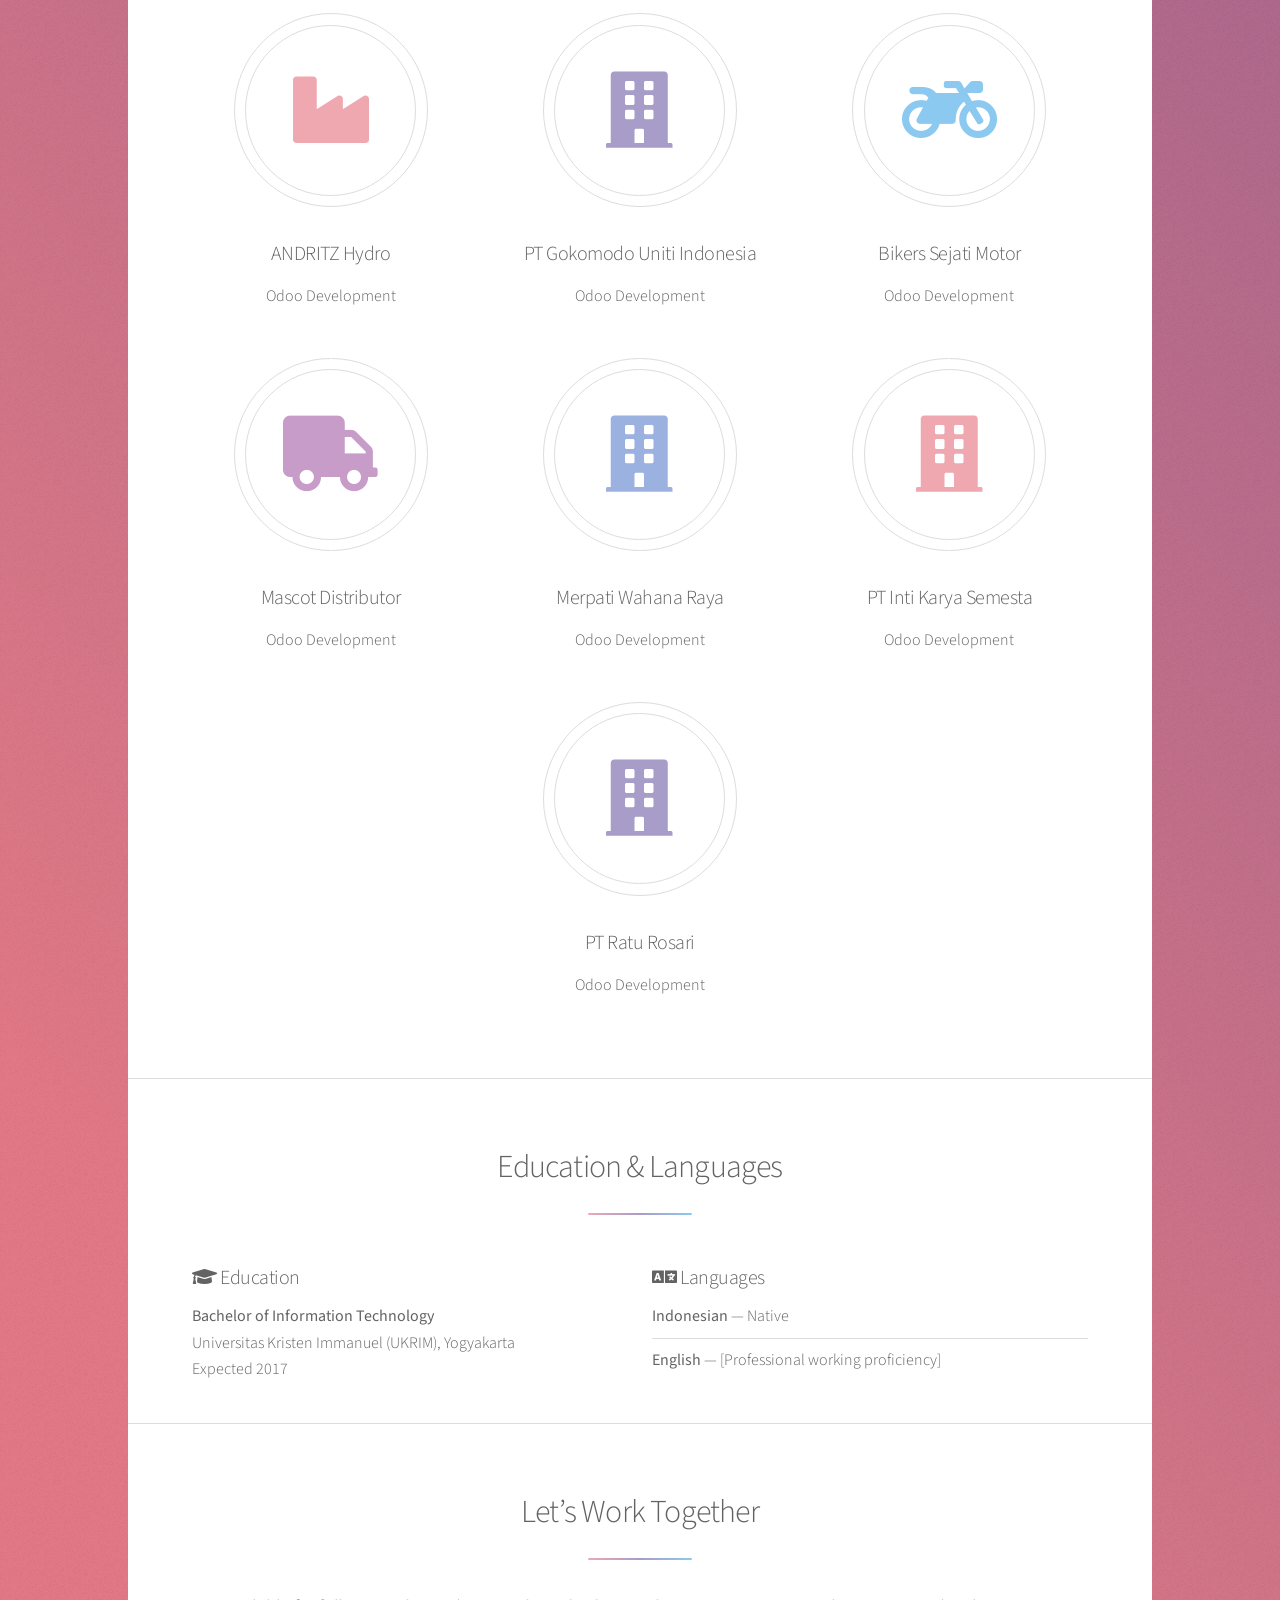
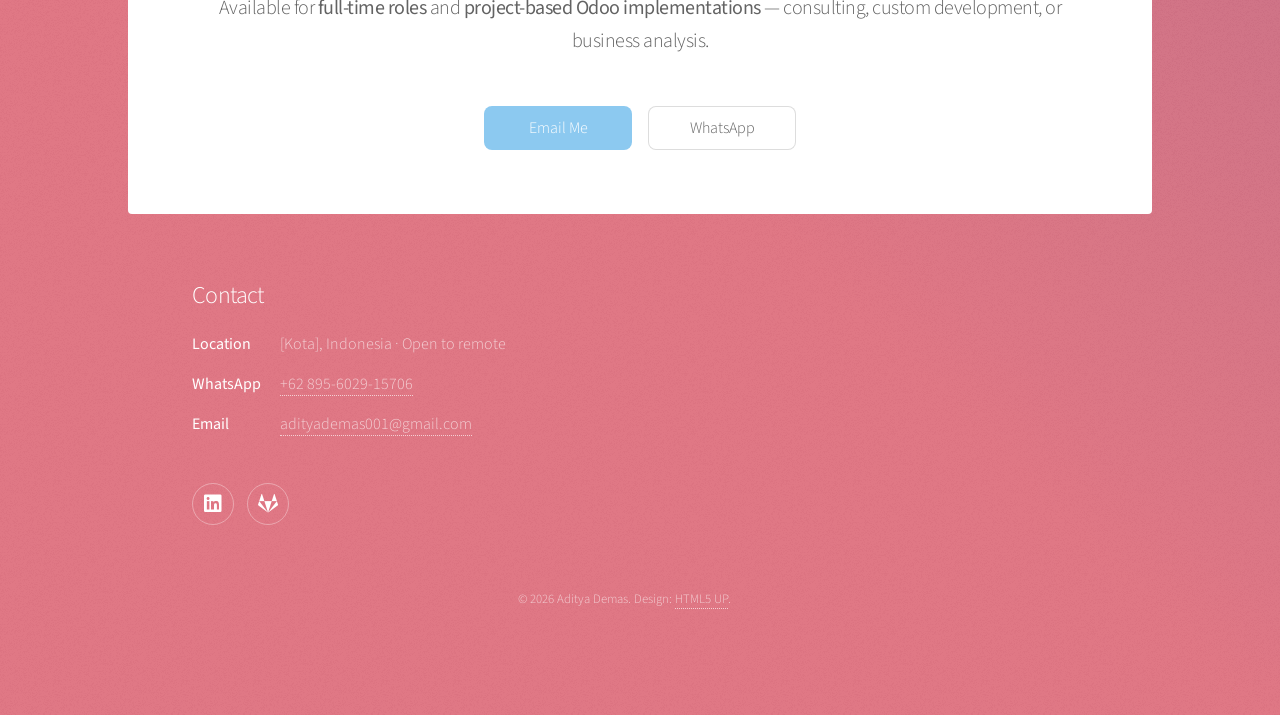
==== commit 2b0f4a5b: "up" ====
--- a/index.html
+++ b/index.html
@@ -363,80 +363,62 @@
 			<!-- Case Studies -->
 			<section id="projects" class="main special">
 				<header class="major">
-					<h2>Selected Case Studies</h2>
-					<p>A few representative projects. Client details shared with permission or anonymized.</p>
-				</header>
-
-				<!-- TODO: isi 3–4 proyek terbaik. Pastikan Anda boleh menyebut nama klien;
-				     kalau tidak, samarkan (mis. "Multinational hydropower manufacturer"). -->
-				<div class="case-studies">
-
-					<article class="case-study">
+					<h2>Project Portfolio</h2>
+					<p>Odoo implementation projects I contributed to as a technical developer
+						at PT Sinergi Data Totalindo.</p>
+				</header>
+
+				<ul class="features">
+					<li>
+						<span class="icon solid major style1 fa-industry"></span>
 						<h3>ANDRITZ Hydro</h3>
-						<span class="tags">Manufacturing · Odoo [versi] · [Modul, mis. Purchase, Inventory]</span>
-						<dl>
-							<dt>Challenge</dt>
-							<dd>[Masalah bisnis klien dalam 1–2 kalimat.]</dd>
-							<dt>My Role</dt>
-							<dd>[mis. Functional consultant &amp; developer — requirement, design, development.]</dd>
-							<dt>Solution</dt>
-							<dd>[Apa yang dibangun / dikonfigurasi.]</dd>
-							<dt>Result</dt>
-							<dd>[Hasil terukur atau dampak nyata.]</dd>
-						</dl>
-					</article>
-
-					<article class="case-study">
+						<p>Odoo Development</p>
+					</li>
+					<li>
+						<span class="icon solid major style3 fa-building"></span>
 						<h3>PT Gokomodo Uniti Indonesia</h3>
-						<span class="tags">[Industri] · Odoo [versi] · [Modul]</span>
-						<dl>
-							<dt>Challenge</dt>
-							<dd>[...]</dd>
-							<dt>My Role</dt>
-							<dd>[...]</dd>
-							<dt>Solution</dt>
-							<dd>[...]</dd>
-							<dt>Result</dt>
-							<dd>[...]</dd>
-						</dl>
-					</article>
-
-					<article class="case-study">
+						<p>Odoo Development</p>
+					</li>
+					<li>
+						<span class="icon solid major style5 fa-motorcycle"></span>
+						<h3>Bikers Sejati Motor</h3>
+						<p>Odoo Development</p>
+					</li>
+					<li>
+						<span class="icon solid major style2 fa-truck"></span>
 						<h3>Mascot Distributor</h3>
-						<span class="tags">Distribution · Odoo [versi] · [Modul]</span>
-						<dl>
-							<dt>Challenge</dt>
-							<dd>[...]</dd>
-							<dt>My Role</dt>
-							<dd>[...]</dd>
-							<dt>Solution</dt>
-							<dd>[...]</dd>
-							<dt>Result</dt>
-							<dd>[...]</dd>
-						</dl>
-					</article>
-
-				</div>
+						<p>Odoo Development</p>
+					</li>
+					<li>
+						<span class="icon solid major style4 fa-building"></span>
+						<h3>Merpati Wahana Raya</h3>
+						<p>Odoo Development</p>
+					</li>
+					<li>
+						<span class="icon solid major style1 fa-building"></span>
+						<h3>PT Inti Karya Semesta</h3>
+						<p>Odoo Development</p>
+					</li>
+					<li>
+						<span class="icon solid major style3 fa-building"></span>
+						<h3>PT Ratu Rosari</h3>
+						<p>Odoo Development</p>
+					</li>
+				</ul>
 			</section>
 
 			<!-- Credentials -->
 			<section id="credentials" class="main special">
 				<header class="major">
-					<h2>Education &amp; Certifications</h2>
-				</header>
-				<!-- TODO: isi atau hapus blok yang tidak ada -->
+					<h2>Education &amp; Languages</h2>
+				</header>
 				<div class="credentials">
 					<div>
 						<h3><span class="icon solid fa-graduation-cap"></span> Education</h3>
 						<ul class="alt">
-							<li><strong>[Jurusan]</strong><br />[Universitas], [Tahun lulus]</li>
-						</ul>
-					</div>
-					<div>
-						<h3><span class="icon solid fa-certificate"></span> Certifications</h3>
-						<ul class="alt">
-							<li><strong>[Nama sertifikasi, mis. Odoo Functional Certification
-									v17]</strong><br />[Penerbit], [Tahun]</li>
+							<li><strong>Bachelor of Information Technology</strong><br />
+								Universitas Kristen Immanuel (UKRIM), Yogyakarta<br />
+								Expected 2017</li>
 						</ul>
 					</div>
 					<div>
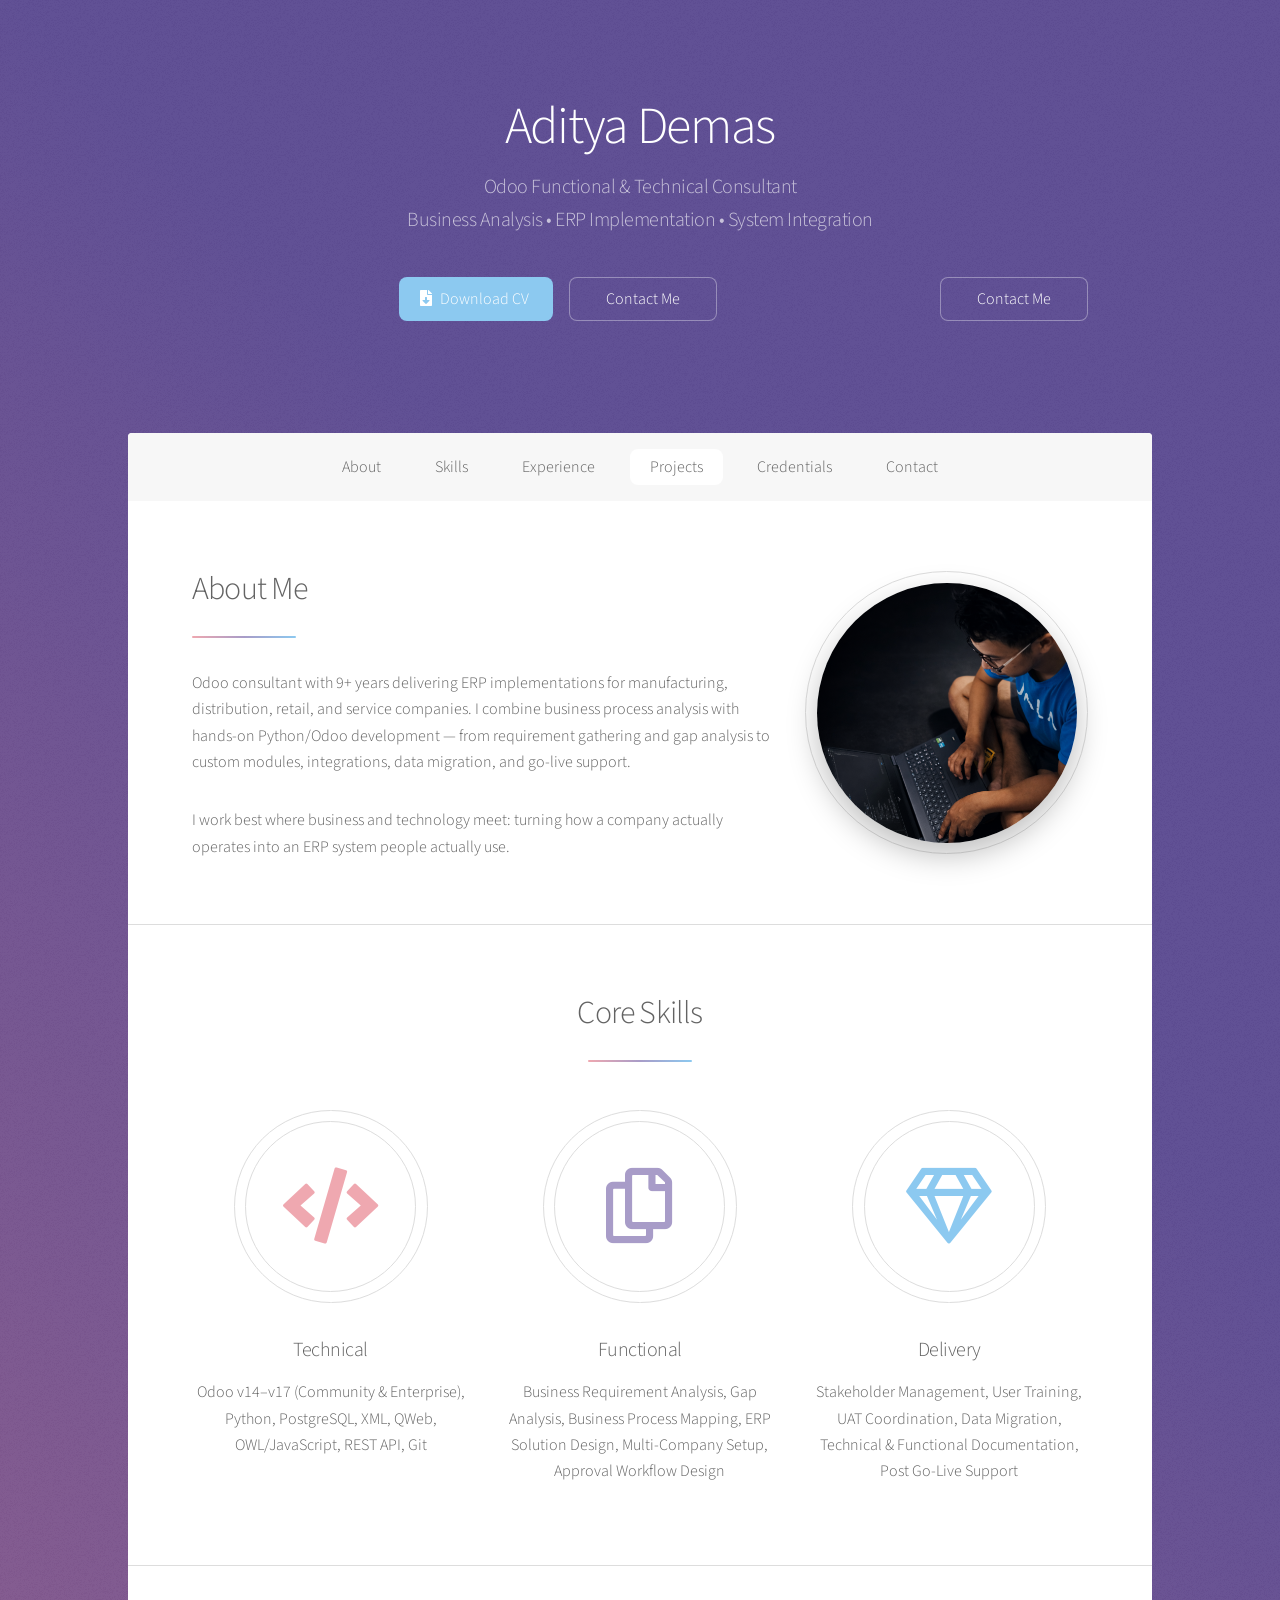
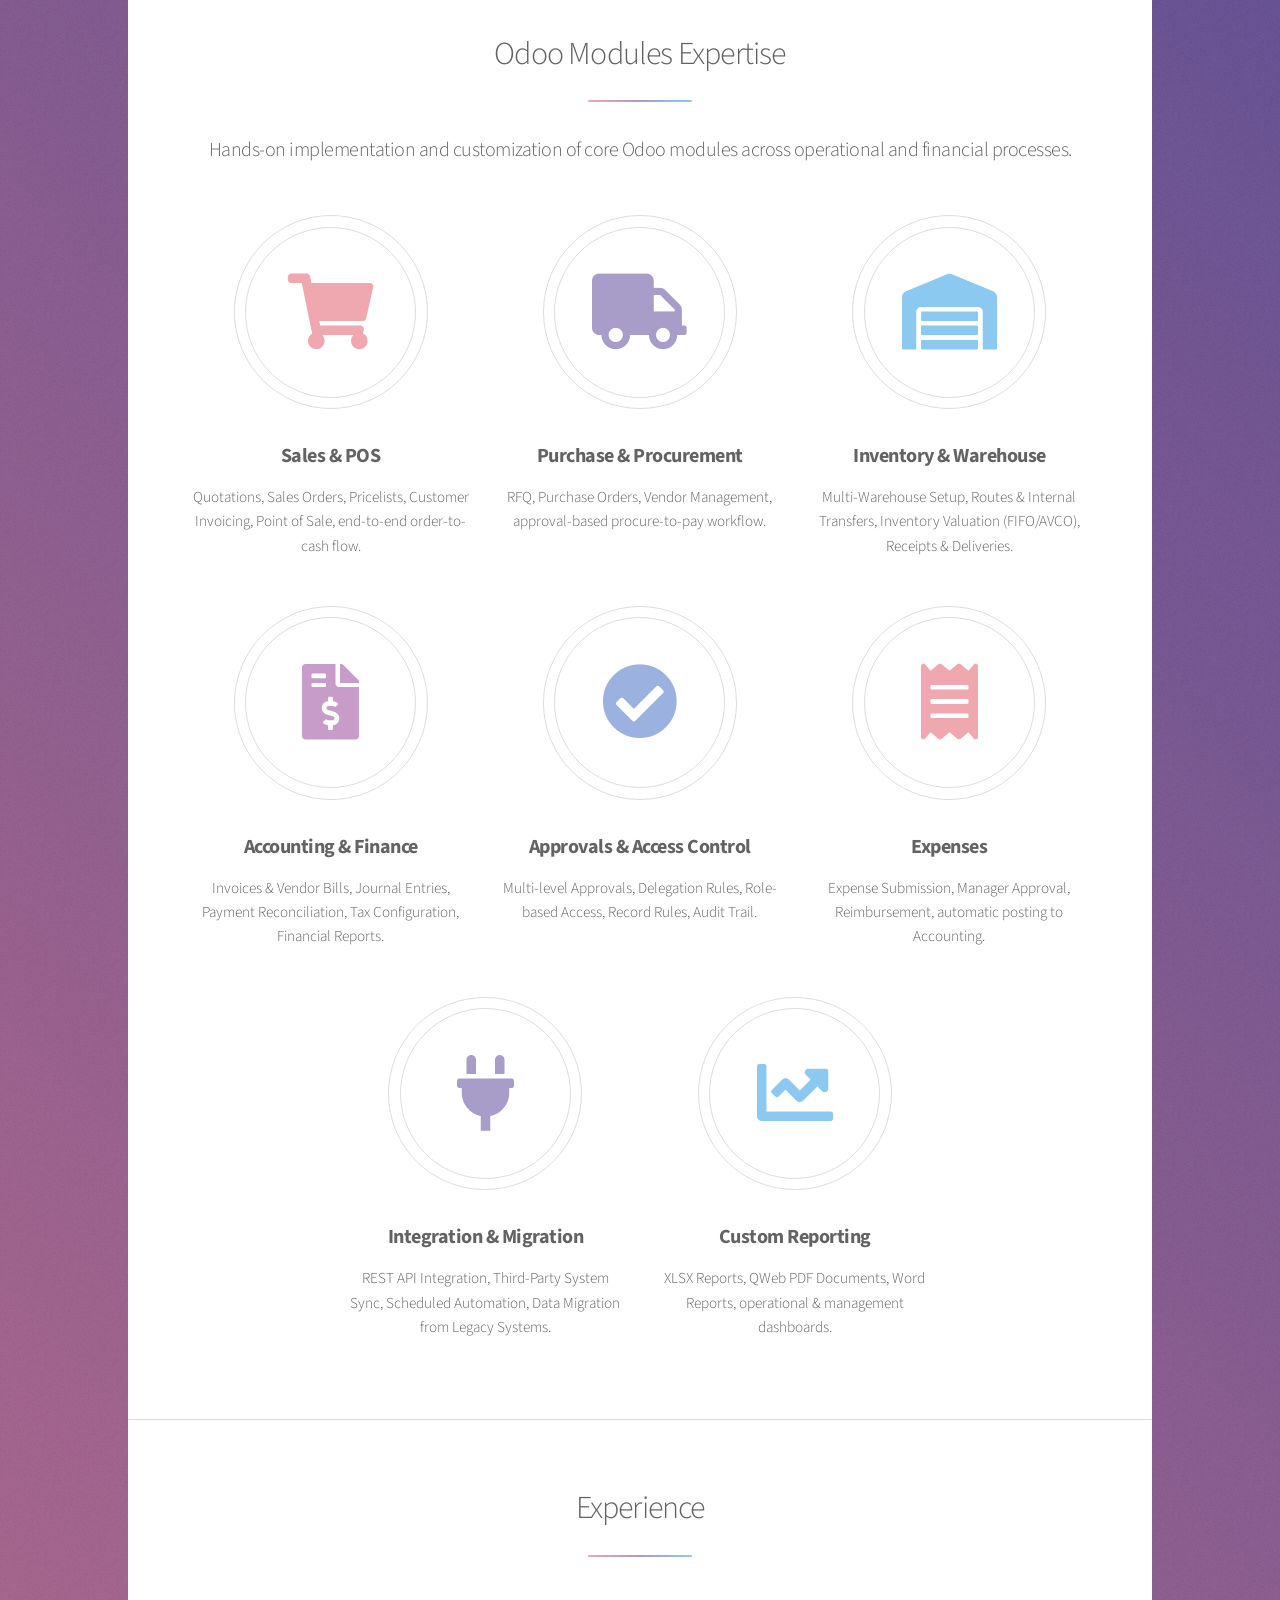
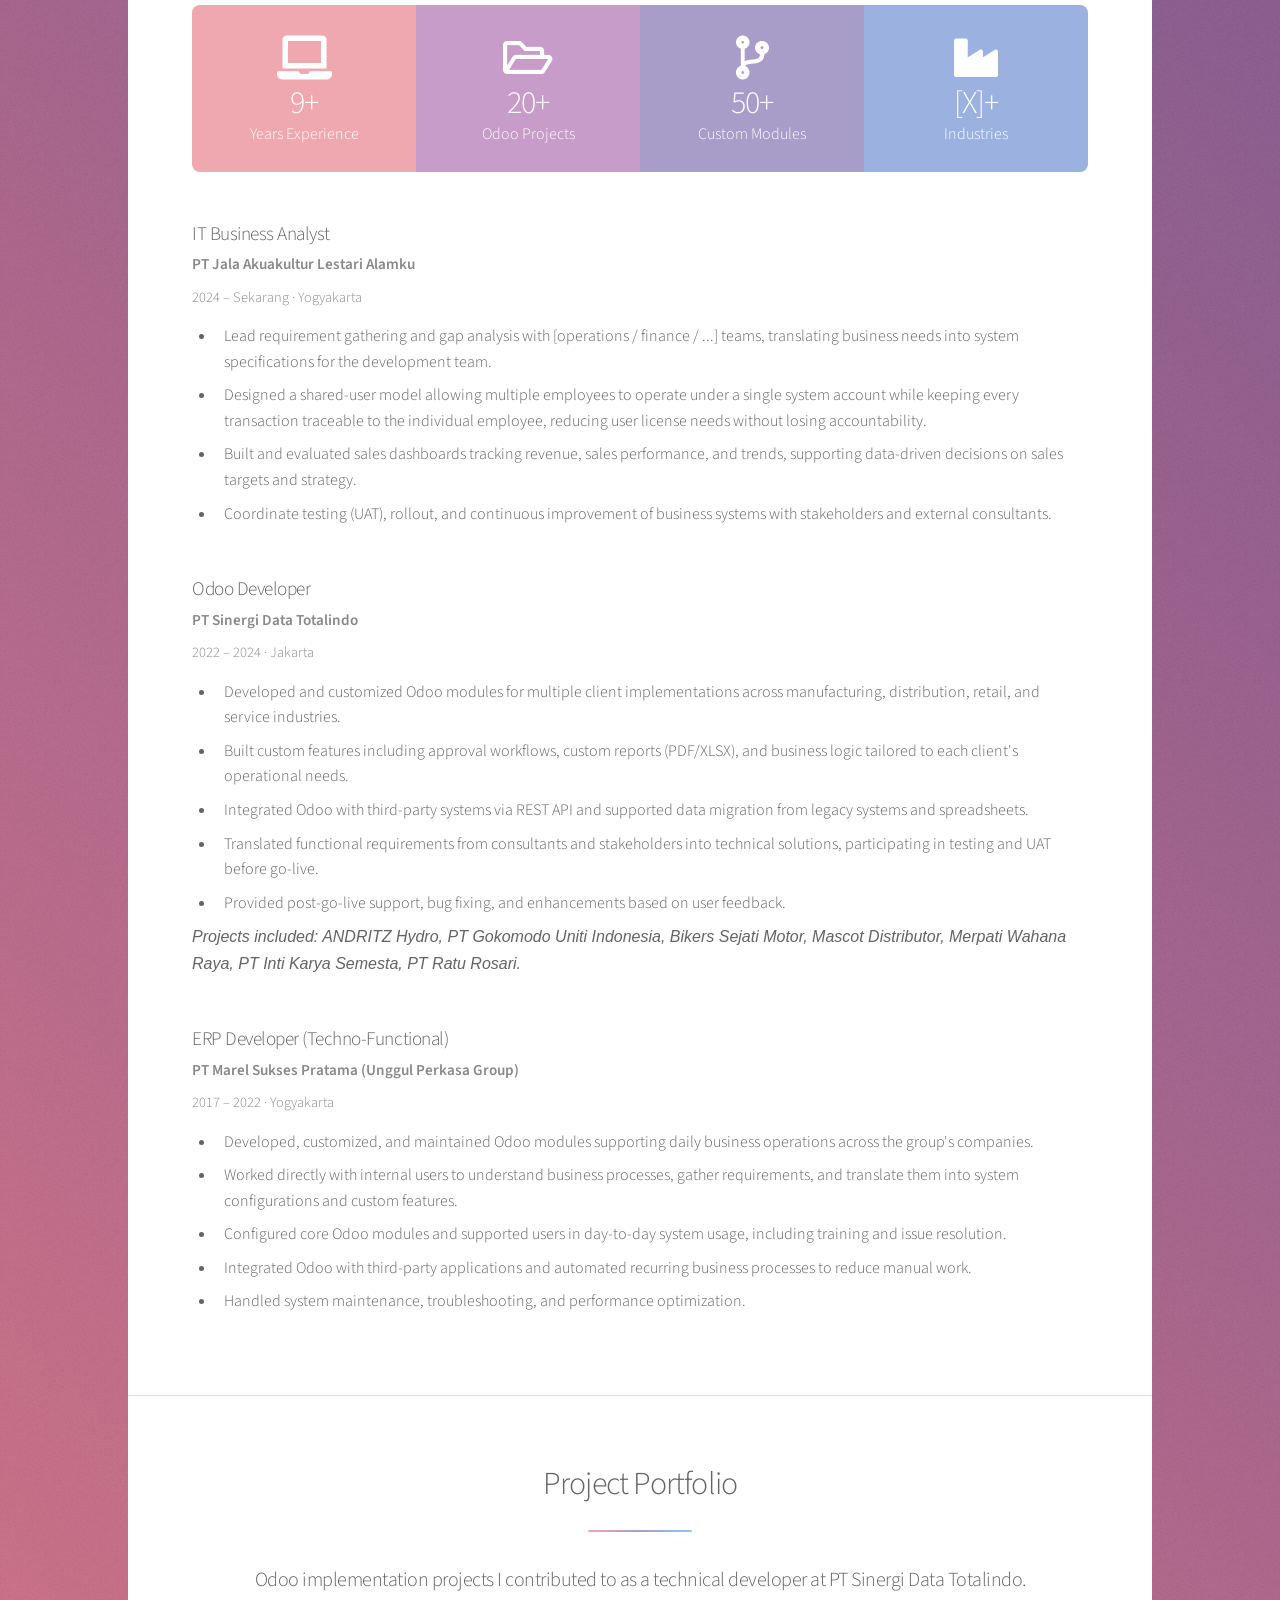
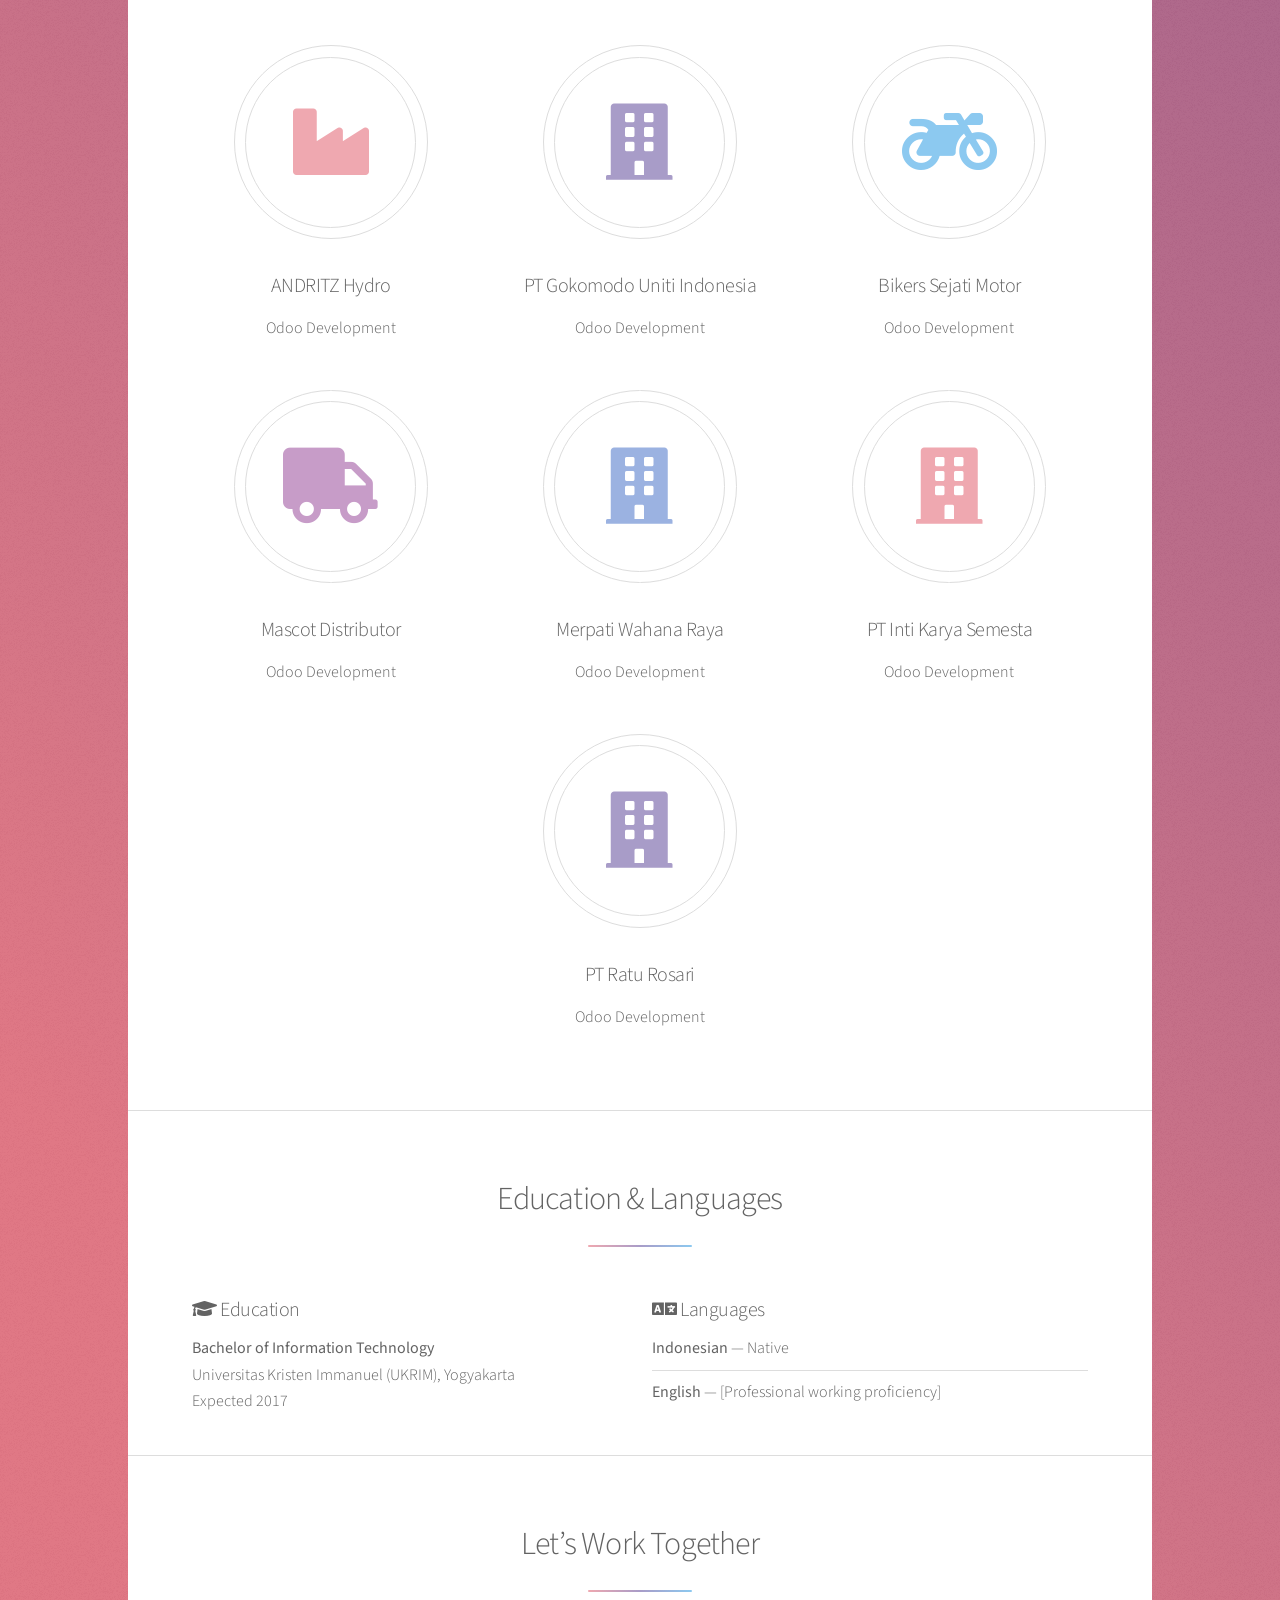
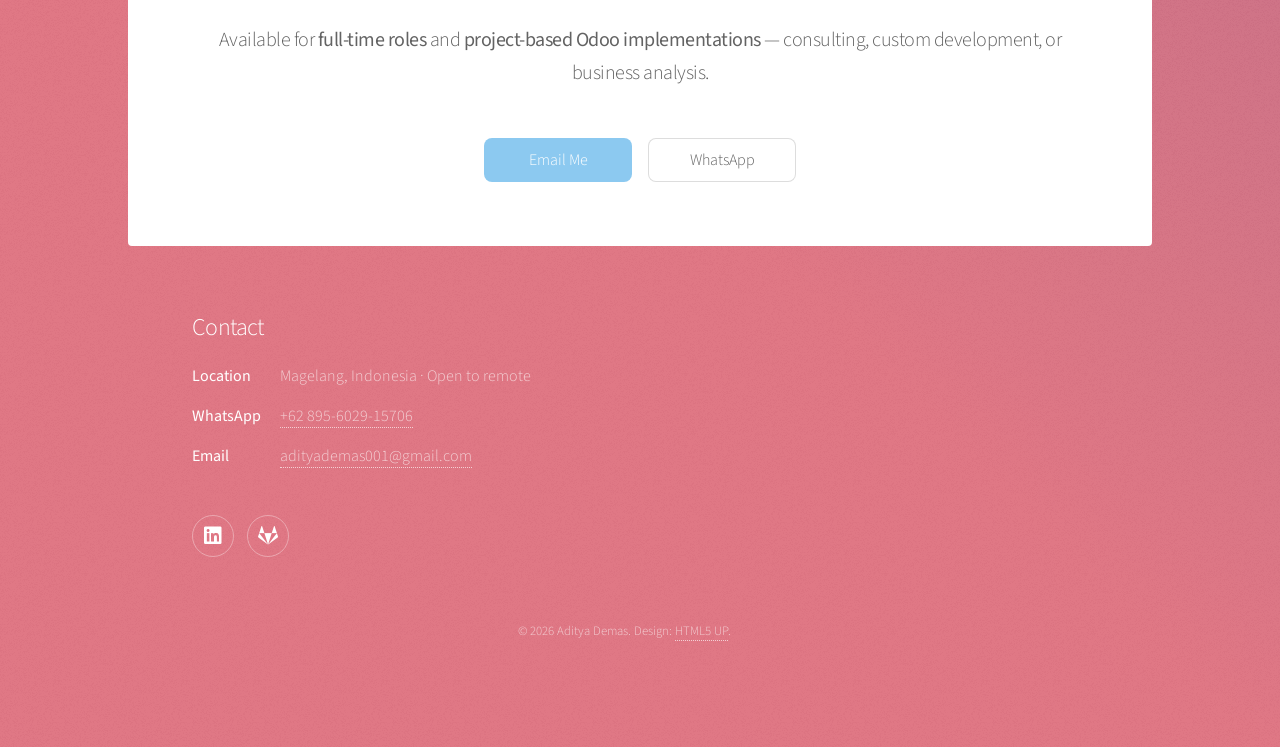
==== commit 7a15491a: "up" ====
--- a/index.html
+++ b/index.html
@@ -115,8 +115,11 @@
 				Business Analysis • ERP Implementation • System Integration</p>
 			<ul class="actions special">
 				<!-- TODO: upload CV ke folder files/ -->
-				<li><a href="files/CV-Aditya-Demas.pdf" class="button primary icon solid fa-file-download"
-						download>Download CV</a></li>
+				<ul class="actions special">
+					<li><a href="cv/CV-Aditya-Demas.pdf" class="button primary icon solid fa-file-download"
+							download="CV-Aditya-Demas.pdf">Download CV</a></li>
+					<li><a href="#contact" class="button">Contact Me</a></li>
+				</ul>
 				<li><a href="#contact" class="button">Contact Me</a></li>
 			</ul>
 		</header>
@@ -458,7 +461,7 @@
 				<dl class="alt">
 					<dt>Location</dt>
 					<!-- TODO: kota memberi konteks zona waktu / onsite -->
-					<dd>[Kota], Indonesia · Open to remote</dd>
+					<dd>Magelang, Indonesia · Open to remote</dd>
 					<dt>WhatsApp</dt>
 					<dd><a href="https://wa.me/62895602915706" target="_blank" rel="noopener">+62 895-6029-15706</a>
 					</dd>
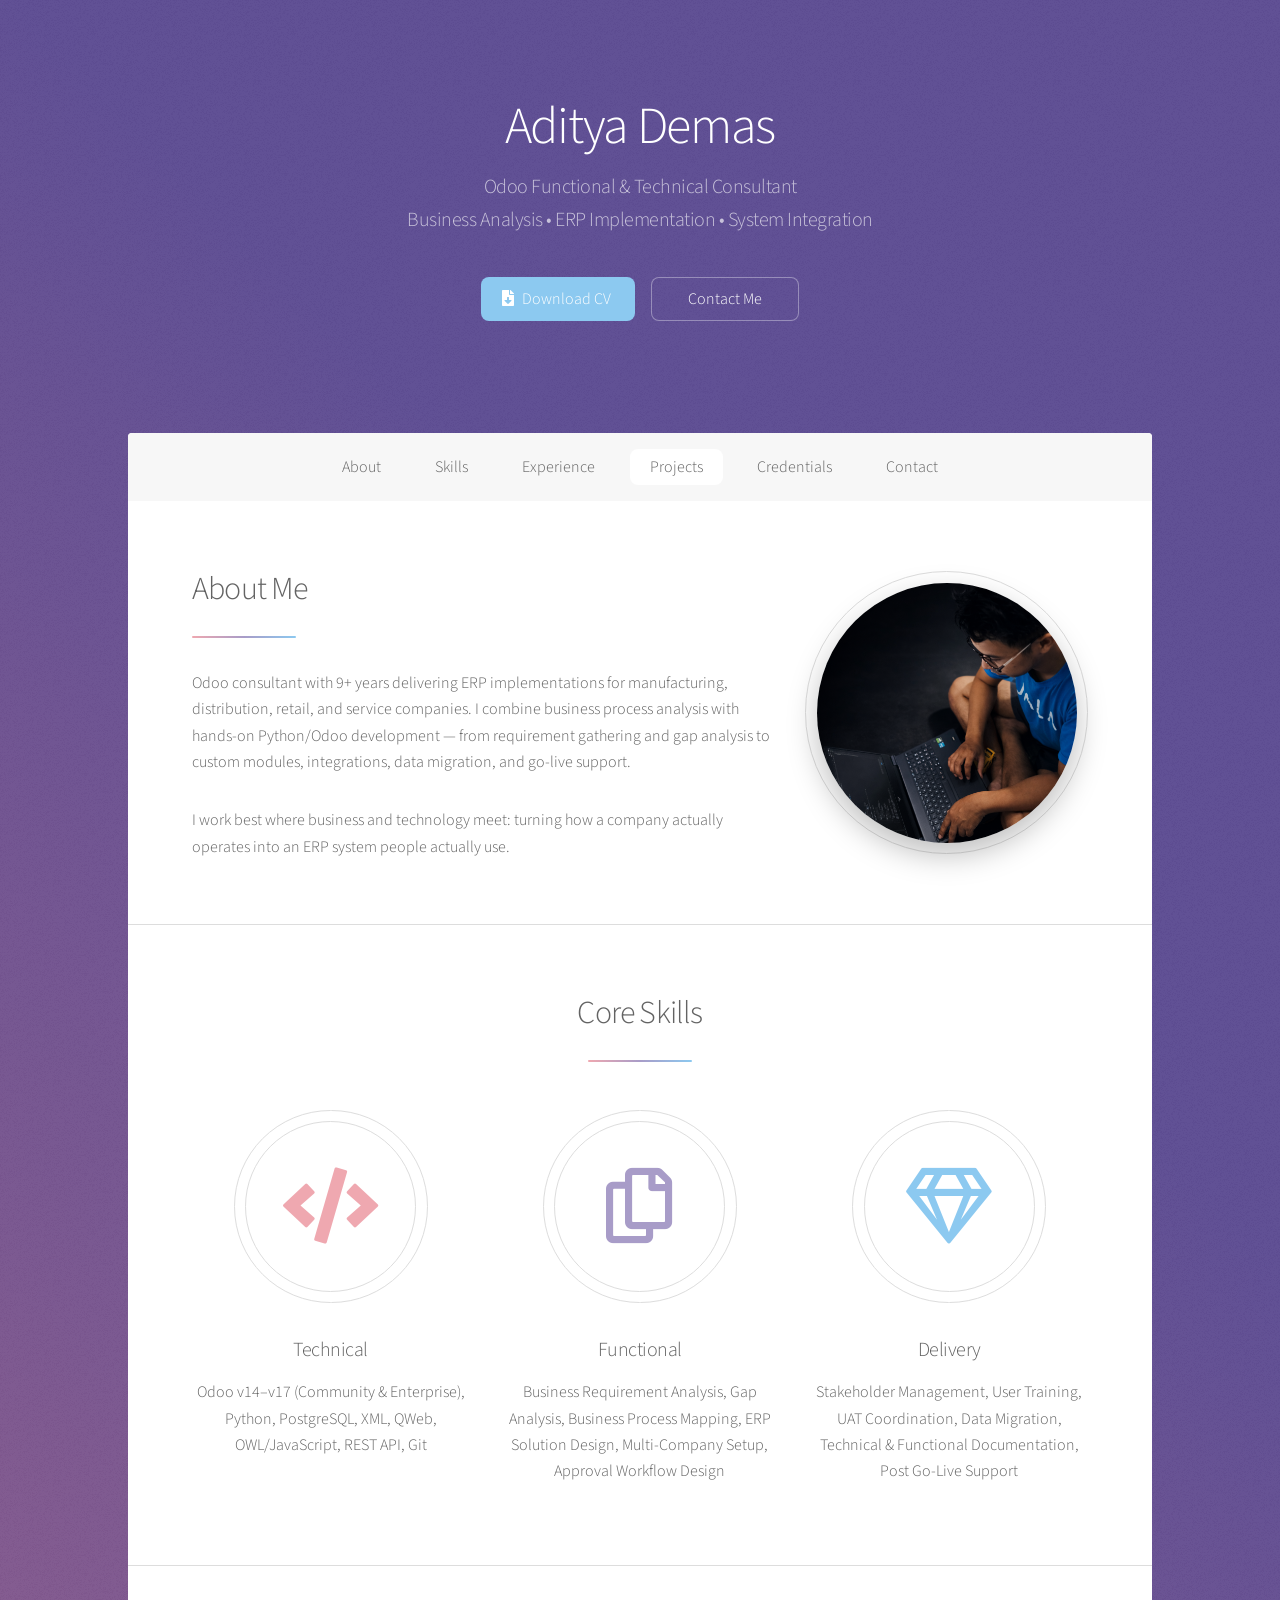
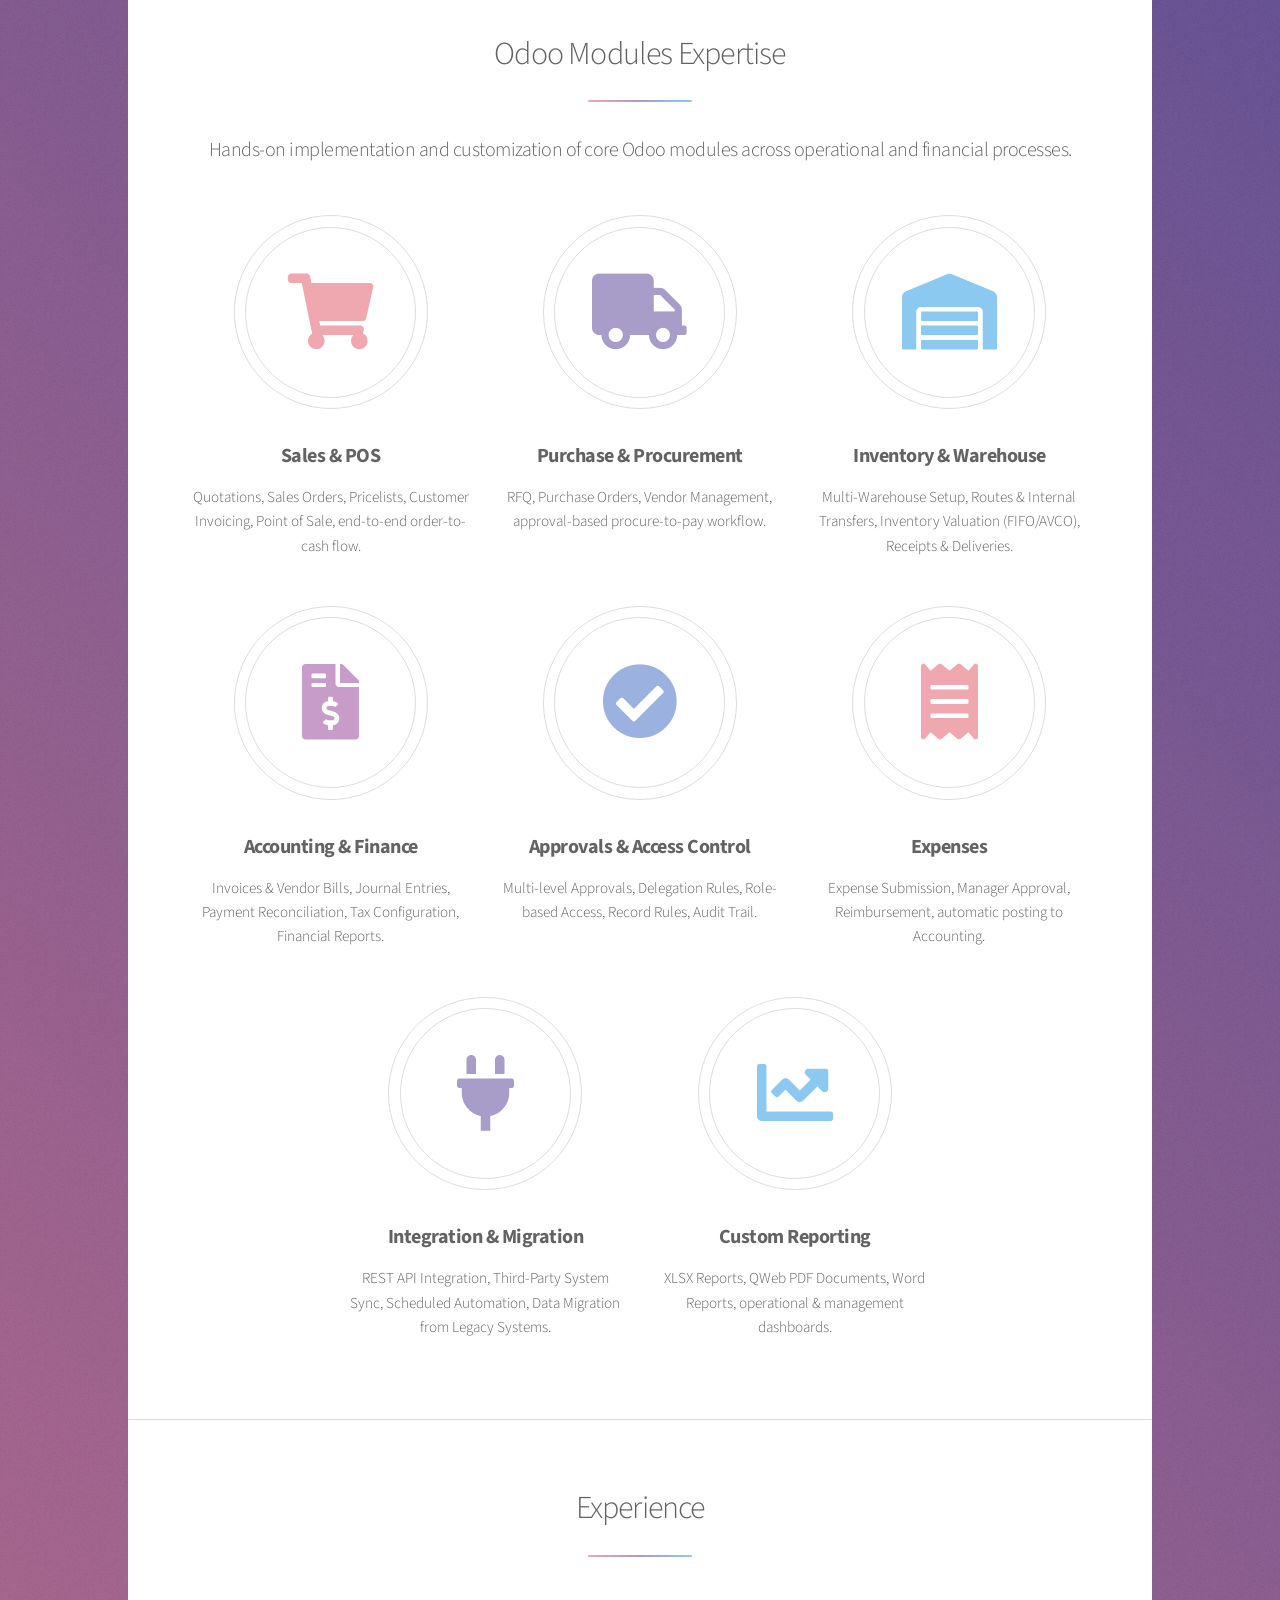
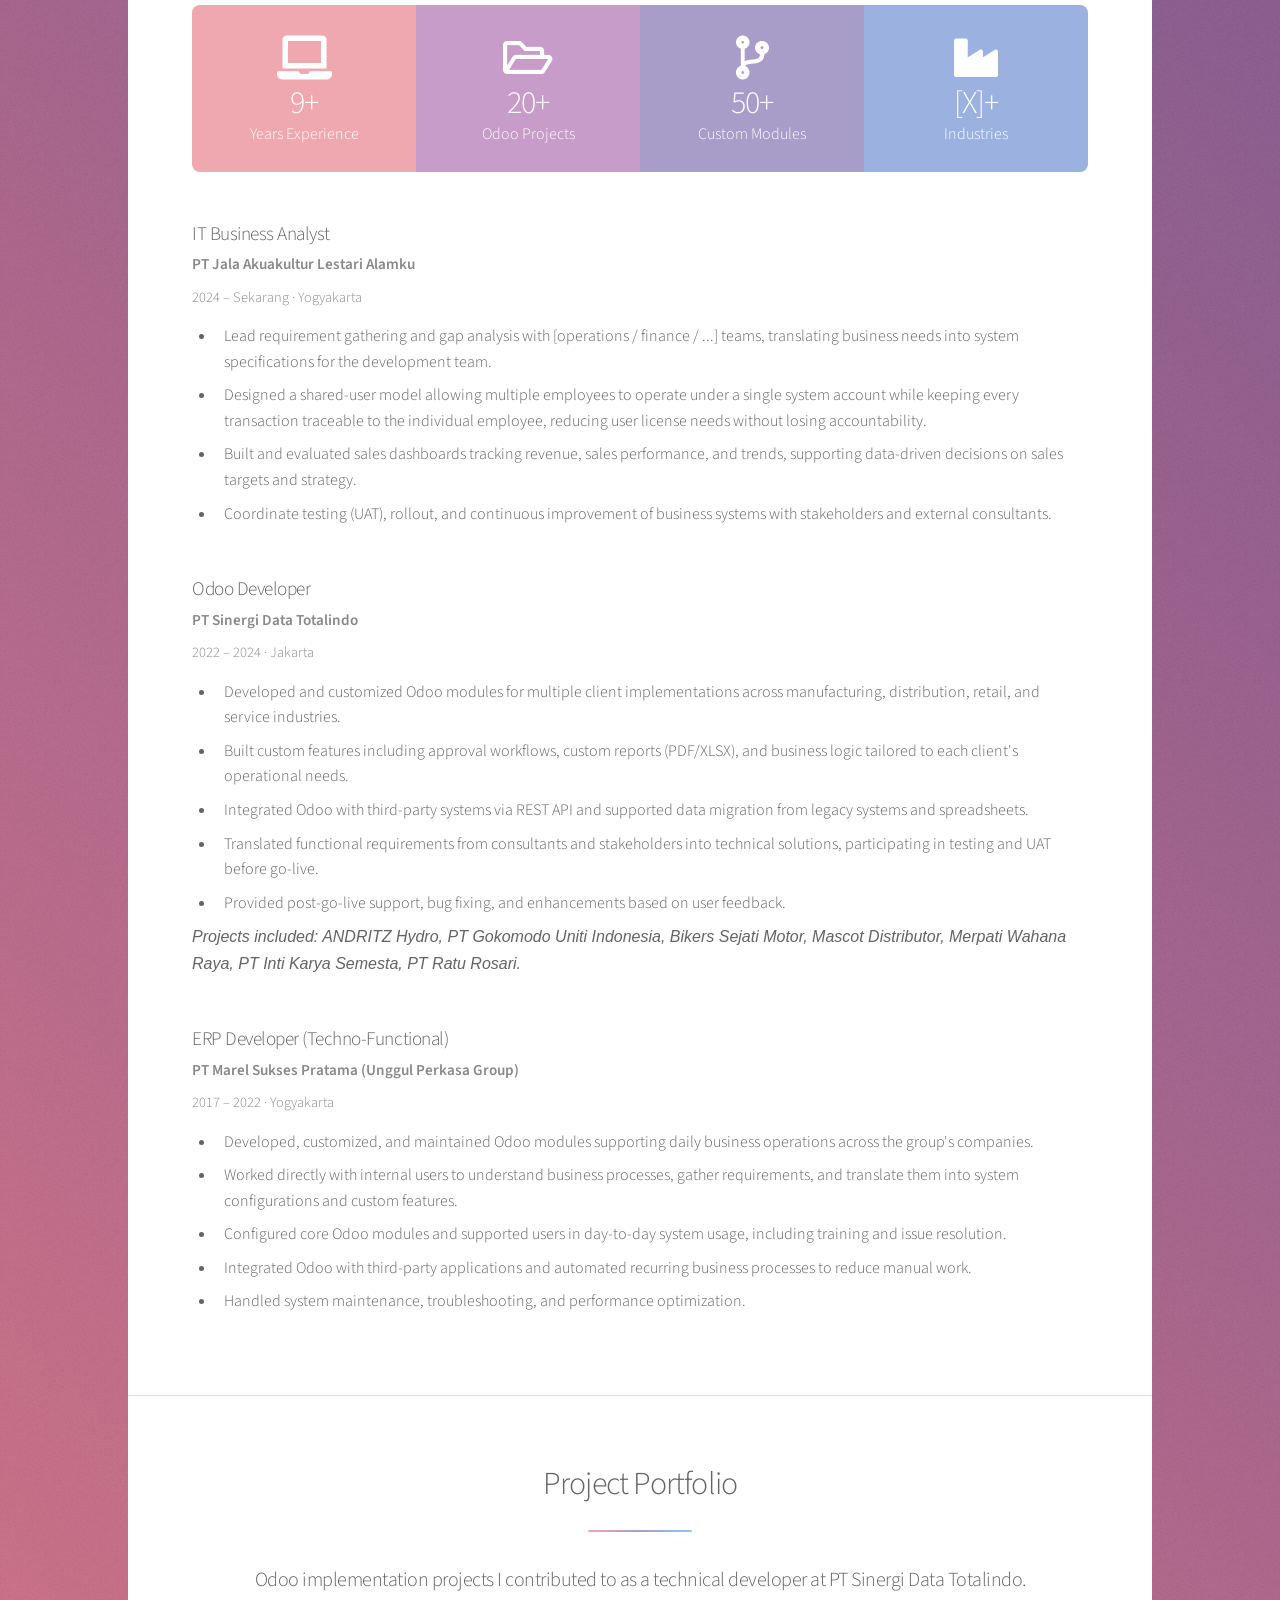
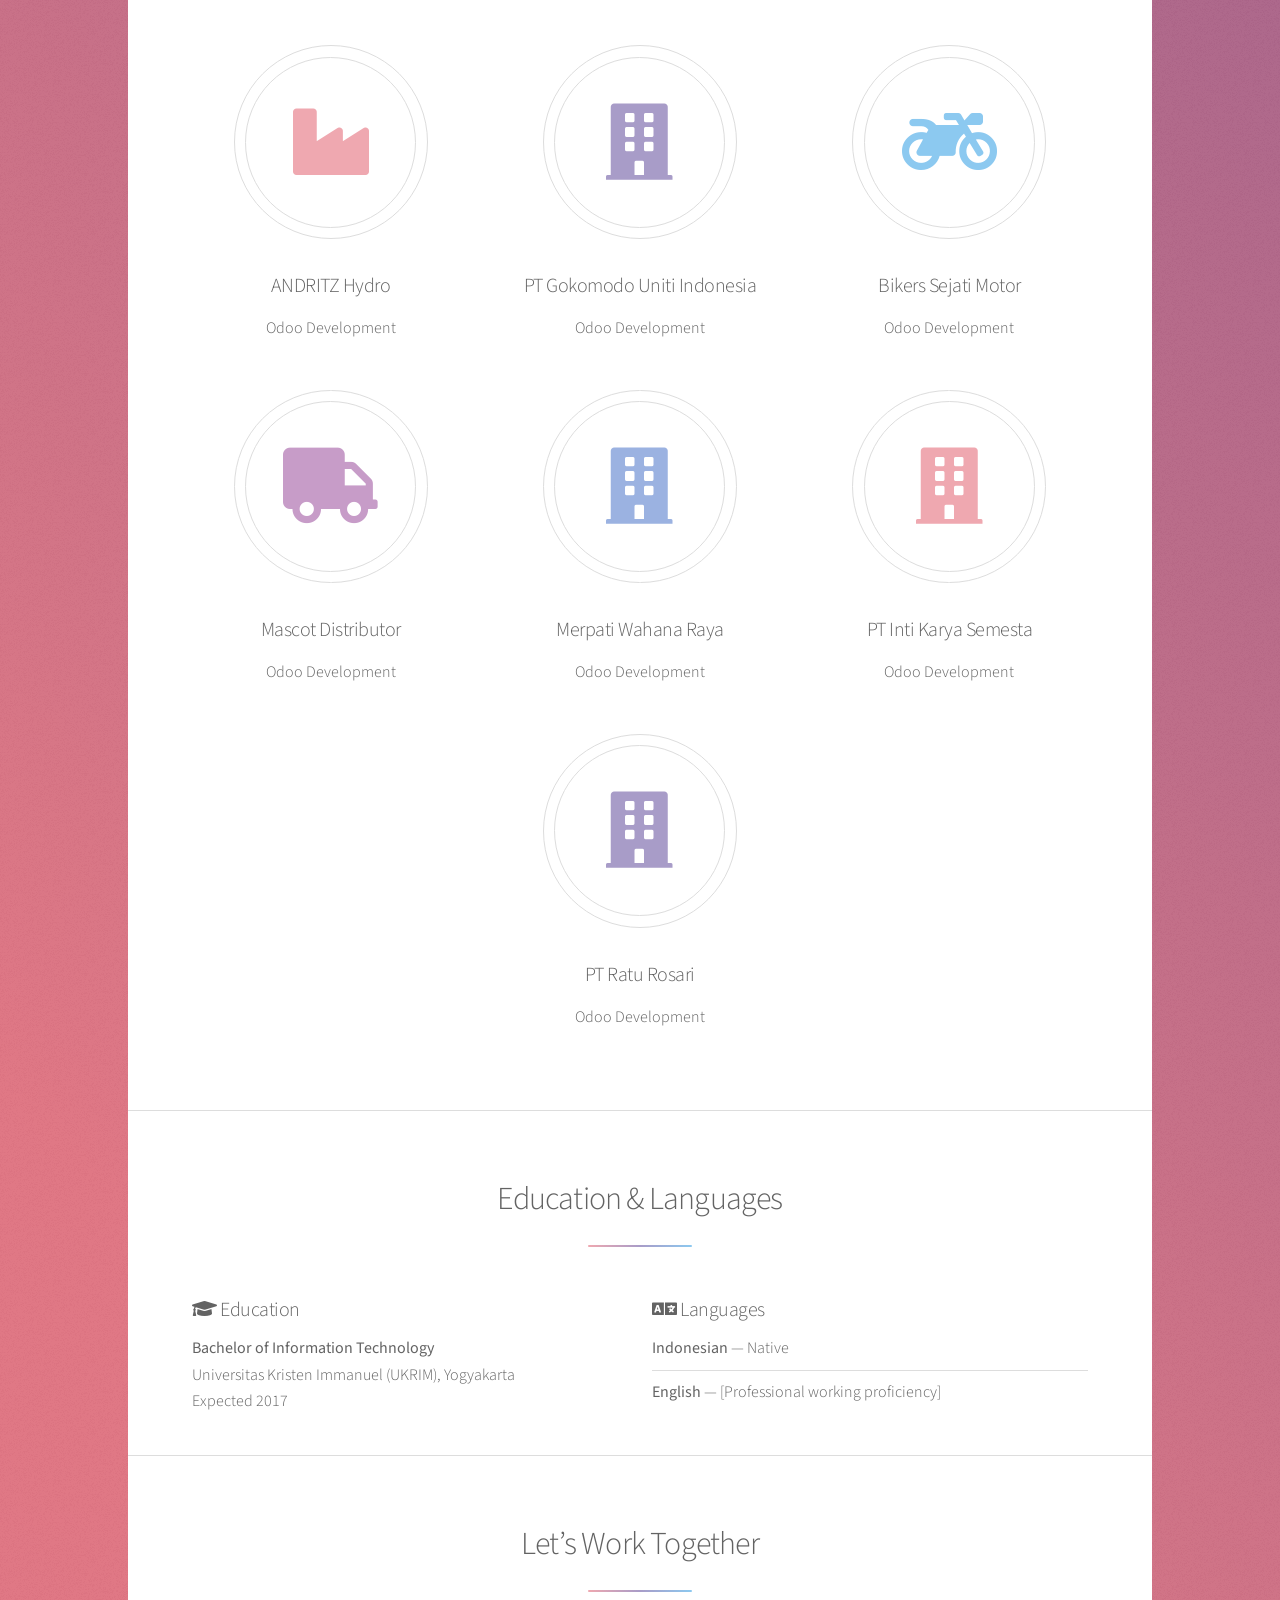
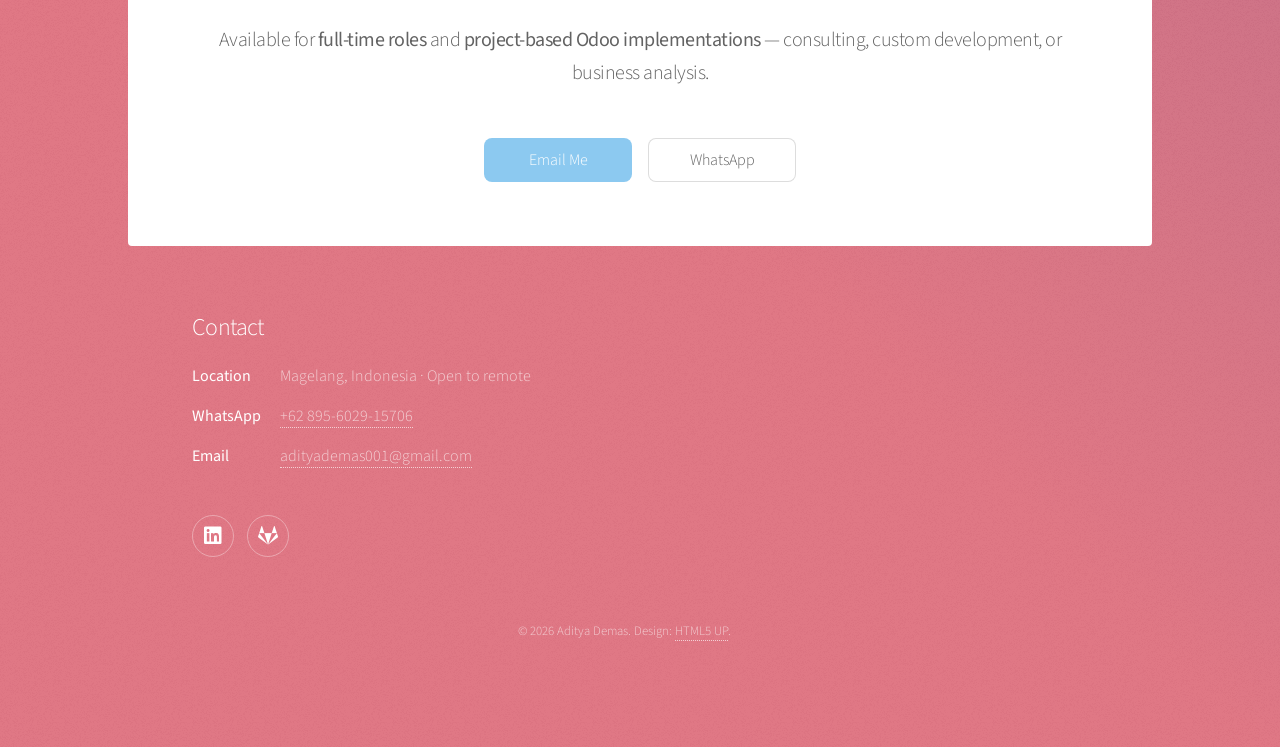
==== commit d6b85017: "up" ====
--- a/index.html
+++ b/index.html
@@ -120,7 +120,6 @@
 							download="CV-Aditya-Demas.pdf">Download CV</a></li>
 					<li><a href="#contact" class="button">Contact Me</a></li>
 				</ul>
-				<li><a href="#contact" class="button">Contact Me</a></li>
 			</ul>
 		</header>
 
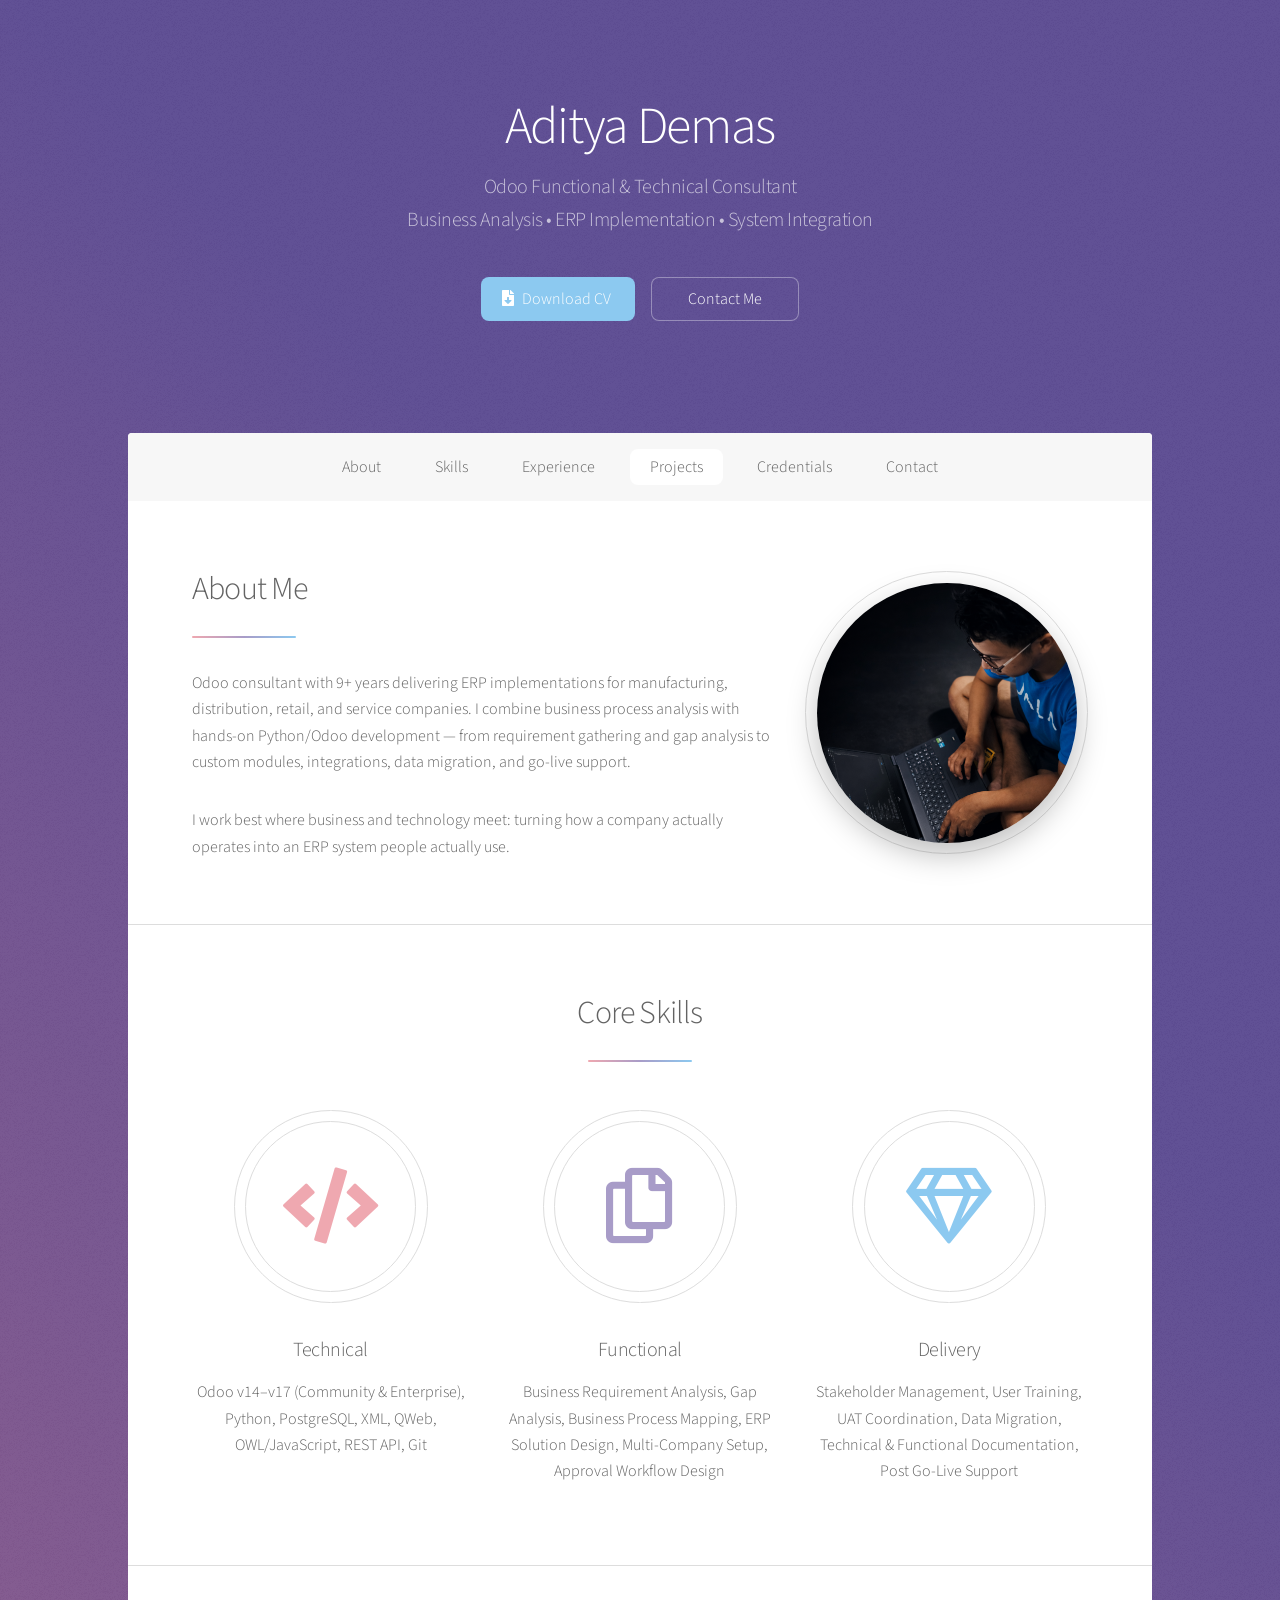
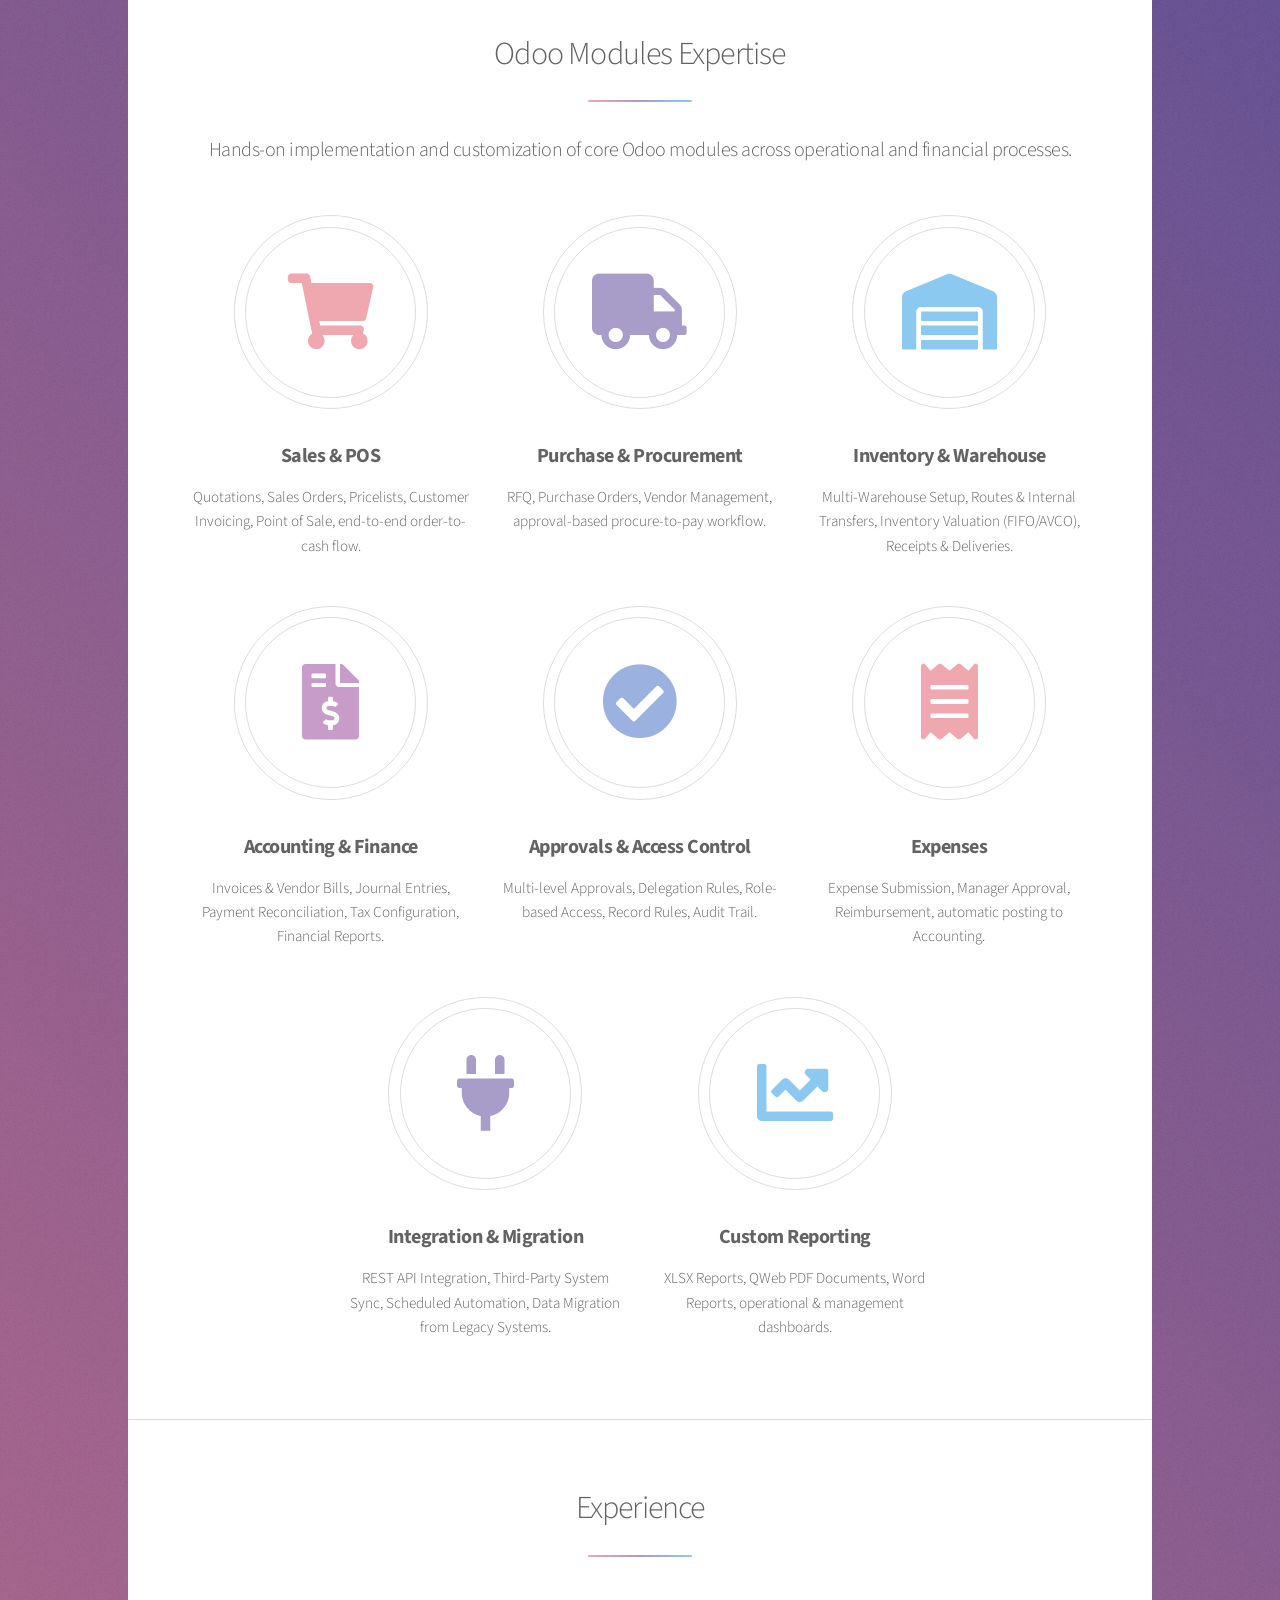
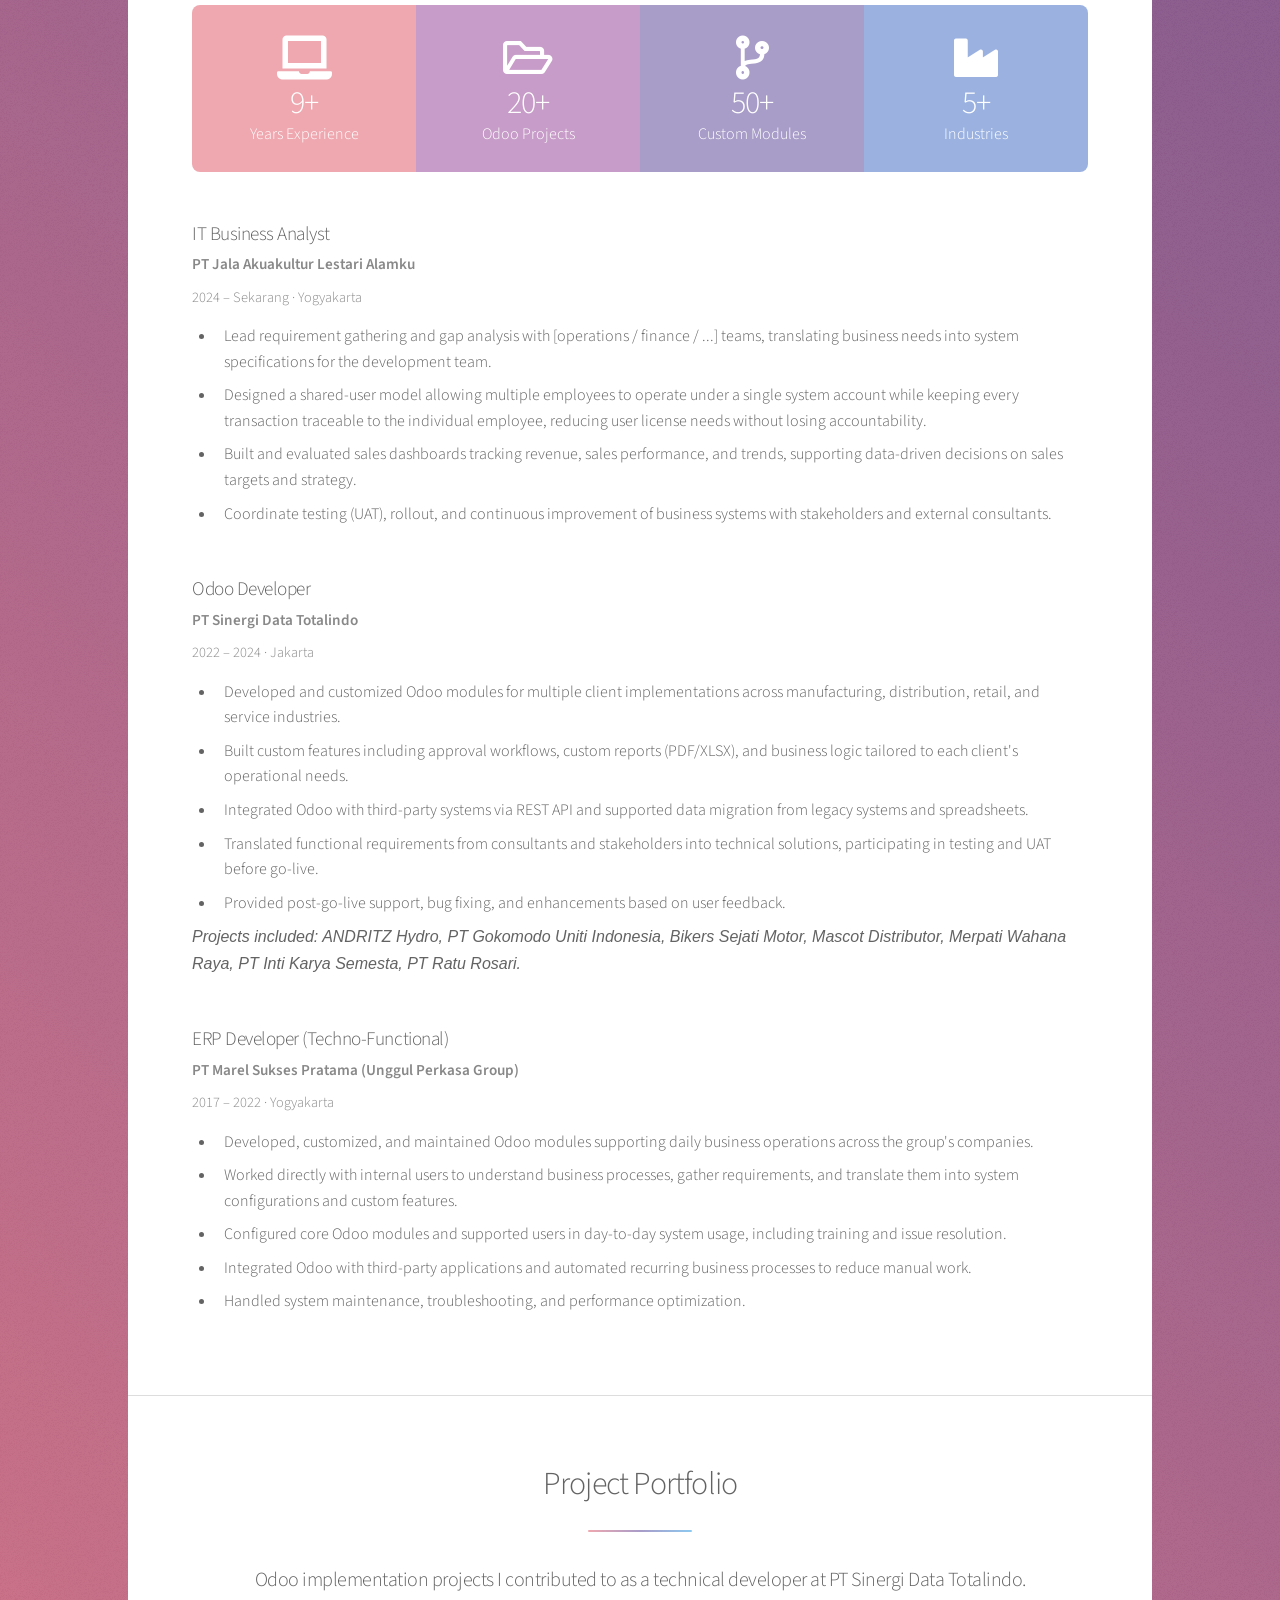
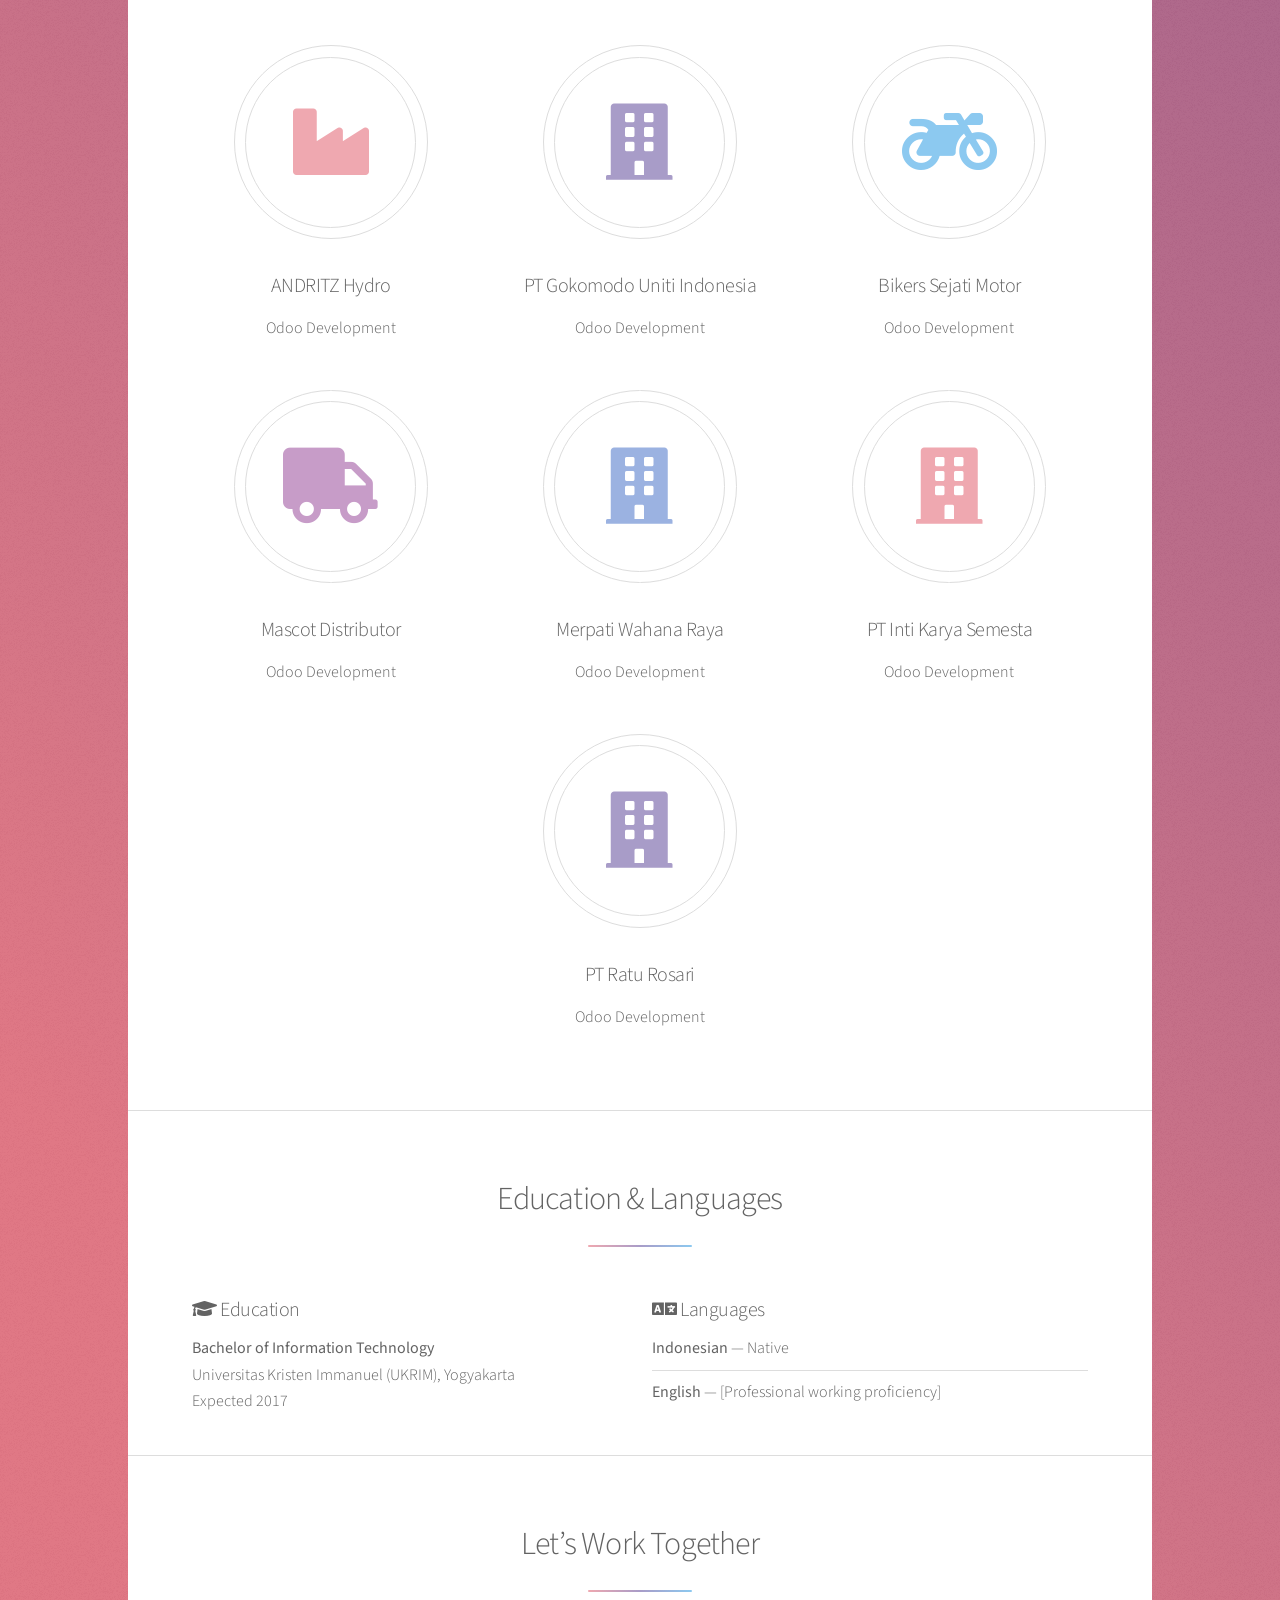
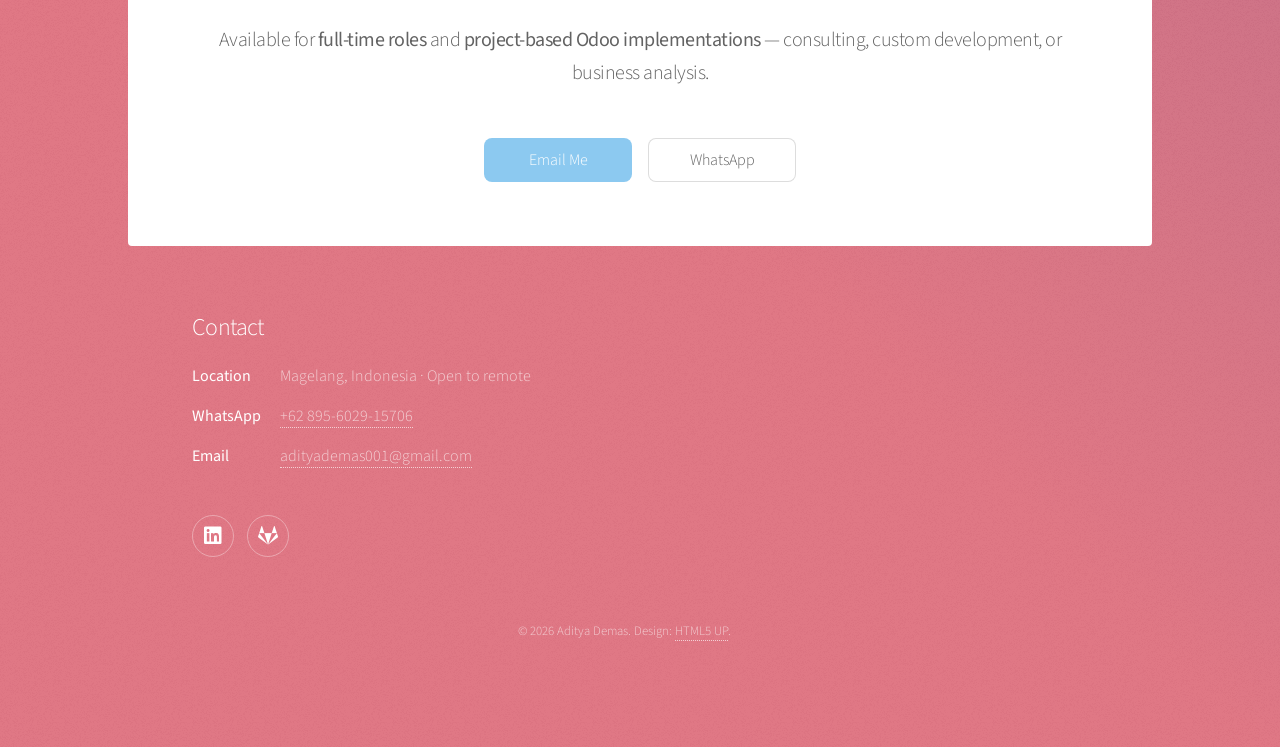
==== commit 66dce4cf: "up" ====
--- a/index.html
+++ b/index.html
@@ -297,7 +297,7 @@
 					<li class="style4">
 						<span class="icon solid fa-industry"></span>
 						<!-- TODO: isi jumlah industri yang benar -->
-						<strong>[X]+</strong> Industries
+						<strong>5+</strong> Industries
 					</li>
 				</ul>
 
